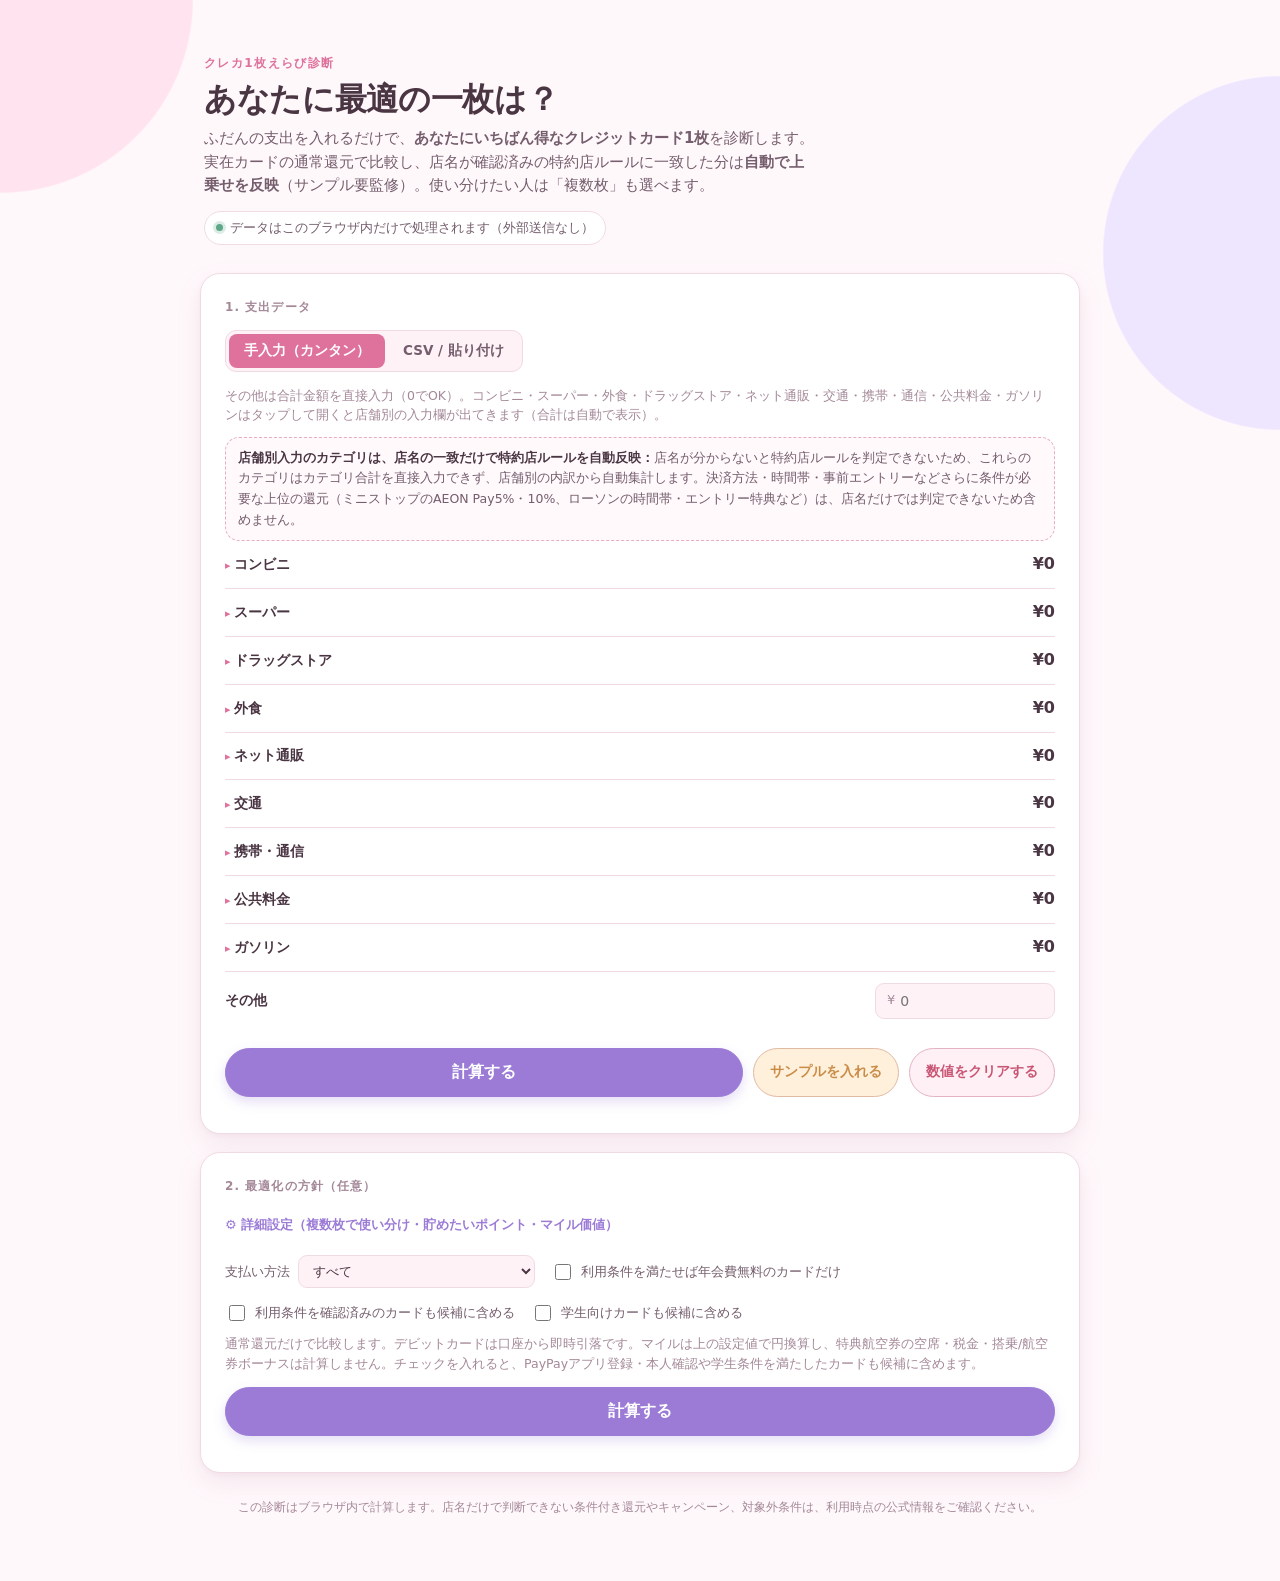
==== index.html @ 7da27962 "hold result ads pending URL registration" ====
<!DOCTYPE html>
<html lang="ja">
<head>
<meta charset="utf-8">
<meta name="viewport" content="width=device-width, initial-scale=1">
<meta name="color-scheme" content="light">
<title>あなたに最適の一枚は？ ｜ クレカ還元診断</title>
</head>
<body>
<style>
  :root {
    --ground:#fff8fb; --surface:#fff; --surface-2:#fff2f7; --ink:#4a3542; --muted:#745d6c; --faint:#a48898;
    --on-brand:#fff; --line:#f0dbe5; --brand:#df729c; --brand-strong:#c85b88; --brand-soft:#ffe3ee; --action:#9b7bd6; --action-strong:#805fbd; --action-soft:#f0e9ff; --danger:#c95575; --danger-soft:#fff0f5; --pos:#5ca889;
    --gold:#c98d48; --gold-soft:#fff0dc; --bar-track:#f8e8ee;
    --shadow:0 2px 4px rgba(157,85,117,.05),0 10px 26px rgba(157,85,117,.10);
    --radius:20px;
    --font:system-ui,-apple-system,"Segoe UI","Hiragino Sans","Yu Gothic UI","Noto Sans JP","Meiryo",sans-serif;
  }
  *{box-sizing:border-box;} body{margin:0;}
  .wrap{font-family:var(--font);background:radial-gradient(circle at 0 0,#ffe3ef 0 12rem,transparent 12.1rem),radial-gradient(circle at 100% 16%,#eee5ff 0 11rem,transparent 11.1rem),var(--ground);color:var(--ink);min-height:100vh;line-height:1.55;-webkit-font-smoothing:antialiased;padding:clamp(16px,4vw,48px) clamp(14px,4vw,32px) 64px;}
  .shell{max-width:880px;margin:0 auto;}
  .tnum{font-variant-numeric:tabular-nums;}

  header.top{margin:6px 4px 28px;}
  .eyebrow{font-size:12px;letter-spacing:.12em;text-transform:uppercase;color:var(--brand);font-weight:700;margin:0 0 8px;}
  h1{font-size:clamp(23px,4.4vw,32px);line-height:1.15;margin:0 0 10px;text-wrap:balance;letter-spacing:-.01em;}
  .lede{color:var(--muted);font-size:15px;max-width:64ch;margin:0;}
  .privacy{display:inline-flex;align-items:center;gap:7px;margin-top:14px;font-size:12.5px;color:var(--muted);background:var(--surface);border:1px solid var(--line);padding:6px 11px;border-radius:999px;}
  .privacy .dot{width:7px;height:7px;border-radius:50%;background:var(--pos);box-shadow:0 0 0 3px color-mix(in srgb,var(--pos) 22%,transparent);}

  .card{background:var(--surface);border:1px solid var(--line);border-radius:var(--radius);box-shadow:var(--shadow);padding:clamp(16px,3vw,24px);margin-bottom:18px;}
  .card h2{font-size:12px;letter-spacing:.09em;text-transform:uppercase;color:var(--faint);margin:0 0 14px;font-weight:700;}

  .controls{display:flex;flex-wrap:wrap;gap:10px;align-items:center;margin-bottom:12px;}
  button,.filebtn{font-family:inherit;font-size:14px;font-weight:600;cursor:pointer;border-radius:999px;padding:10px 16px;border:1px solid var(--line);background:var(--surface-2);color:var(--ink);transition:transform .08s ease,background .15s,border-color .15s;}
  button:hover,.filebtn:hover{border-color:color-mix(in srgb,var(--brand) 45%,var(--line));}
  button:active{transform:scale(.98);}
  button.primary{background:var(--brand);border-color:var(--brand);color:var(--on-brand);}
  button.primary:hover{background:var(--brand-strong);}
  .manual-actions{margin-top:18px;gap:10px;align-items:stretch;}
  .manual-actions button{min-height:48px;}
  .manual-actions .calculate-action{flex:1 1 190px;background:var(--action);border-color:var(--action);color:var(--on-brand);font-size:16px;font-weight:750;padding:13px 22px;box-shadow:0 5px 12px color-mix(in srgb,var(--action) 25%,transparent);}
  .manual-actions .calculate-action:hover{background:var(--action-strong);border-color:var(--action-strong);}
  .manual-actions .sample-action{background:var(--gold-soft);border-color:color-mix(in srgb,var(--gold) 42%,var(--line));color:var(--gold);}
  .manual-actions .clear-action{background:var(--danger-soft);border-color:color-mix(in srgb,var(--danger) 30%,var(--line));color:var(--danger);}
  .manual-actions .clear-action:hover{border-color:var(--danger);}
  button:focus-visible,textarea:focus-visible,.filebtn:focus-visible,.tab:focus-visible,select:focus-visible{outline:2px solid var(--brand);outline-offset:2px;}
  .filebtn input{display:none;}
  .hint{font-size:12.5px;color:var(--faint);margin:2px 0 0;}
  textarea{width:100%;min-height:104px;resize:vertical;font-family:ui-monospace,"SFMono-Regular",Menlo,Consolas,monospace;font-size:12.5px;line-height:1.6;color:var(--ink);background:var(--surface-2);border:1px solid var(--line);border-radius:10px;padding:12px 13px;margin-top:4px;}
  .csvmap{margin-top:10px;border:1px solid var(--line);border-radius:10px;padding:8px 11px;background:color-mix(in srgb,var(--surface-2) 58%,transparent);}
  .csvmap summary{cursor:pointer;font-size:12.5px;font-weight:650;color:var(--muted);}
  .csvmapgrid{display:grid;grid-template-columns:repeat(3,minmax(0,1fr));gap:9px;margin-top:10px;}
  .csvmap label{display:grid;gap:4px;font-size:11.5px;color:var(--faint);}
  .csvmap select{width:100%;min-width:0;}
  @media (max-width:560px){.csvmapgrid{grid-template-columns:1fr;}}

  .modewrap{display:flex;flex-wrap:wrap;gap:14px 16px;align-items:center;}
  .tabs{display:inline-flex;background:var(--surface-2);border:1px solid var(--line);border-radius:11px;padding:3px;gap:3px;}
  .tab{font-size:13.5px;font-weight:600;border:0;background:transparent;color:var(--muted);padding:8px 15px;border-radius:8px;cursor:pointer;}
  .tab[aria-selected="true"]{background:var(--brand);color:var(--on-brand);}
  .opt{display:flex;align-items:center;gap:8px;font-size:13px;color:var(--muted);}
  select{font-family:inherit;font-size:13px;padding:7px 10px;border-radius:9px;border:1px solid var(--line);background:var(--surface-2);color:var(--ink);}
  .chk{display:inline-flex;align-items:center;gap:7px;font-size:13px;color:var(--muted);cursor:pointer;}
  .chk input{width:16px;height:16px;accent-color:var(--brand);}
  #maxKwrap.hide{display:none;}
  .advanced{flex-basis:100%;margin:2px 0;}
  .advanced summary{cursor:pointer;font-size:13px;font-weight:650;color:var(--action);padding:4px 0;list-style:none;}
  .advanced summary::-webkit-details-marker{display:none;}
  .advanced summary::before{content:"⚙ ";}
  .advbody{display:flex;flex-wrap:wrap;gap:14px 16px;align-items:center;margin-top:10px;padding-left:6px;}

  .results{display:none;} .results.show{display:block;animation:rise .35s ease both;}
  @keyframes rise{from{opacity:0;transform:translateY(8px);}to{opacity:1;transform:none;}}
  @media (prefers-reduced-motion:reduce){.results.show,.wrap *{animation:none!important;}}

  .hero{background:linear-gradient(135deg,var(--brand-soft),color-mix(in srgb,var(--surface) 72%,var(--brand-soft)));border:1px solid color-mix(in srgb,var(--brand) 28%,var(--line));}
  .hero .lbl{font-size:12.5px;color:var(--muted);margin:0 0 4px;}
  .hero .headline{font-size:clamp(19px,3.2vw,23px);font-weight:750;margin:0 0 4px;letter-spacing:-.01em;}
  .cardlist{list-style:none;margin:6px 0 6px;padding:0;display:flex;flex-wrap:wrap;gap:7px;}
  .cardlist li{font-size:12.5px;font-weight:600;background:var(--surface);border:1px solid color-mix(in srgb,var(--brand) 25%,var(--line));color:var(--ink);padding:4px 10px;border-radius:999px;display:inline-flex;align-items:center;gap:6px;}
  .cardlist li .rw{font-weight:600;font-size:11px;color:var(--brand);background:var(--brand-soft);padding:1px 7px;border-radius:999px;}
  .cardlist li .fee{color:var(--faint);font-weight:500;}
  .rewardnote{font-size:12px;color:var(--muted);margin:0 0 14px;}
  .heroGrid{display:grid;grid-template-columns:repeat(auto-fit,minmax(140px,1fr));gap:14px;margin-top:6px;}
  .stat .k{font-size:12px;color:var(--muted);margin:0 0 4px;} .stat .v{font-size:clamp(22px,3.6vw,29px);font-weight:750;letter-spacing:-.02em;margin:0;line-height:1.05;} .stat .v.pos{color:var(--pos);} .stat .sub{font-size:12px;color:var(--faint);margin:3px 0 0;}

  .donutRow{display:grid;grid-template-columns:170px 1fr;gap:22px;align-items:center;}
  @media (max-width:560px){.donutRow{grid-template-columns:1fr;justify-items:center;}}
  .donut{position:relative;width:170px;height:170px;}
  .donut svg{transform:rotate(-90deg);}
  .donut .ctr{position:absolute;inset:0;display:flex;flex-direction:column;align-items:center;justify-content:center;text-align:center;}
  .donut .ctr .ct-k{font-size:10.5px;color:var(--faint);letter-spacing:.04em;}
  .donut .ctr .ct-v{font-size:19px;font-weight:750;letter-spacing:-.01em;}
  .legend{display:flex;flex-direction:column;gap:7px;width:100%;font-size:13px;}
  .legend .lg{display:grid;grid-template-columns:12px 1fr auto auto;gap:9px;align-items:center;}
  .legend .sw{width:12px;height:12px;border-radius:3px;}
  .legend .lg .pc{color:var(--muted);min-width:38px;text-align:right;}
  .legend .lg .amt{font-weight:600;min-width:66px;text-align:right;}

  table.brk{width:100%;border-collapse:collapse;font-size:13px;}
  table.brk th,table.brk td{text-align:left;padding:8px 8px;border-top:1px solid var(--line);}
  table.brk th{font-size:11px;text-transform:uppercase;letter-spacing:.05em;color:var(--faint);font-weight:700;}
  table.brk td.num,table.brk th.num{text-align:right;}
  table.brk tr td:first-child{font-weight:600;}
  .gain{color:var(--pos);font-weight:700;} .gain.neg{color:var(--gold);}
  .assign{font-size:12px;color:var(--brand);font-weight:600;} .assign small{display:block;color:var(--faint);font-weight:500;font-size:10.5px;}
  .assign.mix{color:var(--gold);}
  .assign a,.assign small a{color:inherit;text-decoration:underline;text-decoration-color:color-mix(in srgb,currentColor 45%,transparent);}
  .assign a:hover,.assign small a:hover{text-decoration-color:currentColor;}

  .storetag{font-size:11px;font-weight:700;color:var(--brand);background:var(--brand-soft);padding:2px 8px;border-radius:999px;}
  .cardnote{font-size:12px;color:var(--faint);margin:12px 0 0;}

  .barrow{display:grid;grid-template-columns:minmax(150px,1.3fr) 1fr auto;gap:12px;align-items:center;padding:9px 0;border-top:1px solid var(--line);}
  .barrow:first-of-type{border-top:0;}
  .barrow .nm{font-size:13.5px;font-weight:600;} .barrow .nm small{display:block;font-weight:500;color:var(--faint);font-size:11.5px;}
  .barrow .nm>a{color:inherit;text-decoration:underline;text-decoration-color:color-mix(in srgb,currentColor 40%,transparent);}
  .barrow .nm>a:hover{text-decoration-color:currentColor;}
  .barrow .nm .rw{font-size:10.5px;color:var(--brand);font-weight:600;}
  .track{height:12px;background:var(--bar-track);border-radius:6px;overflow:hidden;} .fill{height:100%;border-radius:6px;background:var(--brand);}
  .barrow.best .fill{background:var(--gold);}
  .barrow .amt{font-size:13.5px;font-weight:700;text-align:right;min-width:84px;}
  .pill{display:inline-block;font-size:10.5px;font-weight:700;letter-spacing:.04em;padding:2px 7px;border-radius:999px;background:var(--gold-soft);color:var(--gold);margin-left:6px;vertical-align:middle;}

  details.ruleset{margin-top:4px;} details.ruleset summary{cursor:pointer;font-size:13px;font-weight:600;color:var(--muted);padding:4px 0;} details.ruleset summary:hover{color:var(--ink);}
  .rs-note{font-size:12px;color:var(--faint);margin:8px 0 12px;} .rsgrid{overflow-x:auto;}
  .rstable{border-collapse:collapse;font-size:12px;min-width:760px;width:100%;} .rstable th,.rstable td{border:1px solid var(--line);padding:5px 7px;text-align:center;}
  .rstable th:first-child,.rstable td:first-child,.rstable td.rwcol,.rstable td.mch{text-align:left;white-space:nowrap;} .rstable thead th{background:var(--surface-2);color:var(--muted);font-weight:600;}
  .rstable td.hl{font-weight:700;color:var(--brand);} .rstable td.rwcol{color:var(--brand);font-weight:600;} .rstable td.mch{color:var(--muted);font-size:11px;}

  .hide{display:none!important;}
  .mgrid{display:grid;grid-template-columns:repeat(auto-fit,minmax(150px,1fr));gap:10px 14px;}
  .mfield{display:flex;flex-direction:column;gap:4px;}
  .mfield label{font-size:12px;color:var(--muted);font-weight:600;}
  .mfield .inp{display:flex;align-items:center;gap:5px;border:1px solid var(--line);border-radius:9px;background:var(--surface-2);padding:0 11px;}
  .mfield .inp:focus-within{border-color:var(--brand);}
  .mfield .yen{color:var(--faint);font-size:13px;}
  .mfield input{border:0;background:transparent;color:var(--ink);font-family:inherit;font-size:14px;padding:9px 0;width:100%;outline:none;-moz-appearance:textfield;font-variant-numeric:tabular-nums;}
  .mfield input::-webkit-outer-spin-button,.mfield input::-webkit-inner-spin-button{-webkit-appearance:none;margin:0;}
  #manualGrid{display:flex;flex-direction:column;gap:0;}
  .mcat{padding:11px 0;border-top:1px solid var(--line);}
  .mcat:first-child{border-top:0;}
  .mcathead{display:grid;grid-template-columns:1fr minmax(120px,180px);gap:12px;align-items:center;}
  .mcathead .clbl{font-size:13.5px;font-weight:600;}
  .mcathead .inp{display:flex;align-items:center;gap:5px;border:1px solid var(--line);border-radius:9px;background:var(--surface-2);padding:0 11px;}
  .mcathead .inp:focus-within{border-color:var(--brand);}
  .mcathead .inp .yen{color:var(--faint);font-size:13px;}
  .mcathead .inp input{border:0;background:transparent;color:var(--ink);font-family:inherit;font-size:14px;padding:9px 0;width:100%;outline:none;-moz-appearance:textfield;font-variant-numeric:tabular-nums;}
  .mcathead .inp input::-webkit-outer-spin-button,.mcathead .inp input::-webkit-inner-spin-button{-webkit-appearance:none;margin:0;}
  .mcat-toggle summary{cursor:pointer;list-style:none;}
  .mcat-toggle summary::-webkit-details-marker{display:none;}
  .mcat-toggle summary .clbl::before{content:"▸ ";color:var(--brand);font-size:11px;}
  .mcat-toggle[open] summary .clbl::before{content:"▾ ";}
  .mcat-total{font-weight:700;color:var(--ink);text-align:right;}
  .msubgrid{display:grid;grid-template-columns:repeat(auto-fit,minmax(130px,1fr));gap:8px 12px;margin-top:9px;padding-left:6px;}
  .disclaimer{font-size:12px;color:var(--muted);line-height:1.7;} .disclaimer strong{color:var(--ink);} .disclaimer ul{margin:8px 0 0;padding-left:18px;} .disclaimer li{margin-bottom:5px;}
  .method-note{display:flex;gap:10px;align-items:flex-start;background:var(--gold-soft);color:var(--gold);border:1px solid color-mix(in srgb,var(--gold) 30%,var(--line));border-radius:14px;padding:12px 14px;font-size:12.5px;margin-bottom:18px;line-height:1.6;}
  .method-note .method-mark{display:grid;place-items:center;flex:0 0 22px;width:22px;height:22px;border-radius:50%;background:#fff;color:var(--gold);font-weight:800;font-size:13px;}
  .method-note strong{color:var(--ink);}
  .source-details{margin-top:15px;border-top:1px solid var(--line);padding-top:12px;}
  .source-details summary{cursor:pointer;color:var(--action);font-weight:650;list-style:none;}
  .source-details summary::-webkit-details-marker{display:none;}
  .source-details summary::before{content:"＋ ";}
  .source-details[open] summary::before{content:"− ";}
  .normal-rule{background:#fff9fc;border:1px dashed color-mix(in srgb,var(--brand) 45%,var(--line));border-radius:14px;color:var(--muted);font-size:12.5px;line-height:1.65;margin:12px 0 0;padding:10px 12px;}
  .normal-rule strong{color:var(--ink);}
  .source-links{font-size:12px;line-height:1.8;padding-left:18px;margin:8px 0 0;}
  .source-links a{color:var(--brand);}
  footer.foot{text-align:center;font-size:11.5px;color:var(--faint);margin-top:26px;}
  .modal{position:fixed;inset:0;background:rgba(74,53,66,.5);display:flex;align-items:center;justify-content:center;z-index:100;padding:20px;}
  .modal.hide{display:none;}
  .modalbox{background:var(--surface);border-radius:20px;padding:26px 22px 22px;max-width:360px;width:100%;text-align:center;box-shadow:0 24px 60px rgba(0,0,0,.32);position:relative;animation:rise .3s ease both;}
  .modalclose{position:absolute;top:8px;right:12px;background:transparent;border:0;font-size:24px;line-height:1;color:var(--faint);cursor:pointer;padding:4px 8px;}
  .modaltag{font-size:12px;color:var(--brand);font-weight:700;letter-spacing:.05em;margin:0 0 12px;}
  .cardface{height:132px;border-radius:14px;background:linear-gradient(135deg,var(--brand),var(--action));color:#fff;display:flex;flex-direction:column;justify-content:space-between;align-items:flex-start;padding:14px 16px;margin:0 auto 14px;box-shadow:0 8px 20px rgba(0,0,0,.2);text-align:left;}
  .cardface .cf-chip{width:34px;height:24px;border-radius:5px;background:rgba(255,255,255,.75);}
  .cardface .cf-name{font-size:14.5px;font-weight:750;line-height:1.3;}
  .modalname{font-size:19px;font-weight:750;margin:0 0 4px;}
  .modalsub{font-size:13.5px;color:var(--muted);margin:0 0 16px;}
  .modalapply{display:block;background:var(--action);color:#fff;text-decoration:none;font-weight:750;padding:14px;border-radius:12px;font-size:15px;box-shadow:0 6px 14px color-mix(in srgb,var(--action) 28%,transparent);}
  .affiliate-offer{margin:18px 0 0;padding:14px;background:var(--surface-2);border:1px solid var(--line);border-radius:14px;text-align:center;}
  .affiliate-offer.hide{display:none;}
  .affiliate-offer .affiliate-label{margin:0 0 9px;color:var(--faint);font-size:11px;font-weight:750;letter-spacing:.06em;}
  .affiliate-offer img{max-width:100%;height:auto;}
  .modalapply:hover{background:var(--action-strong);}
  .modalcsv{display:block;width:100%;margin-top:10px;background:var(--surface-2);border:1px solid var(--line);color:var(--muted);font-weight:650;padding:11px;border-radius:12px;cursor:pointer;font-size:13.5px;}
  .modalcsv:hover{border-color:color-mix(in srgb,var(--action) 40%,var(--line));}
  .modalnote{font-size:10.5px;color:var(--faint);margin:12px 0 0;line-height:1.55;}
</style>

<div class="wrap"><div class="shell">

  <header class="top">
    <p class="eyebrow">クレカ1枚えらび診断</p>
    <h1>あなたに最適の一枚は？</h1>
    <p class="lede">ふだんの支出を入れるだけで、<strong>あなたにいちばん得なクレジットカード1枚</strong>を診断します。実在カードの通常還元で比較し、店名が確認済みの特約店ルールに一致した分は<strong>自動で上乗せを反映</strong>（サンプル要監修）。使い分けたい人は「複数枚」も選べます。</p>
    <span class="privacy"><span class="dot"></span>データはこのブラウザ内だけで処理されます（外部送信なし）</span>
  </header>

  <section class="card">
    <h2>1. 支出データ</h2>
    <div class="tabs" role="tablist" aria-label="入力方法" style="margin-bottom:14px">
      <button class="tab" id="inTabManual" role="tab" aria-selected="true">手入力（カンタン）</button>
      <button class="tab" id="inTabCsv" role="tab" aria-selected="false">CSV / 貼り付け</button>
    </div>
    <div id="csvPanel" class="hide">
      <div class="controls">
        <button class="primary" id="sampleBtn">サンプルで試す</button>
        <label class="filebtn">CSVを選ぶ<input type="file" id="fileInput" accept=".csv,text/csv"></label>
        <button id="calcBtn">計算する</button>
        <button id="clearBtn">クリア</button>
      </div>
      <textarea id="csvInput" placeholder="内容,金額&#10;セブンイレブン,620&#10;Amazon.co.jp,8900&#10;JR東日本,8200"></textarea>
      <p class="hint">「内容/利用先/店名」と「金額/利用金額」を含むCSVに対応（UTF-8・Shift-JIS）。店名から確認済みの特約店ルールに一致した分は自動で上乗せを反映します。決済方法・時間帯・事前エントリーなどさらに条件が必要な上位の還元は、店名だけでは判定できないため含めません。</p>
      <details class="csvmap">
        <summary>列を指定する（自動認識できないCSV向け）</summary>
        <div class="csvmapgrid">
          <label>店名・内容の列<select id="csvNameColumn"><option value="">自動認識</option></select></label>
          <label>金額の列<select id="csvAmountColumn"><option value="">自動認識</option></select></label>
          <label>カテゴリの列（任意）<select id="csvCategoryColumn"><option value="">自動認識</option></select></label>
        </div>
      </details>
    </div>
    <div id="manualPanel">
      <p class="hint" style="margin:0 0 12px">その他は合計金額を直接入力（0でOK）。コンビニ・スーパー・外食・ドラッグストア・ネット通販・交通・携帯・通信・公共料金・ガソリンはタップして開くと店舗別の入力欄が出てきます（合計は自動で表示）。</p>
      <p class="normal-rule"><strong>店舗別入力のカテゴリは、店名の一致だけで特約店ルールを自動反映：</strong>店名が分からないと特約店ルールを判定できないため、これらのカテゴリはカテゴリ合計を直接入力できず、店舗別の内訳から自動集計します。決済方法・時間帯・事前エントリーなどさらに条件が必要な上位の還元（ミニストップのAEON Pay5%・10%、ローソンの時間帯・エントリー特典など）は、店名だけでは判定できないため含めません。</p>
      <div class="mgrid" id="manualGrid"></div>
      <div class="controls manual-actions">
        <button class="calculate-action" id="manualCalc">計算する</button>
        <button class="sample-action" id="manualSample">サンプルを入れる</button>
        <button class="clear-action" id="manualClear">数値をクリアする</button>
      </div>
    </div>
  </section>

  <section class="card">
    <h2>2. 最適化の方針（任意）</h2>
    <div class="modewrap">
      <details class="advanced"><summary>詳細設定（複数枚で使い分け・貯めたいポイント・マイル価値）</summary><div class="advbody">
      <div class="tabs" role="tablist" aria-label="最適化モード">
        <button class="tab" id="tabSingle" role="tab" aria-selected="true">1枚に絞る</button>
        <button class="tab" id="tabMulti" role="tab" aria-selected="false">複数枚で使い分け</button>
      </div>
      <span class="opt" id="maxKwrap">保有上限
        <select id="maxK"><option value="2">2枚</option><option value="3" selected>3枚</option><option value="99">制限なし</option></select>
      </span>
      <span class="opt">貯めたいポイント・マイル
        <select id="prefReward"><option value="">こだわらない（金額最大）</option></select>
      </span>
      <span class="opt">1マイルの価値
        <select id="mileValue" aria-label="マイルの円換算価値"><option value="1">¥1.0</option><option value="1.5" selected>¥1.5</option><option value="2">¥2.0</option><option value="3">¥3.0</option></select>
      </span>
      <span class="opt">参考：レギュラー1Lの価格
        <select id="fuelPrice" aria-label="ガソリン円/L引きの概算に使う参考価格"><option value="150">¥150</option><option value="160">¥160</option><option value="169" selected>¥169（全国平均）</option><option value="180">¥180</option><option value="190">¥190</option></select>
      </span>
      </div></details>
      <span class="opt">支払い方法
        <select id="paymentType"><option value="all">すべて</option><option value="credit">クレジットカードのみ</option><option value="debit">デビットカードのみ（即時引落）</option></select>
      </span>
      <label class="chk"><input type="checkbox" id="freeChk">利用条件を満たせば年会費無料のカードだけ</label>
      <label class="chk"><input type="checkbox" id="condChk">利用条件を確認済みのカードも候補に含める</label>
      <label class="chk"><input type="checkbox" id="studentChk">学生向けカードも候補に含める</label>
    </div>
    <p class="hint" style="margin-top:10px">通常還元だけで比較します。デビットカードは口座から即時引落です。マイルは上の設定値で円換算し、特典航空券の空席・税金・搭乗/航空券ボーナスは計算しません。チェックを入れると、PayPayアプリ登録・本人確認や学生条件を満たしたカードも候補に含めます。</p>
    <div class="controls manual-actions" style="margin-top:14px"><button class="calculate-action" id="calcBtn2">計算する</button></div>
  </section>

  <div class="results" id="results">

    <div class="method-note" role="note"><span class="method-mark" aria-hidden="true">i</span><div><strong>比較は、確認できる通常還元と年会費をもとにした目安です。</strong><br>店名だけで判定できないキャンペーン・決済方法・時間帯などの条件付き還元は、計算に含めていません。申込み前には必ず公式情報をご確認ください。</div></div>

    <section class="card hero">
      <p class="lbl" id="heroLbl">最適な選択</p>
      <p class="headline" id="heroHeadline">—</p>
      <ul class="cardlist" id="heroCards"></ul>
      <p class="rewardnote" id="rewardNote"></p>
      <div class="heroGrid">
        <div class="stat"><p class="k">1%カード比の年間上乗せ</p><p class="v pos tnum" id="statGain">+¥0</p><p class="sub">これがこのツールの価値</p></div>
        <div class="stat"><p class="k">年間の実質還元（円換算・年会費差引後）</p><p class="v tnum" id="statAnnual">¥0</p><p class="sub" id="statMonthly">月 ¥0</p></div>
        <div class="stat"><p class="k">年間獲得マイル（マイル候補を選んだ場合）</p><p class="v tnum" id="statMiles">—</p><p class="sub" id="statMilesSub">ポイント候補は円換算で比較</p></div>
        <div class="stat"><p class="k">対象支出（月）</p><p class="v tnum" id="statSpend">¥0</p><p class="sub" id="statTxn">0件</p></div>
      </div>
    </section>

    <section class="card" id="storeCard">
      <h2>3. 店舗別の最適カード（確認済みの個別ルール）</h2>
      <table class="brk">
        <thead><tr><th>お店</th><th class="num">月の支出</th><th>最適カード</th><th class="num">還元</th></tr></thead>
        <tbody id="storeBody"></tbody>
      </table>
      <p class="cardnote" id="storeNote"></p>
    </section>

    <section class="card">
      <h2>4. 支出の内訳と、分野ごとの上乗せ額</h2>
      <div class="donutRow">
        <div class="donut"><svg viewBox="0 0 120 120" width="170" height="170" id="donutSvg" role="img" aria-label="カテゴリ別支出の割合"></svg><div class="ctr"><span class="ct-k">月の支出</span><span class="ct-v tnum" id="donutCtr">¥0</span></div></div>
        <div class="legend" id="legend"></div>
      </div>
      <table class="brk" style="margin-top:18px">
        <thead><tr><th>カテゴリ</th><th class="num">月の支出</th><th>担当カード（この方針）</th><th class="num">年間の上乗せ<br>（1%比）</th></tr></thead>
        <tbody id="catBody"></tbody>
      </table>
    </section>

    <section class="card">
      <h2>5. カード別 年間実質還元（円換算・年会費差引後）</h2>
      <div id="cardBars"></div>
    </section>

    <section class="card">
      <h2>6. 比較に使った実カードの通常還元</h2>
      <details class="ruleset"><summary>還元率・条件・公式根拠を表示</summary>
        <p class="rs-note">通常還元と、店名の一致だけで確実に届く特約店の還元（最低ライン）を比較に使います。時間帯・事前エントリー・決済方法などさらに条件が必要な上位の還元、支払方法、期間限定施策、利用上限は、各カードの公式条件を確認してから別途判断してください。</p>
        <div class="rsgrid" id="rsGrid"></div>
      </details>
    </section>

    <section class="card">
      <h2>この試作について</h2>
      <div class="disclaimer">
        <ul>
          <li><strong>実カードのみを候補化。</strong> 年会費・通常還元を公式情報で確認した一般カードを比較します。架空の高還元・マイル換算カードは候補に含めません。</li>
          <li><strong>円換算の前提をカードごとに明記。</strong> ポイントは各カード欄の円換算前提で比較し、交換先で価値が変わるマイル換算は行いません。</li>
          <li><strong>年会費無料フィルタあり。</strong> 初心者は年会費無料に絞れる。</li>
          <li><strong>期間限定キャンペーンは対象外。</strong> 楽天市場の5と0の日・お買い物マラソン、各カードの入会/継続キャンペーンなどは、エントリー・対象外・上限・開催期間をこの診断だけで判定できないため計算に含めません。下記の公式情報と利用時点の規約を確認してください。</li>
          <li><strong>ガソリンの円/L引きは参考価格による概算。</strong> 出光/シェルSSの2円/L引き（apollostation card）は、詳細設定の「参考：レギュラー1Lの価格」（初期値¥169・全国平均）で割った概算%として表示します。実際の給油時単価によって実際の割引率は変わります。コスモ石油の「会員価格」は具体的な円/L額が公表されていないため計算していません。</li>
        </ul>
        <details class="source-details"><summary>参照した公式情報・確認日を表示</summary>
        <p>通常還元・年会費などは<strong>2026年7月23日〜24日</strong>に確認しました。条件は変更されるため、申込み前に各社の公式ページをご確認ください。</p>
        <ul class="source-links">
          <li><a href="https://www.jcb.co.jp/promotion/ordercard/free_ws/index.html" target="_blank" rel="noopener noreferrer">JCB カード W</a>・<a href="https://recruit-card.jp/basic-card/" target="_blank" rel="noopener noreferrer">リクルートカード</a>・<a href="https://www.rakuten-card.co.jp/point/" target="_blank" rel="noopener noreferrer">楽天カード</a>・<a href="https://dcard.docomo.ne.jp/st/dpoint_points/shopping/index.html" target="_blank" rel="noopener noreferrer">dカード</a></li>
          <li><a href="https://www.orico.co.jp/creditcard/list/thepoint/" target="_blank" rel="noopener noreferrer">Orico Card THE POINT</a>・<a href="https://qa.kddi-fs.com/faq/show/357?category_id=56&amp;site_domain=1" target="_blank" rel="noopener noreferrer">au PAY カード</a>・<a href="https://www.smbc-card.com/nyukai/card/numberless.jsp" target="_blank" rel="noopener noreferrer">三井住友カード（NL）</a>・<a href="https://www.eposcard.co.jp/smp/aflt/index2.html" target="_blank" rel="noopener noreferrer">エポスカード</a></li>
          <li><a href="https://www.saisoncard.co.jp/creditcard/lineup/082/?cd=14V1&amp;mi=9090001&amp;sd=001" target="_blank" rel="noopener noreferrer">セゾンカードデジタル</a>・<a href="https://www.smbc-card.com/nyukai/affiliate/amazon/index.jsp" target="_blank" rel="noopener noreferrer">Amazon Mastercard</a></li>
          <li><a href="https://www.saisoncard.co.jp/creditcard/lineup/048/" target="_blank" rel="noopener noreferrer">MUJI Card（Visa）</a>・<a href="https://www.muji.com/jp/mujicard/index.html" target="_blank" rel="noopener noreferrer">MUJI Card会員特典</a></li>
          <li><a href="https://www.rakuten-bank.co.jp/card/debit/campaign/jcbdebit-ichiba-ad.html" target="_blank" rel="noopener noreferrer">楽天銀行デビットカード（JCB）</a>・<a href="https://www.netbk.co.jp/contents/lineup/debitcard/mastercard/" target="_blank" rel="noopener noreferrer">住信SBIネット銀行デビットカード（Mastercard）</a>・<a href="https://sonybank.jp/products/sbw/" target="_blank" rel="noopener noreferrer">Sony Bank WALLET</a>・<a href="https://gmo-aozora.com/priv/service/cashback.html" target="_blank" rel="noopener noreferrer">GMOあおぞらネット銀行 Visaデビット</a></li>
          <li><a href="https://jalcard.jal.co.jp/cgi-bin/cardlist/spaf.cgi?f=sp_jmb" target="_blank" rel="noopener noreferrer">JALカード 普通カード</a>・<a href="https://jalcard.jal.co.jp/cgi-bin/cardlist/af.cgi?f=jalcardnavi" target="_blank" rel="noopener noreferrer">JALカード navi</a>・<a href="https://www.ana.co.jp/ja/jp/amc/anacard/ichiran/" target="_blank" rel="noopener noreferrer">ANA JCB一般カード</a>・<a href="https://www.solaseedair.jp/solaseedaircard/" target="_blank" rel="noopener noreferrer">Solaseed Airカード</a></li>
          <li><a href="https://www.jal.co.jp/jp/ja/jalcard/function/shoppingmile.html" target="_blank" rel="noopener noreferrer">JALカード特約店（航空券購入でマイル2倍）</a>・<a href="https://www.ana.co.jp/ja/jp/shoppingandlife/flight/tameru_ana/" target="_blank" rel="noopener noreferrer">ANAカードマイルプラス（航空券購入で追加マイル）</a></li>
          <li><a href="https://www.smbc-card.com/olive_flexible_pay/card/index.jsp" target="_blank" rel="noopener noreferrer">Oliveフレキシブルペイ</a>・<a href="https://www.cr.mufg.jp/apply/card/mucard/index.html" target="_blank" rel="noopener noreferrer">三菱UFJカード</a>・<a href="https://www.aeon.co.jp/card/lineup/aeoncardwaon/" target="_blank" rel="noopener noreferrer">イオンカード（WAON一体型）</a></li>
          <li><a href="https://www.aeon.co.jp/point/save/anytime/" target="_blank" rel="noopener noreferrer">イオングループ基本2倍</a>・<a href="https://www.ministop.co.jp/campaign/2504aeonpay-cp.html" target="_blank" rel="noopener noreferrer">ミニストップ AEON Pay（金・土・日）</a></li>
          <li><a href="https://www.paypay-card.co.jp/service/benefit/point/" target="_blank" rel="noopener noreferrer">PayPayカード</a>・<a href="https://www.rakuten-card.co.jp/card/rakuten-card-academy/" target="_blank" rel="noopener noreferrer">楽天カード アカデミー</a></li>
        </ul>
        </details>
      </div>
    </section>

  </div>
  <div id="resultModal" class="modal hide" role="dialog" aria-modal="true">
    <div class="modalbox">
      <button class="modalclose" id="modalClose" aria-label="閉じる">×</button>
      <p class="modaltag">💳 あなたに最適の一枚</p>
      <div class="cardface" id="modalCardFace"></div>
      <p class="modalname" id="modalCardName">—</p>
      <p class="modalsub" id="modalCardSub"></p>
      <a class="modalapply" id="modalApply" href="#" target="_blank" rel="noopener noreferrer">公式サイトで申し込む</a>
      <section class="affiliate-offer hide" id="affiliateOffer" aria-label="広告・PR"></section>
      <button class="modalcsv" id="modalCsv" type="button">📄 診断結果をCSVで保存</button>
      <p class="modalnote">※還元はサンプル/要監修の概算です。券面は公式画像ではない仮デザインです。広告・PRは提携済みの案件だけを表示します。お申し込み前に各カード公式ページで最新の年会費・還元・条件をご確認ください。</p>
    </div>
  </div>
  <footer class="foot">この診断はブラウザ内で計算します。店名だけで判断できない条件付き還元やキャンペーン、対象外条件は、利用時点の公式情報をご確認ください。</footer>

</div></div>

<script>
(function(){
  "use strict";
  var CATS=["コンビニ","スーパー","ドラッグストア","外食","ネット通販","交通","携帯・通信","公共料金","ガソリン","その他"];
  var KW=[
    ["コンビニ",["セブン","ローソン","ファミマ","ファミリーマート","ミニストップ","デイリー","セイコーマート","セイコー","コンビニ"]],
    ["スーパー",["イオン","まいばす","西友","ライフ","マルエツ","業務スーパー","サミット","ヨーカドー","スーパー","マックスバリュ","肉のハナマサ","ハナマサ","オーケー","ダイエー"]],
    ["ドラッグストア",["マツキヨ","マツモトキヨシ","ウエルシア","サンドラッグ","ツルハ","ココカラ","ドラッグ","スギ薬局"]],
    ["外食",["スタバ","スターバックス","マクドナルド","マック","ドトール","居酒屋","レストラン","食堂","カフェ","すき家","吉野家","ラーメン","サイゼ","ガスト","松屋","モス","ケンタッキー","kfc","タリーズ","スシロー","くら寿司","はま寿司","バーミヤン","ジョナサン","丸亀","幸楽苑","ミスド","ミスタードーナツ","マック","飲食店","交際費"]],
    ["ネット通販",["amazon","アマゾン","楽天市場","楽天","ヨドバシ.com","ヨドバシ","ビックカメラ","biccamera","メルカリ","zozo","ネット通販","qoo10","yahoo!ショッピング","yahoo","ヤフー","ヤフオク","ラクマ","aliexpress","アリエク","shein","シーイン","ユニクロ","uniqlo","ジーユー"]],
    ["交通",["jr","メトロ","私鉄","suica","pasmo","icoca","タクシー","バス","航空","ana","jal","新幹線","交通","電車","タッチ決済乗車","東急","小田急","京王","京急","西武","東武","相鉄","南海","名鉄","近鉄","阪急","阪神","つくば"]],
    ["携帯・通信",["ドコモ","docomo","au","ソフトバンク","softbank","楽天モバイル","povo","ahamo","uq","携帯","通信","光回線","nuro"]],
    ["公共料金",["電力","電気","ガス","水道","公共","でんき"]],
    ["ガソリン",["eneos","エネオス","出光","コスモ","昭和シェル","ガソリン","apollostation"]]
  ];
  function categorize(name){
    var n=(name||"").toString().toLowerCase();
    for(var i=0;i<KW.length;i++){var keys=KW[i][1];for(var j=0;j<keys.length;j++){var k=keys[j];if(k&&n.indexOf(k.toLowerCase())!==-1)return KW[i][0];}}
    return "その他";
  }

  // 提携承認済みかつ、広告枠での掲載が許可された案件だけを追加する。
  // 券面画像の台帳とは分離し、診断UIの券面には使わない。
  // Epos offer data is intentionally not enabled until this result page URL is
  // registered in A8's advertising-URL manager. Add approved offers here only
  // after both the partnership and its specific placement URL are confirmed.
  var AFFILIATE_OFFERS={};

  function renderAffiliateOffer(card){
    var slot=document.getElementById("affiliateOffer"),offer=card&&AFFILIATE_OFFERS[card.id];
    if(!offer){slot.classList.add("hide");slot.innerHTML="";delete slot.dataset.offerId;return;}
    slot.classList.remove("hide");
    if(slot.dataset.offerId===offer.id)return;
    slot.dataset.offerId=offer.id;
    slot.innerHTML='<p class="affiliate-label">広告・PR</p><div id="div_admane_async_1734_658_2971"></div><img border="0" width="1" height="1" src="https://www13.a8.net/0.gif?a8mat='+esc(offer.a8mat)+'" alt="">';
    var mount=function(){
      if(typeof window.brandsafe_js_async!=="function")return;
      window.brandsafe_js_async("//ad-verification.a8.net/ad","_site="+offer.site+"&_article="+offer.article+"&_link="+offer.link+"&_image="+offer.image+"&_ns=1&sad="+offer.programId,"260726143693",offer.a8mat);
    };
    if(typeof window.brandsafe_js_async==="function"){mount();return;}
    var script=document.createElement("script");
    script.src="https://ad-verification.a8.net/ad/js/brandsafe.js";
    script.async=true;
    script.onload=mount;
    document.head.appendChild(script);
  }

  var REWARDS={
    "J-POINT":{yen:1.0,note:"1pt=1円相当として比較"},
    "リクルートポイント":{yen:1.0,note:"1pt=1円相当として比較"},
    "オリコポイント":{yen:1.0,note:"1pt=1円相当として比較"},
    "Pontaポイント":{yen:1.0,note:"1pt=1円相当として比較"},
    "エポスポイント":{yen:1.0,note:"1pt=1円相当として比較"},
    "永久不滅ポイント":{yen:5.0,note:"1pt=最大5円相当として比較"},
    "Amazonポイント":{yen:1.0,note:"1pt=1円相当として比較"},
    "nanacoポイント":{yen:1.0,note:"1pt=1円相当として比較"},
    "現金キャッシュバック":{yen:1.0,note:"年1回まとめて口座へ現金還元"},
    "現金値引き":{yen:1.0,note:"請求時に自動で約1%値引き"},
    "LIFEサンクスポイント":{yen:1.0,note:"1pt=1円相当として比較（交換先で変動）"},
    "JALマイル":{mile:true,note:"設定した1マイル価値で円換算"},
    "ANAマイル":{mile:true,note:"設定した1マイル価値で円換算"},
    "ソラシドマイル":{mile:true,note:"設定した1マイル価値で円換算"},
    "Vポイント":{yen:1.0,note:"1pt=1円相当として比較"},
    "楽天ポイント":{yen:1.0,note:"1pt=1円相当として比較"},
    "dポイント":{yen:1.0,note:"1pt=1円相当として比較"},
    "グローバルポイント":{yen:5.0,note:"1pt=5円相当の利用方法で比較"},
    "WAON POINT":{yen:1.0,note:"1pt=1円相当として比較"},
    "JRE POINT":{yen:1.0,note:"1pt=1円相当（Suicaに等価チャージ）"},
    "TOKYU POINT":{yen:1.0,note:"1pt=1円相当（東急）"},
    "小田急ポイント":{yen:1.0,note:"1pt=1円相当（小田急）"},
    "ビックポイント":{yen:1.0,note:"1pt=1円相当（ビックカメラ）"},
    "プラスポイント":{yen:1.0,note:"1pt=1円相当（出光apollostation）"},
    "ダイナースリワード":{yen:1.0,note:"1pt=1円相当（交換先で変動）"},
    "UCポイント":{yen:1.0,note:"1pt=1円相当（ギフト交換で最大1.2円）"},
    "メンバーシップリワード":{yen:1.0,note:"1pt=1円相当（交換先で変動）"},
    "Marriottポイント":{yen:1.0,note:"1pt=1円相当（ホテル特典で価値変動）"},
    "ユナイテッドマイル":{mile:true,note:"設定した1マイル価値で円換算"},
    "デルタマイル":{mile:true,note:"設定した1マイル価値で円換算"},
    "ゴールドポイント":{yen:1.0,note:"1pt=1円相当（ヨドバシ等）"},
    "メルカリポイント":{yen:1.0,note:"1pt=1円相当（メルカリ）"},
    "PayPayポイント":{yen:1.0,note:"1pt=1円相当として比較"},
    "スマプロポイント":{yen:1.0,note:"1pt=1円相当として比較"},
    "現金キャッシュバック":{yen:1.0,note:"1円=1円として比較"}
  };
  function mileYen(){var el=document.getElementById("mileValue"),v=el?parseFloat(el.value):1.5;return isFinite(v)&&v>0?v:1.5;}  function rewardYen(card){var r=REWARDS[card.reward];return r?(r.mile?mileYen():r.yen):1.0;}
  // 円/L引きを概算の%に変換するための参考燃料価格（利用者が調整可・全国平均169円が初期値）。
  function fuelPriceYen(){var el=document.getElementById("fuelPrice"),v=el?parseFloat(el.value):169;return isFinite(v)&&v>0?v:169;}
  function rewardNote(reward){var r=REWARDS[reward];return r&&r.mile?"1マイル="+yen(mileYen())+"で円換算":(r?r.note:"");}

  // rates: CSVカテゴリだけで判定できる確認済みの例外。merchants は店名だけで適用できる通常特典に限る。決済手段・曜日が必要なミニストップAEON Pay特典は明示選択時のみ上書きする。
  var CARDS=[
    {id:"jcb_card_w",name:"JCB カード W",reward:"J-POINT",note:"通常1.0%・年会費無料",base:0.010,fee:0,rates:{},merchants:{},eligibility:"39歳までに入会（40歳以降も無料）",source:"https://www.jcb.co.jp/promotion/ordercard/free_ws/index.html"},
    {id:"recruit_card",name:"リクルートカード",reward:"リクルートポイント",note:"通常1.2%・年会費無料",base:0.012,fee:0,rates:{},merchants:{},eligibility:"ポイント加算対象外の利用分を除く",source:"https://recruit-card.jp/basic-card/"},
    {id:"orico_card_the_point",name:"Orico Card THE POINT",reward:"オリコポイント",note:"通常1.0%・年会費無料",base:0.010,fee:0,rates:{},merchants:{},eligibility:"満18歳以上。ポイント加算対象外の利用分を除く",source:"https://www.orico.co.jp/creditcard/list/thepoint/"},
    {id:"au_pay_card",name:"au PAY カード",reward:"Pontaポイント",note:"通常1.0%・年会費無料",base:0.010,fee:0,rates:{},merchants:{},eligibility:"ポイント加算対象外の利用分を除く",source:"https://qa.kddi-fs.com/faq/show/357?category_id=56&site_domain=1"},
    {id:"rakuten_card",name:"楽天カード",reward:"楽天ポイント",note:"通常1.0%・年会費無料",base:0.010,fee:0,rates:{},merchants:{},eligibility:"申込条件は公式で確認",source:"https://www.rakuten-card.co.jp/point/"},
    {id:"d_card",name:"dカード",reward:"dポイント",note:"通常1.0%・公共料金は0.5%",base:0.010,fee:0,rates:{"公共料金":0.005},merchants:{},eligibility:"年会費永年無料の一般カード",source:"https://dcard.docomo.ne.jp/st/dpoint_points/shopping/index.html"},
    {id:"olive_flexible_pay_credit",name:"Oliveフレキシブルペイ（クレジットモード）",reward:"Vポイント",note:"通常0.5%・対象店でスマホタッチ8%（確認時）・年会費無料",base:0.005,fee:0,rates:{},merchants:{},eligibility:"クレジットモードで利用",source:"https://www.smbc-card.com/olive_flexible_pay/card/index.jsp"},
    {id:"smbc_card_nl",name:"三井住友カード（NL）",reward:"Vポイント",note:"通常0.5%・年会費無料",base:0.005,fee:0,rates:{},merchants:{},eligibility:"満18歳以上（高校生を除く）。条件付き対象店還元は含めない",source:"https://www.smbc-card.com/nyukai/card/numberless.jsp"},
    {id:"mufg_card",name:"三菱UFJカード",reward:"グローバルポイント",note:"通常0.5%相当・年会費無料",base:0.001,fee:0,rates:{},merchants:{},eligibility:"18歳以上（高校生を除く）",source:"https://www.cr.mufg.jp/apply/card/mucard/index.html"},
    {id:"aeon_card_waon",name:"イオンカード（WAON一体型）",reward:"WAON POINT",note:"通常0.5%・ミニストップは確認時1%・年会費無料",base:0.005,fee:0,rates:{},merchants:{},eligibility:"一般カード。ミニストップの1%はイオンマークのカード払いまたは電子マネーWAONを確認した場合のみ。AEON Payの店頭/モバイルオーダー金土日特典も条件選択時のみ",source:"https://www.aeon.co.jp/card/lineup/aeoncardwaon/"},
    {id:"epos_card",name:"エポスカード",reward:"エポスポイント",note:"通常0.5%・年会費無料",base:0.005,fee:0,rates:{},merchants:{},eligibility:"満18歳以上（高校生を除く）。ポイント対象外の利用分を除く",source:"https://www.eposcard.co.jp/smp/aflt/index2.html"},
    {id:"saison_card_digital",name:"セゾンカードデジタル",reward:"永久不滅ポイント",note:"通常0.5%相当・利用条件で無料",base:0.001,fee:0,inactivityFee:1650,inactivityFeeLabel:"入会月〜翌年同月に1回以上利用で無料",rates:{},merchants:{},eligibility:"入会月から翌年同月までに利用がない場合、カードサービス手数料¥1,650。1ポイント最大5円相当の交換方法で比較。対象外の利用分を除く",source:"https://www.saisoncard.co.jp/creditcard/lineup/082/?cd=14V1&mi=9090001&sd=001"},
    {id:"amazon_mastercard",name:"Amazon Mastercard",reward:"Amazonポイント",note:"通常1.0%・年会費無料",base:0.010,fee:0,rates:{},merchants:{},eligibility:"Amazon.co.jp・コンビニの上乗せ、対象外の利用分を除く",source:"https://www.smbc-card.com/nyukai/affiliate/amazon/index.jsp"},
    {id:"solaseed_air_card",name:"Solaseed Airカード",reward:"ソラシドマイル",note:"200円=1マイル相当・年会費¥1,375",base:0.005,fee:1375,rates:{},merchants:{},eligibility:"ソラシド スマイルクラブ会員番号が必要。航空券・搭乗等の追加分は含めない",source:"https://www.solaseedair.jp/solaseedaircard/"},
    {id:"jal_card_regular_smp",name:"JALカード 普通カード＋ショッピングマイル・プレミアム",reward:"JALマイル",note:"100円=1マイル・年会費合計¥7,150",base:0.010,fee:7150,rates:{},merchants:{},eligibility:"普通カード年会費とプレミアム会費の合計。JALカード特約店（JALグループ航空券購入等）でマイル2倍を反映。搭乗ボーナスは含めない",source:"https://jalcard.jal.co.jp/cgi-bin/cardlist/spaf.cgi?f=sp_jmb"},
    {id:"ana_jcb_general_10mile",name:"ANA JCB一般カード（10マイルコース）",reward:"ANAマイル",note:"1,000円=10マイル・年会費合計¥7,700",base:0.010,fee:7700,rates:{},merchants:{},eligibility:"一般カード年会費と10マイルコース移行手数料の合計。ANAカードマイルプラス（ANA/ANAグループ航空券購入で100円=1マイル追加）を反映。継続ボーナスは含めない",source:"https://www.ana.co.jp/ja/jp/amc/anacard/ichiran/"},
    {id:"jal_card_navi",name:"JALカード navi",reward:"JALマイル",note:"学生限定・100円=1マイル・年会費無料",base:0.010,fee:0,rates:{},merchants:{},studentOnly:true,eligibility:"満18歳以上30歳未満の学生（高校生を除く）。JALカード特約店（JALグループ航空券購入等）でマイル2倍を反映。搭乗ボーナスは含めない",source:"https://jalcard.jal.co.jp/cgi-bin/cardlist/af.cgi?f=jalcardnavi"},
    {id:"rakuten_card_academy",name:"楽天カード アカデミー",reward:"楽天ポイント",note:"学生限定・通常1.0%・年会費無料",base:0.010,fee:0,rates:{},merchants:{},studentOnly:true,eligibility:"満18〜28歳の学生",source:"https://www.rakuten-card.co.jp/card/rakuten-card-academy/"},
    {id:"paypay_card",name:"PayPayカード",reward:"PayPayポイント",note:"通常1.0%・利用条件の確認が必要",base:0.010,fee:0,rates:{},merchants:{},requiresConfirmation:true,eligibility:"PayPayアプリ登録・本人確認・PayPayクレジット設定",source:"https://www.paypay-card.co.jp/service/benefit/point/"},
    {id:"seven_card_plus",name:"セブンカード・プラス",reward:"nanacoポイント",note:"通常0.5%・年会費無料",base:0.005,fee:0,rates:{},merchants:{},eligibility:"年会費永年無料。セブン&アイでの高還元は登録・対象条件つき",source:"https://www.7card.co.jp/card/index.html"},
    {id:"viaso_card",name:"VIASOカード",reward:"現金キャッシュバック",note:"通常0.5%・年1回オートキャッシュバック・年会費無料",base:0.005,fee:0,rates:{},merchants:{},eligibility:"年会費永年無料。貯めたポイントは年1回自動で口座へ現金還元（1,000pt以上）",source:"https://www.cr.mufg.jp/apply/card/viaso/index.html"},
    {id:"p_one_standard",name:"P-oneカード＜Standard＞",reward:"現金値引き",note:"請求時に自動で約1%オフ・年会費無料",base:0.010,fee:0,rates:{},merchants:{},eligibility:"年会費永年無料。毎月の請求から自動で約1%値引き（一部対象外あり）",source:"https://www.pocketcard.co.jp/card/card_pone_s.html"},
    {id:"life_card",name:"ライフカード",reward:"LIFEサンクスポイント",note:"通常0.5%・誕生月は3倍・年会費無料",base:0.005,fee:0,rates:{},merchants:{},eligibility:"年会費永年無料。誕生月の還元アップや交換先による価値変動は別途確認",source:"https://www.lifecard.co.jp/card/personal/normal/"},
    {id:"jcb_card_s",name:"JCBカード S",reward:"J-POINT",note:"通常0.5%・年会費無料",base:0.005,fee:0,rates:{},merchants:{},eligibility:"年会費永年無料。優待店（J-POINTパートナー）の上乗せは条件確認",source:"https://www.jcb.co.jp/promotion/ordercard/os_card_s/index.html"},
    {id:"yodobashi_gold_plus",name:"ゴールドポイントカード・プラス（ヨドバシ）",reward:"ゴールドポイント",note:"通常1.0%・ヨドバシで11%・年会費無料",base:0.010,fee:0,rates:{},merchants:{},eligibility:"年会費無料。ヨドバシカメラでのカード払いで11%（現金同等10%＋カード1%）。ヨドバシ以外は1%",source:"https://www.yodobashi.com/ec/support/member/pointservice/gold/about/plus/index.html"},
    {id:"mercard",name:"メルカード",reward:"メルカリポイント",note:"通常1.0%・メルカリで最大4%（条件）・誕生月8%・年会費無料",base:0.010,fee:0,rates:{},merchants:{},eligibility:"年会費無料（JCB発行）。メルカリでの還元は前月の利用実績によるランクで最大4%。誕生月8%は上限あり。これらは条件付きで自動計算しない",source:"https://www.merpay.com/mercard/standard/"},
    {id:"saison_pearl_amex",name:"セゾンパール・アメリカン・エキスプレス・カード",reward:"永久不滅ポイント",note:"通常0.5%相当・QUICPayで2%（年30万まで・条件）・年1回利用で無料",base:0.001,fee:0,inactivityFee:1100,inactivityFeeLabel:"前年に1回以上利用で翌年無料",rates:{},merchants:{},eligibility:"前年1回以上の利用で翌年無料（未利用時は年1,100円）。QUICPay2%は年30万円まで、超過後0.5%。永久不滅は交換先で価値変動",source:"https://www.diamond.co.jp/zai/articles/-/120"},
    {id:"rakuten_gold_card",name:"楽天ゴールドカード",reward:"楽天ポイント",note:"通常1.0%・楽天市場優待・年会費2,200円",base:0.010,fee:2200,rates:{},merchants:{},eligibility:"年会費2,200円（税込）。楽天市場での上乗せ（SPU）は条件・上限あり",source:"https://www.rakuten-card.co.jp/card/rakuten-gold-card/"},
    {id:"smbc_gold_nl",name:"三井住友カード ゴールド（NL）",reward:"Vポイント",note:"通常0.5%・対象店タッチ最大7%（条件）・年100万で翌年以降永年無料",base:0.005,fee:5500,rates:{},merchants:{},eligibility:"年会費5,500円（税込）。年間100万円利用で翌年以降の年会費永年無料＋10,000ポイント。対象店の高還元は決済条件つき",source:"https://www.smbc-card.com/nyukai/card/gold-numberless.jsp"},
    {id:"dcard_gold",name:"dカード GOLD",reward:"dポイント",note:"通常1.0%・ドコモ料金10%（条件）・年会費11,000円",base:0.010,fee:11000,rates:{},merchants:{},eligibility:"年会費11,000円（税込）。ドコモ携帯・ドコモ光の10%還元は対象料金・条件あり",source:"https://dcard.docomo.ne.jp/st/dcard_gold/index.html"},
    {id:"vpoint_card_prime",name:"Vポイントカード Prime",reward:"Vポイント",note:"通常1.0%・日曜1.5%（条件）・年1回利用で無料",base:0.010,fee:0,inactivityFee:1375,inactivityFeeLabel:"前年に1回以上利用で翌年無料",rates:{},merchants:{},eligibility:"旧Tカード Prime。前年1回以上の利用で翌年無料（未利用時は年1,375円）。日曜1.5%は対象条件つき",source:"https://www.a-tm.co.jp/top/creditcard/creditcard-osusume/service-tcard-prime/"},
    {id:"jal_suica_club_a_gold",name:"JALカードSuica CLUB-Aゴールドカード",reward:"JALマイル",note:"通常100円=1マイル・えきねっと/Suicaで高還元（条件）・年会費20,900円",base:0.010,fee:20900,rates:{},merchants:{},eligibility:"年会費20,900円（税込・ショッピングマイル・プレミアム込み）。通常100円=1マイル。JALカード特約店（JALグループ航空券購入等）でマイル2倍を反映。えきねっと発券・モバイルSuicaチャージ等のJRE POINT高還元（最大10%）は対象取引の条件つきで自動計算しない",source:"https://www.jreast.co.jp/card/first/jalsuicagold/"},
    {id:"muji_card_visa",name:"MUJI Card（Visa）",reward:"永久不滅ポイント",note:"通常0.5%相当・無印良品は確認時2.5%相当・利用条件で無料",base:0.001,fee:0,inactivityFee:1650,inactivityFeeLabel:"入会後13か月に1円以上利用で無料",rates:{},merchants:{},eligibility:"Visaブランドを比較。入会月から翌年入会月末までに1円以上の利用がない場合はカードサービス手数料¥1,650。無印良品のMUJIポイント1%＋永久不滅ポイント3倍は決済方法を確認した場合だけ反映。MUJI passport Pay以外のスマホ決済は3倍の対象外",source:"https://www.muji.com/jp/mujicard/index.html"},
    {id:"rakuten_bank_debit_jcb",name:"楽天銀行デビットカード（JCB）",cardType:"debit",reward:"楽天ポイント",note:"即時引落・通常1.0%・年会費無料",base:0.010,fee:0,rates:{},merchants:{},eligibility:"楽天銀行口座が必要。JCB加盟店での通常利用分",source:"https://www.rakuten-bank.co.jp/card/debit/campaign/jcbdebit-ichiba-ad.html"},
    {id:"neobank_debit_mastercard",name:"住信SBIネット銀行デビットカード（Mastercard）",cardType:"debit",reward:"スマプロポイント",note:"即時引落・通常0.8%・公共料金等0.3%・年会費無料",base:0.008,fee:0,rates:{"公共料金":0.003},merchants:{},eligibility:"住信SBIネット銀行の対象支店口座が必要。税金・公共料金・鉄道等は0.3%",source:"https://www.netbk.co.jp/contents/lineup/debitcard/support-flow/point/"},
    {id:"sony_bank_wallet",name:"Sony Bank WALLET",cardType:"debit",reward:"現金キャッシュバック",note:"即時引落・通常0.5%・年会費無料",base:0.005,fee:0,rates:{},merchants:{},eligibility:"ソニー銀行口座が必要。Club Sのステージなし0.5%で比較（上位ステージは自動加算しない）",source:"https://sonybank.jp/products/sbw/08.html"},
    {id:"gmo_aozora_visa_debit",name:"GMOあおぞらネット銀行 Visaデビット",cardType:"debit",reward:"現金キャッシュバック",note:"即時引落・通常0.6%・公共料金等0.3%・年会費無料",base:0.006,fee:0,rates:{"公共料金":0.003},merchants:{},eligibility:"GMOあおぞらネット銀行口座が必要。カスタマーステージの最低率0.6%で比較。税金・公共料金等は0.3%",source:"https://gmo-aozora.com/priv/service/cashback.html"},
    {id:"lawson_ponta_plus",name:"ローソンPontaプラス",reward:"Pontaポイント",note:"通常1.0%・ローソン最大6%（条件）・OK/松屋等5%・年会費無料",base:0.010,fee:0,rates:{},merchants:{},eligibility:"年会費無料（三菱UFJニコス発行・Pontaポイント）。一般加盟店1%（200円2P）。ローソンは常時1%・16-24時2%・毎月10日20日はローソンアプリでエントリー時3%（16-24時6%）。OK・松屋などの対象店は最大5%（対象決済・条件つき）。高還元は「ローソンPontaプラス条件」で明示選択した時だけ加算",source:"https://www.lawsonbank.jp/lp/lp_credit.html"},
    {id:"jre_card",name:"JRE CARD（Suica付）",reward:"JRE POINT",note:"通常0.5%・駅ビル3.5%・Suicaチャージ1.5%・年会費524円（初年度無料）",base:0.005,fee:524,rates:{},merchants:{},eligibility:"年会費524円（初年度無料）。アトレ・エキュート・シャポー・ビーンズ・ペリエ・nonowa等のJRE CARD優待店で3.5%。モバイルSuica/オートチャージで1.5%。JRE POINTはSuicaに1pt=1円",source:"https://www.jreast.co.jp/card/first/jrecard.html"},
    {id:"biccamera_suica",name:"ビックカメラSuicaカード",reward:"JRE POINT",note:"通常1.0%・ビックカメラ最大11.5%・Suicaチャージ1.5%・実質無料",base:0.010,fee:0,inactivityFee:524,inactivityFeeLabel:"前年に1回以上利用で翌年無料",rates:{},merchants:{},eligibility:"初年度無料・前年1回以上の利用で翌年無料（未利用時524円）。ビックカメラはカード決済で10%、Suica併用で最大11.5%。モバイルSuica/チャージで1.5%。一般加盟店1.0%（ビックポイント＋JRE POINT）",source:"https://kakaku.com/card/item.asp?id=040004"},
    {id:"tokyu_card",name:"TOKYU CARD ClubQ JMB PASMO",reward:"TOKYU POINT",note:"通常0.5%（Web明細登録で1.0%）・東急百貨店3%・PASMOオートチャージ1%・年会費1,100円（初年度無料）",base:0.005,fee:1100,rates:{},merchants:{},eligibility:"年会費1,100円（初年度無料）。東急グループ外の利用はWeb明細サービス登録で1.0%に上がる（未登録は0.5%・ツールは未登録想定で計上）。東急百貨店3%（食品/レストラン1.5%）、東急グループ・提携店最大10%。PASMOオートチャージ1%。TOKYU POINT",source:"https://www.topcard.co.jp/card/jmbpasmo.html"},
    {id:"op_credit",name:"OPクレジット（小田急）",reward:"小田急ポイント",note:"通常0.5%・小田急百貨店最大10%・小田急線PASMO・実質無料",base:0.005,fee:0,rates:{},merchants:{},eligibility:"初年度無料・年1回利用で翌年無料。小田急百貨店4〜12%、小田急ポイントサービス加盟店最大10%。PASMOオートチャージ対応。小田急ポイント",source:"https://manekai.ameba.jp/creditcard/odakyu-card/"},
    {id:"maruetsu_card",name:"マルエツカード",reward:"WAON POINT",note:"通常0.5%・マルエツ/イオン系1%・日曜5%OFF・年会費無料",base:0.005,fee:0,rates:{},merchants:{},eligibility:"年会費無料（イオンカード系）。マルエツ・イオングループ対象店は1%（WAON POINT2倍）。毎週日曜クレジット払いで本体価格5%OFF、毎月1日・第3金曜はポイント5倍（条件つきで自動計算しない）",source:"https://www.maruetsu.co.jp/card/"},
    {id:"welcia_card",name:"ウエルシアカード",reward:"WAON POINT",note:"通常0.5%・ウエルシア最大2.5%・イオン系1%・年会費無料",base:0.005,fee:0,rates:{},merchants:{},eligibility:"年会費無料（イオンカード系）。ウエルシアグループはカード提示＋クレジットで最大2.5%。イオングループ対象店1%。毎月10日クレジット10%は条件つきで自動計算しない",source:"https://adviser-navi.co.jp/card/column/2660/"},
    {id:"view_standard",name:"ビューカード スタンダード",reward:"JRE POINT",note:"通常0.5%・Suicaチャージ1.5%・年会費524円",base:0.005,fee:524,rates:{},merchants:{},eligibility:"年会費524円。モバイルSuica/オートチャージ・定期券購入で1.5%。JRE POINTはSuicaに1pt=1円",source:"https://www.jreast.co.jp/card/"},
    {id:"jcb_card_w_plus_l",name:"JCB カード W plus L",reward:"J-POINT",note:"女性向け・通常1.0%・年会費無料",base:0.010,fee:0,rates:{},merchants:{},eligibility:"39歳までに入会（40歳以降も無料）。JCB CARD Wと同率の通常1.0%＋女性向け保険・優待（LINDAリーグ）。優待店（J-POINTパートナー）の上乗せは条件確認",source:"https://www.jcb.co.jp/promotion/ordercard/w/index.html"},
    {id:"cosmo_opus",name:"コスモ・ザ・カード・オーパス",reward:"WAON POINT",note:"通常0.5%・イオン系1%・コスモ石油で会員価格・年会費無料",base:0.005,fee:0,rates:{},merchants:{},eligibility:"年会費無料（イオン×コスモ提携）。イオングループ対象店1%（WAON POINT2倍）。コスモ石油SSで給油が会員価格（値引きは円/Lでポイント%換算しない）。ETC3倍",source:"https://www.aeon.co.jp/card/lineup/cosmo/"},
    {id:"apollostation_card",name:"apollostation card（出光）",reward:"プラスポイント",note:"通常0.5%・ガソリン2円/L引き・年会費無料",base:0.005,fee:0,rates:{},merchants:{},eligibility:"年会費永年無料。出光・シェルSSでガソリン・軽油2円/L引き（灯油1円/L・月300Lまで、値引きは円/Lでポイント%換算しない）。ねびきプラス（年550円）で最大10円/L引き",source:"https://www.idemitsucard.com/card/apollostation/"},
    {id:"ana_tome_pasmo",name:"ソラチカカード（ANA To Me CARD PASMO JCB）",reward:"ANAマイル",note:"200円=1マイル（0.5%）・東京メトロ乗車でメトポ・年会費2,200円（初年度無料）",base:0.005,fee:2200,rates:{},merchants:{},eligibility:"年会費2,200円（初年度無料）。基本200円=1マイル（1マイルコース）。2マイルコース（+年5,500円）で200円=2マイル（1.0%）。ANAカードマイルプラス（ANA/ANAグループ航空券購入で100円=1マイル追加）を反映。PASMOオートチャージで東京メトロ乗車・加盟店のメトロポイントが貯まりANAマイルへ移行可（自動計算しない）",source:"https://www.jcb.co.jp/ordercard/teikei/ana_tome.html"},
    {id:"epos_gold",name:"エポスゴールドカード",reward:"エポスポイント",note:"通常0.5%・選べる3倍店1%・年50万で永年無料",base:0.005,fee:5000,rates:{},merchants:{},eligibility:"年会費5,000円だが年50万円以上利用または招待で永年無料。選べるポイントアップショップ（最大3店）は1%。マルイ/モディ2倍。年100万で1万ボーナスP（実質最大約2%）は条件つきで自動計算しない",source:"https://www.eposcard.co.jp/beginner/gold.html"},
    {id:"saison_gold_premium",name:"SAISON GOLD Premium",reward:"永久不滅ポイント",note:"通常0.5%相当・コンビニ/カフェ最大5%・年100万で永年無料",base:0.001,fee:11000,rates:{},merchants:{},eligibility:"年会費11,000円だが年100万円以上利用で永年無料。セブン/ローソン/スタバ/珈琲館/カフェドクリエ/ベローチェ/マクドナルドは年間利用額に応じ2.5〜5%（15万未満2.5%・15〜30万4%・30万以上5%）。ツールは下限2.5%で計上。永久不滅ポイントは交換先で価値変動",source:"https://www.saisoncard.co.jp/creditcard/lineup/102/"},
    {id:"dcard_gold_u",name:"dカード GOLD U",reward:"dポイント",note:"18〜29歳向け・通常1.0%・ドコモ料金5%・年会費3,300円（条件で実質無料）",base:0.010,fee:3300,rates:{},merchants:{},eligibility:"満18〜29歳（高校生除く）。年会費3,300円（対象ドコモ料金プラン等の条件で実質無料）。対象のドコモ利用料金1,000円ごとに5%。満30歳更新時にdカード GOLDへ自動変更",source:"https://dcard.docomo.ne.jp/st/dcard_goldu/index.html"},
    {id:"jcb_gold",name:"JCBゴールド",reward:"J-POINT",note:"通常0.5%・優待店最大10%・年会費11,000円",base:0.005,fee:11000,rates:{},merchants:{},eligibility:"年会費11,000円（オンライン入会で初年度無料）。JCB ORIGINAL SERIES。J-POINTパートナー優待店で最大10%（要登録/対象決済）。空港ラウンジ等",source:"https://www.jcb.co.jp/ordercard/kojin_card/gold.html"},
    {id:"jcb_gold_extage",name:"JCB GOLD EXTAGE",reward:"J-POINT",note:"20代限定・通常0.75%・優待店最大10%・年会費3,300円（初年度無料）",base:0.0075,fee:3300,rates:{},merchants:{},eligibility:"20〜29歳限定。年会費3,300円（初年度無料）。JCB ORIGINAL SERIES。通常0.75%（EXTAGE増量）、入会3か月は1.5%。J-POINTパートナー優待店で最大10%。5年後にJCBゴールドへ自動切替",source:"https://www.jcb.co.jp/promotion/ordercard/extagegold/"},
    {id:"jcb_platinum",name:"JCBプラチナ",reward:"J-POINT",note:"通常0.5%・優待店最大10%・年会費27,500円",base:0.005,fee:27500,rates:{},merchants:{},eligibility:"年会費27,500円。JCB ORIGINAL SERIES。J-POINTパートナー優待店で最大10%。コンシェルジュ・プライオリティパス・グルメベネフィット等",source:"https://www.jcb.co.jp/ordercard/kojin_card/platinum.html"},
    {id:"diners_club",name:"ダイナースクラブカード",reward:"ダイナースリワード",note:"通常1.0%・ETC/公共料金0.5%・年会費29,700円",base:0.010,fee:29700,rates:{"公共料金":0.005},merchants:{},eligibility:"年会費29,700円。100円1ポイント（1.0%）。ETC・公共料金は0.5%。リワードポイントは交換先で価値変動",source:"https://www.diners.co.jp/ja/cardlineup/dinersclubcard.html"},
    {id:"uc_platinum",name:"UCプラチナカード",reward:"UCポイント",note:"通常1.0%・年会費16,500円・プライオリティパス",base:0.010,fee:16500,rates:{},merchants:{},eligibility:"年会費16,500円（プラチナ最安水準）。通常1.0%（UCギフト交換で最大1.2%）。プライオリティ・パス年6回無料等",source:"https://www2.uccard.co.jp/card/platinum/"},
    {id:"view_gold",name:"ビューカード ゴールド",reward:"JRE POINT",note:"通常0.5%・Suicaチャージ1.5%・年会費11,000円",base:0.005,fee:11000,rates:{},merchants:{},eligibility:"年会費11,000円。モバイルSuica/オートチャージ1.5%。年間利用ボーナス・駅ビル優待・ラウンジ等。JRE POINTはSuicaに1pt=1円",source:"https://www.jreast.co.jp/card/first/viewcardgold/"},
    {id:"au_pay_gold",name:"au PAY ゴールドカード",reward:"Pontaポイント",note:"通常1.0%・au/UQ料金最大10%・年会費11,000円",base:0.010,fee:11000,rates:{},merchants:{},eligibility:"年会費11,000円。通常1.0%。au携帯/UQ mobile/auひかり利用料金の最大10%をPonta還元。au PAYチャージ+決済で計1.5%",source:"https://www.kddi-fs.com/function/promotion/goldlp/"},
    {id:"dcard_platinum",name:"dカード PLATINUM",reward:"dポイント",note:"通常1.0%・ドコモ料金最大20%（初年度）・年会費29,700円",base:0.010,fee:29700,rates:{},merchants:{},eligibility:"年会費29,700円。通常1.0%。対象ドコモ利用料金は初年度20%、2年目以降は前月までの利用額に応じ10〜20%。ツールは下限10%で計上",source:"https://dcard.docomo.ne.jp/st/dcard_platinum/index.html"},
    {id:"jal_club_a_gold",name:"JALカード CLUB-Aゴールドカード",reward:"JALマイル",note:"100円=1マイル（1%）・JAL特約店2%・年会費17,600円",base:0.010,fee:17600,rates:{},merchants:{},eligibility:"年会費17,600円（ショッピングマイル・プレミアム自動付帯・100円1マイル）。JALカード特約店（イオン/ファミマ/JALグループ航空券購入等）で100円2マイル（2%）。搭乗ボーナス等は含めない",source:"https://www.jal.co.jp/jp/ja/jalcard/card/club_a_gold.html"},
    {id:"jal_suica_regular",name:"JALカードSuica（普通）",reward:"JALマイル",note:"通常200円=1マイル（0.5%）・Suicaチャージ1.5%・えきねっと最大10%・年会費2,200円（初年度無料）",base:0.005,fee:2200,rates:{},merchants:{},eligibility:"年会費2,200円（初年度無料）。基本200円=1マイル。JALカード特約店（JALグループ航空券購入等）でマイル2倍を反映。ショッピングマイル・プレミアム(+年4,950)で100円1マイル。モバイルSuicaチャージ1.5%・えきねっと最大10%はJRE POINT（対象取引の条件つき）",source:"https://www.jal.co.jp/jp/ja/jalcard/card/suica.html"},
    {id:"olive_gold",name:"Oliveフレキシブルペイ ゴールド",reward:"Vポイント",note:"通常0.5%・対象店タッチ7%・年100万で永年無料（年会費5,500円）",base:0.005,fee:5500,rates:{},merchants:{},eligibility:"年会費5,500円（年100万円以上利用で翌年以降永年無料＋1万P）。対象コンビニ・飲食店のスマホタッチ決済で最大7%（対象決済の確認時のみ）",source:"https://www.smbc.co.jp/kojin/olive-account/gold/"},
    {id:"ana_jcb_wide_gold",name:"ANA JCB ワイドゴールドカード",reward:"ANAマイル",note:"通常1.0%・マイル移行無料・年会費15,400円",base:0.010,fee:15400,rates:{},merchants:{},eligibility:"年会費15,400円。1,000円=10マイル（1.0%）でマイル移行手数料無料。毎年継続2,000マイル。ANAカードマイルプラス（ANA/ANAグループ航空券購入で100円=1マイル追加）を反映。搭乗ボーナスは含めない",source:"https://www.ana.co.jp/ja/jp/amc/anacard/ichiran/"},
    {id:"amex_green",name:"アメリカン・エキスプレス・グリーン・カード",reward:"メンバーシップリワード",note:"通常1.0%相当・月会費1,100円（年13,200円）",base:0.010,fee:13200,rates:{},merchants:{},eligibility:"月会費1,100円（年13,200円）。100円=1ポイント。メンバーシップ・リワードは交換先で価値変動（対象パートナーへの移行で約1%相当）",source:"https://www.americanexpress.com/ja-jp/credit-cards/green-card/"},
    {id:"amex_gold_preferred",name:"アメックス・ゴールド・プリファード・カード",reward:"メンバーシップリワード",note:"通常1.0%相当・年会費39,600円",base:0.010,fee:39600,rates:{},merchants:{},eligibility:"年会費39,600円。100円=1ポイント。メンバーシップ・リワード・プラス自動付帯。交換先で価値変動",source:"https://www.americanexpress.com/ja-jp/credit-cards/gold-preferred-card/"},
    {id:"amex_platinum",name:"アメックス・プラチナ・カード",reward:"メンバーシップリワード",note:"通常1.0%相当・年会費165,000円",base:0.010,fee:165000,rates:{},merchants:{},eligibility:"年会費165,000円。100円=1ポイント。コンシェルジュ・ホテル上級会員・プライオリティパス等。交換先で価値変動",source:"https://www.americanexpress.com/ja-jp/credit-cards/platinum-card/"},
    {id:"ana_amex",name:"ANAアメリカン・エキスプレス・カード",reward:"ANAマイル",note:"通常1.0%（マイル）・年会費7,700円",base:0.010,fee:7700,rates:{},merchants:{},eligibility:"年会費7,700円。100円=1ポイント→ANAマイル移行で約1%。ANAカードマイルプラス（ANA/ANAグループ航空券購入で100円=1マイル追加）を反映。ポイント移行コース(年6,600)等の条件・搭乗ボーナスは含めない",source:"https://www.americanexpress.com/ja-jp/credit-cards/ana-classic-card/"},
    {id:"ana_amex_gold",name:"ANAアメリカン・エキスプレス・ゴールド・カード",reward:"ANAマイル",note:"通常1.0%（マイル）・年会費34,100円",base:0.010,fee:34100,rates:{},merchants:{},eligibility:"年会費34,100円。100円=1ポイント→ANAマイル約1%（移行手数料無料）。ANAカードマイルプラス（ANA/ANAグループ航空券購入で100円=1マイル追加）を反映。搭乗ボーナス等は含めない",source:"https://www.americanexpress.com/ja-jp/credit-cards/ana-gold-card/"},
    {id:"marriott_amex",name:"Marriott Bonvoy アメリカン・エキスプレス・カード",reward:"Marriottポイント",note:"通常1.0%相当・年会費34,100円",base:0.010,fee:34100,rates:{},merchants:{},eligibility:"年会費34,100円。日々の利用は100円=2ポイント貯まるがMarriottポイントは交換先で価値変動（ツールは約1%相当で保守計上）。無料宿泊特典等",source:"https://www.americanexpress.com/ja-jp/benefits/marriott-bonvoy/marriott-bonvoy-point/"},
    {id:"marriott_premium",name:"Marriott Bonvoy アメリカン・エキスプレス・プレミアム・カード",reward:"Marriottポイント",note:"通常1.0%相当・年会費82,500円",base:0.010,fee:82500,rates:{},merchants:{},eligibility:"年会費82,500円。100円=3ポイント（Marriottで加算）。ポイント価値は交換先で変動（ツールは約1%相当で保守計上）。無料宿泊・上級会員等",source:"https://www.americanexpress.com/ja-jp/credit-cards/marriott-bonvoy-premium/"},
    {id:"saison_platinum_amex",name:"セゾンプラチナ・アメリカン・エキスプレス・カード",reward:"永久不滅ポイント",note:"通常0.75%相当・年会費22,000円・プライオリティパス",base:0.0015,fee:22000,rates:{},merchants:{},eligibility:"年会費22,000円。国内1,000円=1.5ポイント（0.75%相当）。プライオリティ・パス（プレステージ）。永久不滅ポイントは交換先で価値変動",source:"https://www.saisoncard.co.jp/amex/platinum/"},
    {id:"mileageplus_saison_gold",name:"MileagePlusセゾンゴールドカード",reward:"ユナイテッドマイル",note:"1.5%（ユナイテッド航空マイル）・年会費33,000円",base:0.015,fee:33000,rates:{},merchants:{},eligibility:"年会費33,000円。1,000円=15マイル（1.5%・業界最高水準）。ショッピング利用額500万円（75,000マイル）超は1,000円5マイルに減率。搭乗ボーナス等は含めない",source:"https://www.saisoncard.co.jp/mileage/ua-gold/"},
    {id:"mileageplus_saison_platinum",name:"MileagePlusセゾンプラチナカード",reward:"ユナイテッドマイル",note:"1.5%（ユナイテッド航空マイル）・年会費55,000円",base:0.015,fee:55000,rates:{},merchants:{},eligibility:"年会費55,000円。1,000円=15マイル（1.5%）。毎年5,000サンクスマイル。年45,000マイル超は減率",source:"https://www.saisoncard.co.jp/lineup/creditcard/mileageplus-platinum/"},
    {id:"delta_trust_platinum",name:"デルタ スカイマイル TRUST CLUB プラチナVISAカード",reward:"デルタマイル",note:"1.5%（デルタ航空マイル）・年会費44,000円",base:0.015,fee:44000,rates:{},merchants:{},eligibility:"年会費44,000円。100円=1.5マイル（1.5%）。デルタ スカイクラブ利用等。搭乗・入会ボーナスは含めない",source:"https://kakaku.com/card/item.asp?id=044025"},
    {id:"jal_platinum",name:"JALカード プラチナ",reward:"JALマイル",note:"通常1.0%（マイル）・JAL特約店2%・年会費34,100円",base:0.010,fee:34100,rates:{},merchants:{},eligibility:"年会費34,100円（ショッピングマイル・プレミアム自動付帯・100円1マイル）。JALカード特約店（JALグループ航空券購入等）で2%。プライオリティパス等。搭乗ボーナスは含めない",source:"https://www.jal.co.jp/jp/ja/jalcard/card/platinum.html"},
    {id:"olive_platinum_preferred",name:"Oliveフレキシブルペイ プラチナプリファード",reward:"Vポイント",note:"通常1.0%・年会費33,000円（積立・継続特典）",base:0.010,fee:33000,rates:{},merchants:{},eligibility:"年会費33,000円。基本1.0%。年間100万円ごとに継続ボーナス、SBI証券クレカ積立の高還元等はツール対象外。対象店タッチ7%等は条件確認",source:"https://www.smbc.co.jp/kojin/olive-account/platinum-preferred/"},
    {id:"epos_platinum",name:"エポスプラチナカード",reward:"エポスポイント",note:"通常0.5%・選べる3店・マルイ1%・年会費30,000円（招待20,000円）",base:0.005,fee:30000,rates:{},merchants:{},eligibility:"年会費30,000円（招待は20,000円）。通常0.5%、マルイ/モディ1%。選べるポイントアップショップ・年間ボーナスポイントは条件つきで自動計算しない。プライオリティパス付帯",source:"https://www.eposcard.co.jp/platinum/main.html"},
    {id:"paypay_gold",name:"PayPayカード ゴールド",reward:"PayPayポイント",note:"通常1.0%（2026-06-02以降の新規入会基準）・Yahoo!最大7%・SB/ワイモバ料金最大10%・年会費11,000円",base:0.010,fee:11000,rates:{},merchants:{},requiresConfirmation:true,eligibility:"年会費11,000円。2026-06-02より新規入会者の基本還元は1.0%（旧1.5%の常時上乗せは終了。前月30回以上・10万円以上の利用と本人確認完了で翌月1.5%に上がるが条件付きのため計上しない）。Yahoo!ショッピング/LOHACO最大7%。ソフトバンク/ワイモバイル料金は最大10%（条件つき）。空港ラウンジ無料",source:"https://www.paypay-card.co.jp/service/010625.html"},
    {id:"aeon_select",name:"イオンカードセレクト",reward:"WAON POINT",note:"通常0.5%・イオン系1%・WAONオートチャージ二重取り・年会費無料",base:0.005,fee:0,rates:{},merchants:{},eligibility:"年会費無料（イオン銀行キャッシュカード+クレジット+WAON一体）。イオングループ対象店1%。WAONオートチャージ＋WAON払いで実質1.5%。お客さま感謝デー5%OFF等",source:"https://www.aeon.co.jp/card/lineup/select/"},
    {id:"rakuten_pink_card",name:"楽天PINKカード",reward:"楽天ポイント",note:"女性向け・通常1.0%・楽天市場3%・年会費無料",base:0.010,fee:0,rates:{},merchants:{},eligibility:"年会費無料。楽天カードと同じ通常1.0%・楽天市場3%（SPU基本）。女性向けの選べる優待（楽天グループ/ライフスタイル）と任意の楽天PINKサポート（月額の女性向け保険）が付帯",source:"https://www.rakuten-card.co.jp/card/rakuten-pink-card/"},
    {id:"promise_visa",name:"プロミスVisaカード",reward:"Vポイント",note:"通常0.5%・対象店スマホタッチ最大7%（条件）・年会費無料（2026-07-24公式確認）",base:0.005,fee:0,rates:{},merchants:{},eligibility:"三井住友カード発行・年会費永年無料。対象コンビニ飲食のスマホVisaタッチ7%・家族ポイント最大+5%は決済/対象店条件つき（デフォルトにしない）。カードローン一体",source:"https://www.smbc-card.com/nyukai/merit/proper_p5.jsp"},
    {id:"aeon_suica_card",name:"イオンSuicaカード",reward:"WAON POINT",note:"通常0.5%・イオン系1%・Suica一体・年会費無料（2026-07-24公式確認）",base:0.005,fee:0,rates:{},merchants:{},eligibility:"イオン発行・年会費無料。イオングループ2倍(1%)・感謝デー5%OFF・ありが10デー等は対象店/日付条件つき。WAON POINTをSuicaチャージ可",source:"https://kakaku.com/card/item.asp?id=019003"},
    {id:"kojima_bic_card",name:"コジマ×ビックカメラカード",reward:"WAON POINT",note:"通常0.5%・コジマ/ビックで現金同率・年会費無料（2026-07-24公式確認）",base:0.005,fee:0,rates:{},merchants:{},eligibility:"イオン発行・年会費無料（コジマポイント・WAON一体）。コジマ/ビック/ソフマップの現金同率ポイント・WAON二重取りは店舗/決済条件つき",source:"https://www.aeon.co.jp/card/lp/kojima/"},
    {id:"majica_donpen_card",name:"majica donpen card",reward:"majicaポイント",note:"通常0.5%・ドンキ/majicaで1.5%（ランク最大4%・条件）・年会費無料（2026-07-24公式確認）",base:0.005,fee:0,rates:{},merchants:{},eligibility:"UCS発行・年会費無料。ドン・キホーテ/majica加盟店1.5%(majica連携)・年間利用ランクで最大4%は条件つき",source:"https://www.ucscard.co.jp/lineup/donpen/"},
    {id:"famima_card",name:"ファミマカード",reward:"現金値引き",note:"JCB加盟店で請求時1%割引・ファミマ最大5%（ファミペイ連携・条件）・年会費無料（2026-07-24公式確認）",base:0.010,fee:0,rates:{},merchants:{},eligibility:"ポケットカード発行・年会費無料。ポイントでなく請求時割引。ファミマ3%/ファミペイ連携5%・電子マネーチャージや金券は対象外",source:"https://fcard.pocketcard.co.jp/service/discount.html"}
  ];

  function isMujiMerchant(name){var n=(name||"").toString().toLowerCase();return n.indexOf("無印良品")!==-1||n.indexOf("muji")!==-1;}
  // Olive対象のコンビニ・飲食店（公式・2026-02-01〜。ファミマ等は対象外）。スマホのタッチ決済確認時のみ8%。
  function isOliveMerchant(name){var n=(name||"").toString().toLowerCase();return ["セブン","ローソン","ミニストップ","セイコーマート","ポプラ","マクドナルド","モスバーガー","ケンタッキー","kfc","吉野家","サイゼ","ガスト","バーミヤン","ジョナサン","夢庵","しゃぶ葉","すき家","はま寿司","かっぱ寿司","ココス","ドトール","エクセルシオール","から好し","グラッチェ","とんから亭","ゆめあん","藍屋","魚屋路","ステーキガスト","八郎そば","桃菜"].some(function(k){return n.indexOf(k.toLowerCase())!==-1;});}
  // 三菱UFJカードの対象店（公式・7%＝基本0.5%+スペシャル6.5%、スペシャル上限5万円/月）。コンビニ・飲食・スーパー。
  function isMufgMerchant(name){var n=(name||"").toString().toLowerCase();return ["セブン","ローソン","ミニストップ","松屋","松のや","マイカリー","ピザハット","くら寿司","スシロー","ゼッテリア","ロッテリア","オーケー","オオゼキ","東急ストア","東武ストア","三和","アオキスーパー","肉のハナマサ","ハナマサ","ジャパンミート","ヤマナカ","近商","ドミー","サンリブ","ハーベス","スーパー魚長","フィール","フードストア","フードワン","コクミン"].some(function(k){return n.indexOf(k.toLowerCase())!==-1;});}
  // イオングループ対象店（イオンカード払いで1%＝WAON POINT2倍・自動。ミニストップは別途AEON Pay特典で扱う）。まいばすけっと等。
  function isAeonGroup(name){var n=(name||"").toString().toLowerCase();return ["イオン","まいばす","マックスバリュ","ダイエー","ビブレ","ザ・ビッグ","マルナカ","カスミ","いなげや"].some(function(k){return n.indexOf(k.toLowerCase())!==-1;});}
  // JCB ORIGINAL SERIES（W/S）のJ-POINTパートナー優待店10%（no-genkin・要ポイントアップ登録/対象決済）。
  function isJcbYuutai(name){var n=(name||"").toString().toLowerCase();return ["ガスト","ジョナサン","すき家","バーミヤン","吉野家","ドミノ","サンマルク","スターバックス","スタバ"].some(function(k){return n.indexOf(k.toLowerCase())!==-1;});}
  function merchantKeys(card){var keys=Object.keys(card.merchants||{});if(card.id==="muji_card_visa")keys.push("無印良品","muji");return keys;}
  function merchantRate(card,name){
    if(!card.merchants)return null;
    var n=(name||"").toString().toLowerCase();
    for(var k in card.merchants){if(n.indexOf(k.toLowerCase())!==-1)return card.merchants[k];}
    return null;
  }
  // ===== 特約店データテーブル =====
  // 特約店の還元はここに集約。1件足す＝1行足すだけ（計算ロジックは lookupTokuten が引く）。
  // rate は「還元率（円価値・%）」。engineが ÷rewardYen して別通貨(JRE POINT/マイル等)も正しく注入する。
  // 店名・カテゴリの一致だけで自動適用する。決済方法・時間帯・エントリー状況までは店名から
  // 判定できないため、同じ店で還元率が複数段階に分かれる特約は「店名の一致だけで確実に
  // 届く最低ライン」を採用する（上位の段階は対象決済・時間帯・事前エントリー等の追加条件が
  // 必要で、店名の一致だけでは保証できないため計上しない）。
  // cards:対象カードid配列(null=全カード) / stores:店名キーワード配列・storeFn:判定関数・category:カテゴリ一致・allStores:全対象
  // exclude:除外キーワード / rate:自動適用の還元率 / cap:月間対象額上限(超過は通常還元) / src:出所
  var TOKUTEN=[
    {cards:null, stores:["水道"], rate:0, src:"水道はクレカ不可が多く現金＝還元0"},
    {cards:null, stores:["飲食店現金のみ"], rate:0, src:"現金のみの飲食店＝還元0"},
    {cards:["muji_card_visa"], storeFn:isMujiMerchant, rate:0.025, src:"muji.com/jp/mujicard（MUJI Card払いの通常利用で2.5%）"},
    {cards:["aeon_card_waon"], stores:["ミニストップ","ministop"], rate:0.01, src:"aeon.co.jp（カード払い/電子マネーWAONの確実な1%。AEON Pay週末5%・10%は対象決済・曜日の確認が必要なため計上しない）"},
    {cards:["aeon_card_waon"], storeFn:isAeonGroup, rate:0.01, src:"イオングループ対象店1%（自動）"},
    {cards:["olive_flexible_pay_credit"], storeFn:isOliveMerchant, rate:0.08, src:"smbc-card Olive対象店8%"},
    {cards:["olive_flexible_pay_credit"], category:"交通", exclude:["チャージ","pasmo","suica","icoca"], rate:0.08, src:"smbc-card タッチ決済乗車8%（IC/チャージ除く）"},
    {cards:["olive_gold"], storeFn:isOliveMerchant, rate:0.07, src:"smbc Oliveゴールド対象店7%"},
    {cards:["olive_gold"], category:"交通", exclude:["チャージ","pasmo","suica","icoca"], rate:0.07, src:"smbc Oliveゴールド タッチ決済乗車7%"},
    {cards:["mufg_card"], storeFn:isMufgMerchant, rate:0.07, cap:50000, src:"cr.mufg.jp 対象店7%（月5万上限）"},
    {cards:["jal_suica_club_a_gold"], stores:["えきねっと","ekinet"], rate:0.10, src:"jreast えきねっと発券10%（ゴールドのみ）"},
    {cards:["jal_suica_regular"], stores:["えきねっと","ekinet"], rate:0.05, src:"えきねっと発券5%（普通カードはゴールドの半分・二次情報で10%説もあるため安全側の5%を採用）"},
    {cards:["jal_suica_club_a_gold","jal_suica_regular"], stores:["suica","スイカ","モバイルsuica"], rate:0.015, src:"jreast モバイルSuicaチャージ1.5%"},
    {cards:["jcb_card_w","jcb_card_s","jcb_card_w_plus_l","jcb_gold","jcb_gold_extage","jcb_platinum"], stores:["タッチ決済乗車"], exclude:["チャージ","pasmo","suica","icoca"], rate:0.10, src:"JCBタッチ決済乗車10%（約190事業者・2027-05-15・明細に「タッチ決済乗車」と記載される取引のみ）"},
    {cards:["jcb_card_w","jcb_card_s","jcb_card_w_plus_l","jcb_gold","jcb_gold_extage","jcb_platinum"], storeFn:isJcbYuutai, rate:0.10, src:"no-genkin/JCB J-POINTパートナー優待10%（ガスト・すき家・吉野家・スタバ等・要登録/対象決済）"},
    {cards:["saison_pearl_amex"], allStores:true, excludeCategories:["公共料金","携帯・通信"], rate:0.02, cap:25000, src:"セゾンパールQuicPay2%（年30万=月2.5万上限。公共料金・携帯料金は口座振替/直接請求が通常でQuicPayのタッチ払いにならないため対象外）"},
    {cards:["yodobashi_gold_plus"], stores:["ヨドバシ","yodobashi"], rate:0.11, src:"goldpoint.co.jp ヨドバシ11%"},
    {cards:["amazon_mastercard"], stores:["amazon","アマゾン"], rate:0.015, src:"Amazon Mastercard Amazon1.5%（Prime会員なら2%だが未加入前提の安全側の値）"},
    {cards:["rakuten_card","rakuten_pink_card"], stores:["楽天市場"], rate:0.03, src:"楽天カード/PINK 楽天市場3%（SPU基本）"},
    {cards:["paypay_card"], stores:["yahoo","ヤフー"], rate:0.05, src:"PayPayカード Yahoo!ショッピング5%"},
    {cards:["dcard_gold"], stores:["ドコモ","docomo"], rate:0.10, src:"dカードGOLD ドコモ料金10%"},
    {cards:["dcard_platinum"], stores:["ドコモ","docomo","ahamo"], rate:0.10, src:"dカードPLATINUM ドコモ料金10〜20%（下限10%計上）"},
    {cards:["au_pay_gold"], stores:["au携帯","auひかり","au料金","auでんき","uqモバイル","uq mobile","kddi"], rate:0.10, src:"au PAYゴールド au/UQ料金10%"},
    {cards:["jal_club_a_gold","jal_platinum"], storeFn:isAeonGroup, rate:0.02, src:"JALカード特約店（イオン等）2%"},
    {cards:["jal_club_a_gold","jal_platinum"], stores:["ファミマ","ファミリーマート","eneos","エネオス"], rate:0.02, src:"JALカード特約店（ファミマ/ENEOS等）2%"},
    {cards:["paypay_gold"], stores:["yahoo","ヤフー","lohaco","ロハコ"], rate:0.07, src:"PayPayカードゴールド Yahoo!ショッピング/LOHACO最大7%"},
    // ローソン店頭は店名だけで確実に届く分＝常時1%（card.baseと同額）のため専用行は置かない。
    // 16-24時2%・10日20日エントリー3%・時間帯+エントリー6%は時間帯/エントリー状況が必要で店名だけでは判定できない。
    {cards:["lawson_ponta_plus"], storeFn:isMufgMerchant, exclude:["ローソン","セブン","ミニストップ"], rate:0.05, src:"lawsonbank 対象店5%（OK・松屋等）"},
    {cards:["jre_card","view_standard","biccamera_suica","view_gold"], stores:["モバイルsuica","suicaチャージ","suicaオートチャージ","オートチャージ"], rate:0.015, src:"ビューカード系 モバイルSuica/チャージ1.5%"},
    {cards:["jre_card"], stores:["アトレ","エキュート","ecute","シャポー","ビーンズ","ペリエ","nonowa","駅ビル"], rate:0.035, src:"JRE CARD優待店3.5%（アトレ等）"},
    {cards:["biccamera_suica"], stores:["ビックカメラ","biccamera","コジマ","ソフマップ"], rate:0.10, src:"ビックカメラ カード決済10%（Suica併用最大11.5%）"},
    {cards:["tokyu_card"], stores:["東急百貨店"], rate:0.03, src:"TOKYU CARD 東急百貨店3%"},
    {cards:["tokyu_card"], stores:["東急ストア","東急線","pasmoオートチャージ"], rate:0.01, src:"TOKYU CARD 東急ストア/PASMOオートチャージ1%"},
    {cards:["op_credit"], stores:["小田急"], rate:0.05, src:"OPクレジット 小田急百貨店/加盟店（最大10%）"},
    {cards:["maruetsu_card","welcia_card","cosmo_opus","aeon_select"], storeFn:isAeonGroup, rate:0.01, src:"イオングループ対象店1%（WAON POINT2倍）"},
    {cards:["saison_gold_premium"], stores:["セブン","ローソン","スターバックス","スタバ","珈琲館","カフェ・ド・クリエ","ベローチェ","マクドナルド","マック"], rate:0.025, src:"SAISON GOLD Premium コンビニ/カフェ2.5〜5%（下限2.5%計上）"},
    {cards:["dcard_gold_u"], stores:["ドコモ","docomo","ahamo"], rate:0.05, src:"dカードGOLD U ドコモ料金5%"},
    {cards:["maruetsu_card"], stores:["マルエツ","maruetsu"], rate:0.01, src:"マルエツ1%（WAON POINT2倍）"},
    {cards:["welcia_card"], stores:["ウエルシア","welcia","ハックドラッグ","ダックス"], rate:0.025, src:"ウエルシアグループ最大2.5%"},
    // 給油の円/L引きは、参考燃料価格(fuelPrice設定・初期値169円)で割って概算%に変換する。
    // 円/L引きの金額そのものは公式値だが、%への換算は利用者が設定した参考価格に依存する概算。
    // ねびきプラス加入時の最大10円/Lは追加登録が必要なため計上しない。コスモ石油は「会員価格」
    // が具体的な円/L額で公表されていないため、算出せず通常還元のみとする。
    {cards:["apollostation_card"], stores:["出光","apollostation","シェル","shell"], yenPerLiter:2, src:"出光/シェルSS ガソリン・軽油2円/L引き（参考燃料価格で概算換算）"},
    // JALカード特約店＝JALグループ航空券購入で通常ショッピングマイルの2倍（jal.co.jp公式）。
    {cards:["jal_card_regular_smp","jal_card_navi","jal_suica_regular","jal_suica_club_a_gold","jal_club_a_gold","jal_platinum"], stores:["jal","日本航空","ジャル"], exclude:["ana","全日空"], doubleBase:true, src:"JALカード特約店（JALグループ航空券購入等）ショッピングマイル2倍"},
    // ANAカードマイルプラス＝ANA/ANAグループ航空券をANAカードで支払うと通常還元に加え100円=1マイル追加（ana.co.jp公式）。
    {cards:["ana_jcb_general_10mile","ana_amex","ana_amex_gold","ana_jcb_wide_gold","ana_tome_pasmo"], stores:["ana","全日空"], exclude:["jal","日本航空"], additionalNominalPerYen:0.01, src:"ANAカードマイルプラス（ANA/ANAグループ航空券購入）100円=1マイル追加"}
  ];
  // 特約店テーブルを引いて {rate(名目・÷rewardYen済), cap, base} を返す（該当なしはnull）。最初に一致した行を採用。
  function lookupTokuten(card,row){
    var n=(row.name||"").toString().toLowerCase();
    for(var i=0;i<TOKUTEN.length;i++){
      var t=TOKUTEN[i];
      if(t.cards&&t.cards.indexOf(card.id)===-1)continue;
      if(t.excludeCategories&&t.excludeCategories.indexOf(row.category)!==-1)continue;
      if(t.exclude&&t.exclude.some(function(k){return n.indexOf(k.toLowerCase())!==-1;}))continue;
      var m=false;
      if(t.allStores)m=true;
      else{
        if(t.storeFn&&t.storeFn(n))m=true;
        if(!m&&t.stores&&t.stores.some(function(k){return n.indexOf(k.toLowerCase())!==-1;}))m=true;
        if(!m&&t.category&&row.category===t.category)m=true;
      }
      if(!m)continue;
      var vr=null;
      if(t.rate!=null)vr=t.rate;
      else if(t.yenPerLiter!=null)vr=t.yenPerLiter/fuelPriceYen();
      else if(t.doubleBase)vr=card.base*2*rewardYen(card);
      else if(t.additionalNominalPerYen!=null)vr=(card.base+t.additionalNominalPerYen)*rewardYen(card);
      if(vr==null)continue;
      return {rate:vr/rewardYen(card),cap:(t.cap!=null?t.cap:null),base:card.base};
    }
    return null;
  }
  // 特約店の特別レート＝データテーブル(TOKUTEN)を引くだけ。水道=現金0や別通貨・上限つき特典も一元管理。
  function specialRate(card,row){
    return lookupTokuten(card,row);
  }
  // 1明細あたりの名目率（割当判断用・上限は無視）
  function nominalRate(card,row,condOn){
    var sp=specialRate(card,row);
    if(sp!=null)return sp.rate;
    var mr=merchantRate(card,row.name);
    if(mr!=null)return mr;
    var r=card.rates[row.category];
    if(r==null)return card.base;
    if(typeof r==="number")return r;
    if(r.cond&&!condOn)return card.base;
    return r.rate;
  }
  function valueRate(card,row,condOn){return nominalRate(card,row,condOn)*rewardYen(card);}
  // カードが rows 群から得る月間“ポイント数”（対象店は上限なし・カテゴリ特典は月上限を追跡）
  function cardMonthlyPoints(card,rows,condOn){
    var capUsed={},spUsed={},total=0;
    rows.forEach(function(row){
      var sp=specialRate(card,row);
      if(sp!=null){var scap=(sp.cap!=null?sp.cap:Infinity),sused=spUsed[card.id]||0;var shi=Math.max(0,Math.min(row.amount,scap-sused));total+=shi*sp.rate+(row.amount-shi)*sp.base;spUsed[card.id]=sused+shi;return;}
      var mr=merchantRate(card,row.name);
      if(mr!=null){total+=row.amount*mr;return;}
      var r=card.rates[row.category];
      if(r==null){total+=row.amount*card.base;return;}
      if(typeof r==="number"){total+=row.amount*r;return;}
      if(r.cond&&!condOn){total+=row.amount*card.base;return;}
      var cap=(r.cap!=null?r.cap:Infinity),used=capUsed[row.category]||0;
      var hi=Math.max(0,Math.min(row.amount,cap-used));
      total+=hi*r.rate+(row.amount-hi)*card.base;
      capUsed[row.category]=used+hi;
    });
    return total;
  }
  function cardValue(card,rows,condOn){return cardMonthlyPoints(card,rows,condOn)*rewardYen(card);}
  // 年1回以上の利用があるカードは、未利用時だけ発生する手数料を差し引かない。
  function annualFee(card,hasAnnualUse){return card.fee+((card.inactivityFee&&!hasAnnualUse)?card.inactivityFee:0);}
  function feeLabel(card,hasAnnualUse){
    if(card.fee)return "年会費 "+yen(card.fee);
    if(card.inactivityFee)return hasAnnualUse?(card.inactivityFeeLabel||"年1回以上利用で無料")+"（未利用時 "+yen(card.inactivityFee)+"）":"未利用時の手数料 "+yen(card.inactivityFee);
    return "年会費無料";
  }
  function matchesPaymentType(card,paymentType){return paymentType!=="debit"?(paymentType!=="credit"||card.cardType!=="debit"):card.cardType==="debit";}

  function displayRate(card,cat,condOn){
    var r=card.rates[cat];
    if(r==null)return{rate:card.base,strong:false,tag:""};
    if(typeof r==="number")return{rate:r,strong:true,tag:""};
    var tag=(r.cond?"条件":"")+(r.cap!=null?(r.cond?"/":"")+"上限¥"+r.cap.toLocaleString("ja-JP"):"");
    var active=(!r.cond||condOn);
    return{rate:active?r.rate:card.base,strong:active,tag:tag,dim:!active};
  }

  var yen=function(n){return "¥"+Math.round(n).toLocaleString("ja-JP");};
  var signYen=function(n){return (n>=0?"+":"−")+"¥"+Math.abs(Math.round(n)).toLocaleString("ja-JP");};
  function esc(s){return (s==null?"":String(s)).replace(/[&<>"]/g,function(m){return({"&":"&amp;","<":"&lt;",">":"&gt;",'"':"&quot;"})[m];});}

  function parseCSVRow(line){
    var cells=[],cell="",quoted=false;
    for(var i=0;i<line.length;i++){
      var ch=line[i],next=line[i+1];
      if(ch==='"'&&quoted&&next==='"'){cell+='"';i++;continue;}
      if(ch==='"'){quoted=!quoted;continue;}
      if(ch===","&&!quoted){cells.push(cell.trim());cell="";continue;}
      cell+=ch;
    }
    cells.push(cell.trim());
    return cells;
  }

  function parseCSV(text,mapping){
    var lines=text.split(/\r?\n/).map(function(l){return l.trim();}).filter(Boolean);
    if(!lines.length)return[];
    var header=parseCSVRow(lines[0].replace(/^\uFEFF/,"")).map(function(s){return s.trim().toLowerCase();});
    var iName=-1,iAmt=-1,iCat=-1;
    header.forEach(function(h,idx){
      if(/(内容|名称|店名|摘要|明細|description|item|name|利用先)/.test(h))iName=idx;
      if(/(金額|amount|利用金額|price|支出)/.test(h))iAmt=idx;
      if(/(カテゴリ|分類|category)/.test(h))iCat=idx;
    });
    var hasManualMapping=mapping&&((mapping.name!=null)||(mapping.amount!=null)||(mapping.category!=null));
    var hasHeader=(iName!==-1||iAmt!==-1||iCat!==-1),start=0;
    if(hasManualMapping){start=1;if(mapping.name!=null)iName=mapping.name;if(mapping.amount!=null)iAmt=mapping.amount;if(mapping.category!=null)iCat=mapping.category;if(iName===-1)iName=0;if(iAmt===-1)iAmt=1;}
    else if(hasHeader){start=1;if(iName===-1)iName=0;if(iAmt===-1)iAmt=1;}else{iName=0;iAmt=1;iCat=-1;}
    var rows=[];
    for(var r=start;r<lines.length;r++){
      var parts=parseCSVRow(lines[r]);if(parts.length<2)continue;
      var name=(parts[iName]||"").trim();
      var amt=parseFloat((parts[iAmt]!=null?parts[iAmt]:"").toString().replace(/[¥,\s円]/g,""));
      if(!isFinite(amt)||amt<=0)continue;
      var cat=(iCat!==-1&&parts[iCat])?parts[iCat].trim():categorize(name);
      if(CATS.indexOf(cat)===-1)cat=categorize(name);
      rows.push({name:name,amount:amt,category:cat});
    }
    return rows;
  }

  function csvHeader(text){
    var first=text.split(/\r?\n/).find(function(line){return line.trim();});
    return first?parseCSVRow(first.replace(/^\uFEFF/,"")):[];
  }
  function refreshCsvMapping(){
    var header=csvHeader(document.getElementById("csvInput").value),selects=["csvNameColumn","csvAmountColumn","csvCategoryColumn"];
    selects.forEach(function(id){
      var select=document.getElementById(id),label=id==="csvNameColumn"?"自動認識":id==="csvAmountColumn"?"自動認識":"自動認識";
      select.innerHTML='<option value="">'+label+'</option>'+header.map(function(name,index){return '<option value="'+index+'">'+esc('列 '+(index+1)+'：'+name)+'</option>';}).join("");
    });
  }
  function csvMapping(){
    var get=function(id){var value=document.getElementById(id).value;return value===""?null:parseInt(value,10);};
    return {name:get("csvNameColumn"),amount:get("csvAmountColumn"),category:get("csvCategoryColumn")};
  }

  // 店名キーワード → 表示名
  var STORE_DISP={"amazon":"Amazon","アマゾン":"Amazon","楽天":"楽天市場","ヨドバシ":"ヨドバシ","セブン":"セブンイレブン","ローソン":"ローソン","ファミマ":"ファミマ","ファミリーマート":"ファミマ","ミニストップ":"ミニストップ","マクドナルド":"マクドナルド","ドトール":"ドトール","ガスト":"ガスト","サイゼ":"サイゼリヤ","すき家":"すき家","無印良品":"無印良品","muji":"無印良品","jr":"JR","ジェイアール":"JR","suica":"JR/Suica","ビューカード":"JR","私鉄":"私鉄（概算）","東急":"東急","小田急":"私鉄","京王":"私鉄","西武":"私鉄","東武":"私鉄","名鉄":"私鉄","近鉄":"私鉄","阪急":"私鉄","阪神":"私鉄","pasmo":"PASMOチャージ","タッチ決済":"タッチ決済乗車","paypay":"PayPay","ペイペイ":"PayPay"};
  function storeKeysInData(rows){
    var found={};
    rows.forEach(function(row){
      CARDS.forEach(function(card){
        merchantKeys(card).forEach(function(k){if(row.name.toLowerCase().indexOf(k.toLowerCase())!==-1){var disp=STORE_DISP[k]||k;found[disp]=found[disp]||{keys:{},amt:0};found[disp].keys[k]=1;}});
      });
    });
    // sum amounts per display store
    rows.forEach(function(row){
      var nl=row.name.toLowerCase();
      for(var disp in found){for(var k in found[disp].keys){if(nl.indexOf(k.toLowerCase())!==-1){found[disp].amt+=row.amount;break;}}}
    });
    return found;
  }

  var lastRows=null, lastFromCsv=true, mode="single", lastAnalysis=null;

  function subsets(arr,maxK){
    var res=[],n=arr.length;
    for(var m=1;m<(1<<n);m++){var s=[],cnt=0;for(var i=0;i<n;i++)if(m&(1<<i)){s.push(arr[i]);cnt++;}if(cnt<=maxK&&cnt<=n)res.push(s);}
    return res;
  }

  function analyze(rows,opts){
    var condOn=opts.condOn,maxK=opts.maxK,pref=opts.pref,freeOnly=opts.freeOnly,studentEligible=opts.studentEligible,paymentType=opts.paymentType||"all";
    var byCat={};CATS.forEach(function(c){byCat[c]=0;});
    var total=0;rows.forEach(function(r){byCat[r.category]+=r.amount;total+=r.amount;});
    var activeCats=CATS.filter(function(c){return byCat[c]>0;});
    var baseCard=CARDS[0];
    var baseAnnual=total*baseCard.base*12;

    var cands=CARDS.filter(function(c){return matchesPaymentType(c,paymentType)&&(!pref||c.reward===pref)&&(!freeOnly||annualFee(c,true)===0)&&(!c.studentOnly||studentEligible)&&(!c.requiresConfirmation||condOn);});
    if(!cands.length)cands=[baseCard];

    var cardResults=cands.map(function(card){return {card:card,annualNet:cardValue(card,rows,condOn)*12-annualFee(card,true)};});

    // multi: 明細ごとに名目還元率が最も高いカードへ割り当て、年額は上限込みで計算する。
    function setValue(set){
      var buckets={};set.forEach(function(c){buckets[c.name]=[];});
      rows.forEach(function(row){
        var bc=set[0],br=-Infinity;
        set.forEach(function(card){var rr=valueRate(card,row,condOn);if(rr>br){br=rr;bc=card;}});
        buckets[bc.name].push(row);
      });
      var val=0,used=[];
      set.forEach(function(card){if(buckets[card.name].length){val+=cardValue(card,buckets[card.name],condOn)*12-annualFee(card,true);used.push(card);}});
      return {val:val,used:used,buckets:buckets};
    }

    var best;
    if(mode==="multi"){
      var bestV=-Infinity,bestR=null;
      if(maxK>=cands.length){bestR=setValue(cands);bestV=bestR.val;}
      else{subsets(cands,maxK).forEach(function(set){var r=setValue(set);if(r.val>bestV){bestV=r.val;bestR=r;}});}
      best={cards:bestR.used,annualNet:bestV,buckets:bestR.buckets};
    }else{
      var s=cands.slice().sort(function(a,b){return (cardValue(b,rows,condOn)*12-annualFee(b,true))-(cardValue(a,rows,condOn)*12-annualFee(a,true));})[0];
      var bk={};bk[s.name]=rows;
      best={cards:[s],annualNet:cardValue(s,rows,condOn)*12-annualFee(s,true),buckets:bk};
    }

    // 明細→担当カード
    var rowCard=new Map();
    best.cards.forEach(function(card){(best.buckets[card.name]||[]).forEach(function(row){rowCard.set(row,card);});});

    // カテゴリ別: 担当カード（最多支出）・混在フラグ・上乗せ
    var catCards={},catCardObj={},catGain={},catMixed={};
    activeCats.forEach(function(c){
      var byCard={},nameToCard={},gain=0;
      rows.forEach(function(row){
        if(row.category!==c)return;
        var card=rowCard.get(row)||best.cards[0];
        byCard[card.name]=(byCard[card.name]||0)+row.amount;
        nameToCard[card.name]=card;
        gain+=(valueRate(card,row,condOn)-baseCard.base*rewardYen(baseCard))*row.amount*12;
      });
      var names=Object.keys(byCard);
      names.sort(function(x,y){return byCard[y]-byCard[x];});
      catCards[c]=names[0];catCardObj[c]=nameToCard[names[0]];catMixed[c]=names.length>1;catGain[c]=gain;
    });

    // 店舗別（対象店）
    var stores=storeKeysInData(rows), storeBest=[];
    for(var disp in stores){
      var keys=Object.keys(stores[disp].keys);
      var bc=null,br=-Infinity;
      cands.forEach(function(card){keys.forEach(function(k){var rr=valueRate(card,{name:k,category:categorize(k)},condOn);if(rr>br){br=rr;bc=card;}});});
      storeBest.push({store:disp,amt:stores[disp].amt,card:bc,rate:br});
    }
    storeBest.sort(function(a,b){return b.amt-a.amt;});

    return {byCat:byCat,total:total,count:rows.length,activeCats:activeCats,cardResults:cardResults,
      baseAnnual:baseAnnual,best:best,catCards:catCards,catCardObj:catCardObj,catGain:catGain,catMixed:catMixed,storeBest:storeBest};
  }

  function isDark(){return document.documentElement.getAttribute("data-theme")==="dark";}
  function sliceColor(i,n,other){if(other)return isDark()?"#4a5563":"#aeb6c2";var t=n>1?i/(n-1):0,L=isDark()?(74-t*32):(30+t*30);return "hsl(176 44% "+L.toFixed(0)+"%)";}

  function render(){
    if(!lastRows||!lastRows.length)return;
    var maxK=parseInt(document.getElementById("maxK").value,10);
    var condOn=document.getElementById("condChk").checked;
    var freeOnly=document.getElementById("freeChk").checked;
    var studentEligible=document.getElementById("studentChk").checked;
    var pref=document.getElementById("prefReward").value;
    var paymentType=document.getElementById("paymentType").value;
    var a=analyze(lastRows,{condOn:condOn,maxK:maxK,pref:pref,freeOnly:freeOnly,studentEligible:studentEligible,paymentType:paymentType});lastAnalysis=a;

    var tail=(paymentType==="debit"?"・デビットのみ":paymentType==="credit"?"・クレジットのみ":"")+(freeOnly?"・利用条件込みで年会費無料":"")+(studentEligible?"・学生向け可":"")+(pref?"・"+pref:"");
    if(mode==="single"){document.getElementById("heroLbl").textContent="この支出での最適な1枚"+tail;document.getElementById("heroHeadline").textContent=a.best.cards[0].name;}
    else if(a.best.cards.length===1){document.getElementById("heroLbl").textContent="複数枚OKでも、1枚に集約が最適（複数化の上乗せなし）"+tail;document.getElementById("heroHeadline").textContent=a.best.cards[0].name;}
    else{document.getElementById("heroLbl").textContent="最適な組み合わせ（"+a.best.cards.length+"枚で使い分け）"+tail;document.getElementById("heroHeadline").textContent="店舗・カテゴリごとに最適カードへ振り分け";}
    document.getElementById("heroCards").innerHTML=a.best.cards.map(function(c){return "<li>"+esc(c.name)+'<span class="rw">'+esc(c.reward)+"</span>"+(c.fee||c.inactivityFee?' <span class="fee">'+esc(feeLabel(c,true))+"</span>":"")+"</li>";}).join("");
    var rset={};a.best.cards.forEach(function(c){rset[c.reward]=1;});
    document.getElementById("rewardNote").textContent="貯まる: "+Object.keys(rset).map(function(rw){return rw+"（"+rewardNote(rw)+"）";}).join(" ・ ");

    document.getElementById("statGain").textContent=signYen(a.best.annualNet-a.baseAnnual);
    document.getElementById("statAnnual").textContent=yen(a.best.annualNet);
    document.getElementById("statMonthly").textContent="月 "+yen(a.best.annualNet/12);
    var onlyCard=a.best.cards.length===1?a.best.cards[0]:null;
    if(onlyCard&&REWARDS[onlyCard.reward]&&REWARDS[onlyCard.reward].mile){
      document.getElementById("statMiles").textContent=Math.floor(cardMonthlyPoints(onlyCard,lastRows,condOn)*12).toLocaleString("ja-JP")+" マイル";
      document.getElementById("statMilesSub").textContent="1マイル="+yen(mileYen())+"で円換算・年会費差引は左に表示";
    }else{
      document.getElementById("statMiles").textContent="—";
      document.getElementById("statMilesSub").textContent="マイル候補を選ぶと年間マイル数を表示";
    }
    document.getElementById("statSpend").textContent=yen(a.total);
    document.getElementById("statTxn").textContent=a.count+"件";

    // 店舗別
    var storeCard=document.getElementById("storeCard");
    if(a.storeBest.length){
      storeCard.classList.remove("hide");
      document.getElementById("storeBody").innerHTML=a.storeBest.map(function(s){
        return "<tr><td><span class='storetag'>"+esc(s.store)+"</span></td><td class='num tnum'>"+yen(s.amt)+"</td><td class='assign'>"+esc(s.card.name)+"<small>"+esc(s.card.reward)+"</small></td><td class='num tnum'>"+(s.rate*100).toFixed(1)+"%</td></tr>";
      }).join("");
      document.getElementById("storeNote").textContent="店名の一致だけで自動的に上乗せを反映しています。無印良品（MUJI Card）は2.5%、ミニストップ（イオンカード）はカード払い/WAONの確実な1%を採用し、対象決済・時間帯・エントリーの確認が必要なさらに上の段階（ミニストップのAEON Pay 5%・10%、ローソンの16-24時・10日20日エントリーなど）はこの診断だけでは判定できないため含めていません。";
    }else{
      storeCard.classList.add("hide");
    }

    // ドーナツ
    var slices=a.activeCats.map(function(c){return{cat:c,amt:a.byCat[c]};}).sort(function(x,y){return y.amt-x.amt;});
    var top=slices.slice(0,6),rest=slices.slice(6);
    if(rest.length){var s2=0;rest.forEach(function(r){s2+=r.amt;});top.push({cat:"その他（"+rest.length+"分野）",amt:s2,other:true});}
    var C=2*Math.PI*42,off=0,svg="",leg="";
    top.forEach(function(sl,i){var frac=a.total>0?sl.amt/a.total:0,seg=frac*C,col=sliceColor(i,top.length,sl.other);
      svg+='<circle cx="60" cy="60" r="42" fill="none" stroke="'+col+'" stroke-width="20" stroke-dasharray="'+seg.toFixed(2)+' '+(C-seg).toFixed(2)+'" stroke-dashoffset="'+(-off).toFixed(2)+'"><title>'+esc(sl.cat)+' '+yen(sl.amt)+'</title></circle>';off+=seg;
      leg+='<div class="lg"><span class="sw" style="background:'+col+'"></span><span>'+esc(sl.cat)+'</span><span class="pc tnum">'+(frac*100).toFixed(0)+'%</span><span class="amt tnum">'+yen(sl.amt)+'</span></div>';});
    document.getElementById("donutSvg").innerHTML=svg;
    document.getElementById("donutCtr").textContent=yen(a.total);
    document.getElementById("legend").innerHTML=leg;

    // カテゴリ表
    document.getElementById("catBody").innerHTML=a.activeCats.slice().sort(function(x,y){return a.byCat[y]-a.byCat[x];}).map(function(c){
      var g=a.catGain[c],mixed=a.catMixed[c];
      var topCard=a.catCardObj[c];
      var cardLink=topCard?'<a href="'+esc(topCard.source||"#")+'" target="_blank" rel="noopener noreferrer">'+esc(a.catCards[c])+"</a>":esc(a.catCards[c]);
      var assignTxt=mixed?"店舗で異なる<small>主に "+cardLink+"</small>":cardLink;
      return "<tr><td>"+esc(c)+"</td><td class='num tnum'>"+yen(a.byCat[c])+"</td><td class='assign"+(mixed?" mix":"")+"'>"+assignTxt+"</td><td class='num tnum'><span class='gain"+(g<0?" neg":"")+"'>"+signYen(g)+"</span></td></tr>";
    }).join("");

    // カードバー
    var chosen={};a.best.cards.forEach(function(c){chosen[c.name]=true;});
    var maxNet=Math.max.apply(null,a.cardResults.map(function(c){return c.annualNet;}));
    document.getElementById("cardBars").innerHTML=a.cardResults.slice().sort(function(x,y){return y.annualNet-x.annualNet;}).map(function(c){
      var isBest=chosen[c.card.name],w=maxNet>0?Math.max(2,(c.annualNet/maxNet)*100):2;
      var feeTxt=c.card.inactivityFee?feeLabel(c.card,true):(c.card.fee>0?("年会費 "+yen(c.card.fee)):c.card.note);
      var nameLink='<a href="'+esc(c.card.source||"#")+'" target="_blank" rel="noopener noreferrer">'+esc(c.card.name)+"</a>";
      return '<div class="barrow'+(isBest?" best":"")+'"><div class="nm">'+nameLink+(isBest?'<span class="pill">'+(mode==="multi"?"採用":"最適")+'</span>':"")+' <span class="rw">'+esc(c.card.reward)+'</span><small>'+esc(feeTxt)+'</small></div><div class="track"><div class="fill" style="width:'+w.toFixed(1)+'%"></div></div><div class="amt tnum">'+yen(c.annualNet)+'</div></div>';
    }).join("");

    renderRuleset(condOn);
    var bc0=a.best.cards[0];
    if(bc0){
      document.getElementById("modalCardName").textContent=bc0.name;
      document.getElementById("modalCardSub").textContent="実質年間還元 "+yen(a.best.annualNet)+"（"+bc0.reward+"）";
      document.getElementById("modalCardFace").innerHTML='<span class="cf-chip"></span><span class="cf-name">'+esc(bc0.name)+'</span>';
      document.getElementById("modalApply").href=bc0.source||"#";
    }
    renderAffiliateOffer(bc0);
    var res=document.getElementById("results");
    if(!res.classList.contains("show")){res.classList.add("show");res.scrollIntoView({behavior:"smooth",block:"start"});}
  }

  function renderRuleset(condOn){
    var head="<tr><th>カード</th><th>還元（円換算）</th><th>条件・根拠</th>"+CATS.map(function(c){return "<th>"+esc(c)+"</th>";}).join("")+"<th>年会費</th></tr>";
    var body=CARDS.map(function(card){
      var rv=REWARDS[card.reward];
      var mtxt=esc(card.eligibility||"公式条件を確認")+'<br><a href="'+esc(card.source)+'" target="_blank" rel="noopener noreferrer">公式情報</a>'+(card.requiresConfirmation?'<br><span style="font-size:9.5px;color:var(--faint)">利用条件を確認して候補に追加</span>':"");
      var tds=CATS.map(function(c){var d=displayRate(card,c,condOn);var txt=(d.rate*rewardYen(card)*100).toFixed(1)+"%"+(d.tag?'<br><span style="font-size:9.5px;color:var(--faint)">'+esc(d.tag)+"</span>":"");return "<td"+(d.strong?' class="hl"':(d.dim?' style="opacity:.55"':""))+">"+txt+"</td>";}).join("");
      return "<tr><td>"+esc(card.name)+'</td><td class="rwcol">'+esc(card.reward)+'<br><span style="font-size:9.5px;color:var(--faint)">'+(rv?"×"+rv.yen+"円":"")+'</span></td><td class="mch">'+mtxt+"</td>"+tds+"<td>"+esc(feeLabel(card,true))+"</td></tr>";
    }).join("");
    document.getElementById("rsGrid").innerHTML='<table class="rstable"><thead>'+head+"</thead><tbody>"+body+"</tbody></table>";
  }

  var SAMPLE=[["セブンイレブン",620],["ローソン",15000],["ファミリーマート",4350],["イオン",6800],["西友",3200],["ライフ",4100],["業務スーパー",2800],["マツモトキヨシ",2300],["ウエルシア",1800],["スターバックス",560],["マクドナルド",2780],["居酒屋 とり福",4500],["ドトール",420],["Amazon.co.jp",8900],["楽天市場",6400],["ヨドバシ.com",2500],["メルカリ",3200],["JR東日本",8200],["東京メトロ",3400],["タクシー",2600],["ドコモ",7800],["楽天モバイル",2980],["東京電力 でんき",9200],["東京ガス",4300],["水道料金",3100],["ENEOS",5600],["美容院 hair",6000],["書店 丸善",2400],["映画館",1800]];
  function sampleText(){return "内容,金額\n"+SAMPLE.map(function(r){return r[0]+","+r[1];}).join("\n");}

  function recompute(){
    var ta=document.getElementById("csvInput");
    lastRows=parseCSV(ta.value,csvMapping());lastFromCsv=true;
    if(!lastRows.length){alert("有効な明細が読み取れませんでした。「内容,金額」でお試しください。");return;}
    render();showResultModal();
  }
  function showResultModal(){if(lastRows&&lastRows.length)document.getElementById("resultModal").classList.remove("hide");}
  function exportCsv(){
    if(!lastAnalysis)return;
    var a=lastAnalysis,rows=[["カード","ポイント","年間実質還元(円)","年会費(円)"]];
    a.cardResults.slice().sort(function(x,y){return y.annualNet-x.annualNet;}).forEach(function(c){rows.push([c.card.name,c.card.reward,Math.round(c.annualNet),c.card.fee||0]);});
    rows.push([]);rows.push(["対象支出(月)",Math.round(a.total)]);rows.push(["明細数",a.count]);
    var csv=rows.map(function(r){return r.map(function(x){return '"'+String(x).replace(/"/g,'""')+'"';}).join(",");}).join("\r\n");
    var blob=new Blob(["﻿"+csv],{type:"text/csv;charset=utf-8;"}),url=URL.createObjectURL(blob),link=document.createElement("a");
    link.href=url;link.download="creca-shindan.csv";document.body.appendChild(link);link.click();document.body.removeChild(link);URL.revokeObjectURL(url);
  }
  function setMode(m){mode=m;document.getElementById("tabSingle").setAttribute("aria-selected",m==="single");document.getElementById("tabMulti").setAttribute("aria-selected",m==="multi");document.getElementById("maxKwrap").classList.toggle("hide",m!=="multi");if(lastRows)render();}
  function setInputMode(m){document.getElementById("inTabCsv").setAttribute("aria-selected",m==="csv");document.getElementById("inTabManual").setAttribute("aria-selected",m==="manual");document.getElementById("csvPanel").classList.toggle("hide",m!=="csv");document.getElementById("manualPanel").classList.toggle("hide",m!=="manual");}
  function manualRows(){
    var rows=[];
    CATS.forEach(function(c,i){
      var subs=MANUAL_SUB[c],subRows=[];
      if(subs){subs.forEach(function(s,j){var el=document.getElementById("man_sub_"+i+"_"+j);var v=el?parseFloat(el.value):NaN;if(isFinite(v)&&v>0)subRows.push({name:s[1],amount:v,category:c});});}
      if(subRows.length){rows=rows.concat(subRows);return;}
      var el=document.getElementById("man_"+i);var v=el?parseFloat(el.value):NaN;if(isFinite(v)&&v>0)rows.push({name:c,amount:v,category:c});
    });
    return rows;
  }
  // 手入力の店舗展開（大カテゴリ→店舗）。名前は対象店キーワードを含むようにする。各リストの
  // 最後の要素は「その他○○」の受け皿（未入力分・特定できない分をここに集約）。
  var MANUAL_SUB={
    "コンビニ":[["セブンイレブン","セブン"],["ローソン","ローソン"],["ファミマ","ファミマ"],["ミニストップ","ミニストップ"],["デイリーヤマザキ","デイリー"],["セイコーマート","セイコーマート"],["その他コンビニ","コンビニ"]],
    "外食":[["マクドナルド","マクドナルド"],["モスバーガー","モス"],["ケンタッキー","ケンタッキー"],["吉野家","吉野家"],["松屋","松屋"],["松のや","松のや"],["すき家","すき家"],["ガスト","ガスト"],["ジョナサン","ジョナサン"],["バーミヤン","バーミヤン"],["夢庵","夢庵"],["しゃぶ葉","しゃぶ葉"],["サイゼリヤ","サイゼ"],["ドミノ・ピザ","ドミノ"],["サンマルクカフェ","サンマルク"],["ピザハット","ピザハット"],["スシロー","スシロー"],["くら寿司","くら寿司"],["はま寿司","はま寿司"],["かっぱ寿司","かっぱ寿司"],["ゼッテリア","ゼッテリア"],["ロッテリア","ロッテリア"],["ココス","ココス"],["から好し","から好し"],["ドトール","ドトール"],["スターバックス","スタバ"],["珈琲館","珈琲館"],["カフェ・ド・クリエ","カフェ・ド・クリエ"],["ベローチェ","ベローチェ"],["飲食店（その他・カード払い可）","飲食店その他"],["飲食店（現金のみ）","飲食店現金のみ"],["交際費（カード払い可）","交際費"],["その他外食","外食"]],
    "ドラッグストア":[["マツキヨ","マツキヨ"],["ウエルシア","ウエルシア"],["サンドラッグ","サンドラッグ"],["ツルハ","ツルハ"],["スギ薬局","スギ薬局"],["ココカラファイン","ココカラ"],["その他ドラッグ","ドラッグ"]],
    "スーパー":[["イオン","イオン"],["まいばすけっと","まいばす"],["マックスバリュ","マックスバリュ"],["ダイエー","ダイエー"],["マルナカ","マルナカ"],["カスミ","カスミ"],["いなげや","いなげや"],["ザ・ビッグ","ザ・ビッグ"],["ビブレ","ビブレ"],["マルエツ","マルエツ"],["肉のハナマサ","肉のハナマサ"],["オーケー","オーケー"],["オオゼキ","オオゼキ"],["東急ストア","東急ストア"],["東武ストア","東武ストア"],["アオキスーパー","アオキスーパー"],["三和","三和"],["ジャパンミート","ジャパンミート"],["ヤマナカ","ヤマナカ"],["近商","近商"],["ドミー","ドミー"],["サンリブ","サンリブ"],["ハーベス","ハーベス"],["スーパー魚長","スーパー魚長"],["フィール","フィール"],["フードストア","フードストア"],["フードワン","フードワン"],["業務スーパー","業務スーパー"],["その他スーパー","スーパー"]],
    "ネット通販":[["Amazon","Amazon"],["楽天市場","楽天市場"],["Yahoo!ショッピング","yahoo"],["ヨドバシ","ヨドバシ"],["メルカリ","メルカリ"],["ヤフオク","ヤフオク"],["ラクマ","ラクマ"],["Qoo10","Qoo10"],["その他ネット","ネット通販"]],
    "交通":[["JR","JR"],["東急","東急"],["京王","京王"],["京急","京急"],["東武","東武"],["西武","西武"],["南海","南海"],["ANA","ana"],["JAL","jal"],["ソラシド","ソラシド"],["Peach","peach"],["ジェットスター","ジェットスター"],["スカイマーク","スカイマーク"],["スターフライヤー","スターフライヤー"],["AIRDO","airdo"],["その他私鉄・交通","交通"]],
    "携帯・通信":[["ドコモ","ドコモ"],["au","au"],["ソフトバンク","ソフトバンク"],["楽天モバイル","楽天モバイル"],["その他通信","通信"]],
    "公共料金":[["電気","電気"],["ガス","ガス"],["水道","水道"],["その他公共料金","公共料金"]],
    "ガソリン":[["ENEOS","eneos"],["出光","出光"],["apollostation","apollostation"],["コスモ石油","コスモ"],["昭和シェル","昭和シェル"],["その他ガソリン","ガソリン"]]
  };
  // 店舗別の内訳があるカテゴリ（MANUAL_SUBにある分）は、店名が分からないと特約店ルールを
  // 判定できないため、カテゴリ合計は入力欄ではなく自動集計の表示にする（店舗別入力は
  // クリックで開くタブの中）。内訳が無いカテゴリ（ガソリン・その他）は合計を直接入力する。
  function updateCatTotal(i){
    var subs=MANUAL_SUB[CATS[i]];if(!subs)return;
    var total=0;
    subs.forEach(function(s,j){var el=document.getElementById("man_sub_"+i+"_"+j);var v=el?parseFloat(el.value):NaN;if(isFinite(v))total+=v;});
    var t=document.getElementById("man_total_"+i);if(t)t.textContent=yen(total);
  }
  function manualFillSample(){
    var subAgg={};CATS.forEach(function(c){var subs=MANUAL_SUB[c];if(subs)subAgg[c]=subs.map(function(){return 0;});});
    var flatAgg={};CATS.forEach(function(c){flatAgg[c]=0;});
    SAMPLE.forEach(function(r){
      var name=r[0],amt=r[1],cat=categorize(name),subs=MANUAL_SUB[cat];
      if(!subs){flatAgg[cat]+=amt;return;}
      var idx=-1;
      for(var j=0;j<subs.length-1;j++){var kw=subs[j][1];if(name.indexOf(kw)!==-1||kw.indexOf(name)!==-1){idx=j;break;}}
      if(idx===-1)idx=subs.length-1;
      subAgg[cat][idx]+=amt;
    });
    CATS.forEach(function(c,i){
      var subs=MANUAL_SUB[c];
      if(subs){subs.forEach(function(s,j){var se=document.getElementById("man_sub_"+i+"_"+j);if(se)se.value=subAgg[c][j]||"";});updateCatTotal(i);}
      else{var el=document.getElementById("man_"+i);if(el)el.value=flatAgg[c]||"";}
    });
  }
  function subInp(id,label){return '<div class="mfield"><label for="'+id+'">'+esc(label)+'</label><div class="inp"><span class="yen">¥</span><input id="'+id+'" type="number" inputmode="numeric" min="0" step="100" placeholder="0"></div></div>';}
  (function(){
    var sel=document.getElementById("prefReward"),seen={},opts="";
    CARDS.forEach(function(c){if(c.reward==="ポイント"||seen[c.reward])return;seen[c.reward]=1;opts+='<option value="'+esc(c.reward)+'">'+esc(c.reward)+'</option>';});
    sel.innerHTML+=opts;
    document.getElementById("manualGrid").innerHTML=CATS.map(function(c,i){
      var subs=MANUAL_SUB[c];
      if(subs){
        var si=subs.map(function(s,j){return subInp("man_sub_"+i+"_"+j,s[0]);}).join("");
        return '<div class="mcat"><details class="mcat-toggle"><summary><div class="mcathead"><span class="clbl">'+esc(c)+'</span><span class="mcat-total tnum" id="man_total_'+i+'">¥0</span></div></summary><div class="msubgrid" style="margin-top:9px">'+si+'</div></details></div>';
      }
      var head='<div class="mcathead"><span class="clbl">'+esc(c)+'</span><div class="inp"><span class="yen">¥</span><input id="man_'+i+'" type="number" inputmode="numeric" min="0" step="100" placeholder="0"></div></div>';
      return '<div class="mcat">'+head+'</div>';
    }).join("");
    CATS.forEach(function(c,i){
      var subs=MANUAL_SUB[c];if(!subs)return;
      subs.forEach(function(s,j){var el=document.getElementById("man_sub_"+i+"_"+j);if(el)el.addEventListener("input",function(){updateCatTotal(i);});});
    });
  })();

  document.getElementById("sampleBtn").addEventListener("click",function(){document.getElementById("csvInput").value=sampleText();refreshCsvMapping();recompute();});
  document.getElementById("calcBtn").addEventListener("click",recompute);
  document.getElementById("clearBtn").addEventListener("click",function(){document.getElementById("csvInput").value="";lastRows=null;document.getElementById("results").classList.remove("show");});
  document.getElementById("fileInput").addEventListener("change",function(e){
    var f=e.target.files[0];if(!f)return;
    var rd=new FileReader();
    rd.onload=function(ev){
      var bytes=new Uint8Array(ev.target.result),text=new TextDecoder("utf-8").decode(bytes);
      if(text.indexOf("\uFFFD")!==-1){try{text=new TextDecoder("shift-jis").decode(bytes);}catch(ignore){}}
      document.getElementById("csvInput").value=text;refreshCsvMapping();recompute();
    };
    rd.readAsArrayBuffer(f);
  });
  document.getElementById("csvInput").addEventListener("input",refreshCsvMapping);
  ["csvNameColumn","csvAmountColumn","csvCategoryColumn"].forEach(function(id){document.getElementById(id).addEventListener("change",function(){if(document.getElementById("csvInput").value.trim())recompute();});});
  document.getElementById("tabSingle").addEventListener("click",function(){setMode("single");});
  document.getElementById("tabMulti").addEventListener("click",function(){setMode("multi");});
  document.getElementById("maxK").addEventListener("change",function(){if(lastRows)render();});
  document.getElementById("condChk").addEventListener("change",function(){if(lastRows)render();});
  document.getElementById("freeChk").addEventListener("change",function(){if(lastRows)render();});
  document.getElementById("paymentType").addEventListener("change",function(){if(lastRows)render();});
  document.getElementById("studentChk").addEventListener("change",function(){if(lastRows)render();});
  document.getElementById("prefReward").addEventListener("change",function(){if(lastRows)render();});
  document.getElementById("mileValue").addEventListener("change",function(){if(lastRows)render();});
  document.getElementById("fuelPrice").addEventListener("change",function(){if(lastRows)render();});
  document.getElementById("inTabCsv").addEventListener("click",function(){setInputMode("csv");});
  document.getElementById("inTabManual").addEventListener("click",function(){setInputMode("manual");});
  function calculateNow(){
    if(document.getElementById("inTabCsv").getAttribute("aria-selected")==="true"){recompute();return;}
    lastRows=manualRows();lastFromCsv=false;
    if(!lastRows.length){alert("金額をどれか1つでも入れてください。");return;}
    render();showResultModal();
  }
  document.getElementById("manualCalc").addEventListener("click",calculateNow);
  document.getElementById("calcBtn2").addEventListener("click",calculateNow);
  document.getElementById("modalClose").addEventListener("click",function(){document.getElementById("resultModal").classList.add("hide");});
  document.getElementById("modalCsv").addEventListener("click",exportCsv);
  document.getElementById("resultModal").addEventListener("click",function(e){if(e.target.id==="resultModal")document.getElementById("resultModal").classList.add("hide");});
  document.getElementById("manualSample").addEventListener("click",manualFillSample);
  document.getElementById("manualClear").addEventListener("click",function(){
    CATS.forEach(function(c,i){var el=document.getElementById("man_"+i);if(el)el.value="";var subs=MANUAL_SUB[c];if(subs){subs.forEach(function(s,j){var se=document.getElementById("man_sub_"+i+"_"+j);if(se)se.value="";});updateCatTotal(i);}});
  });
  setInputMode("manual");
  setMode("single");
})();
</script>
</body>
</html>
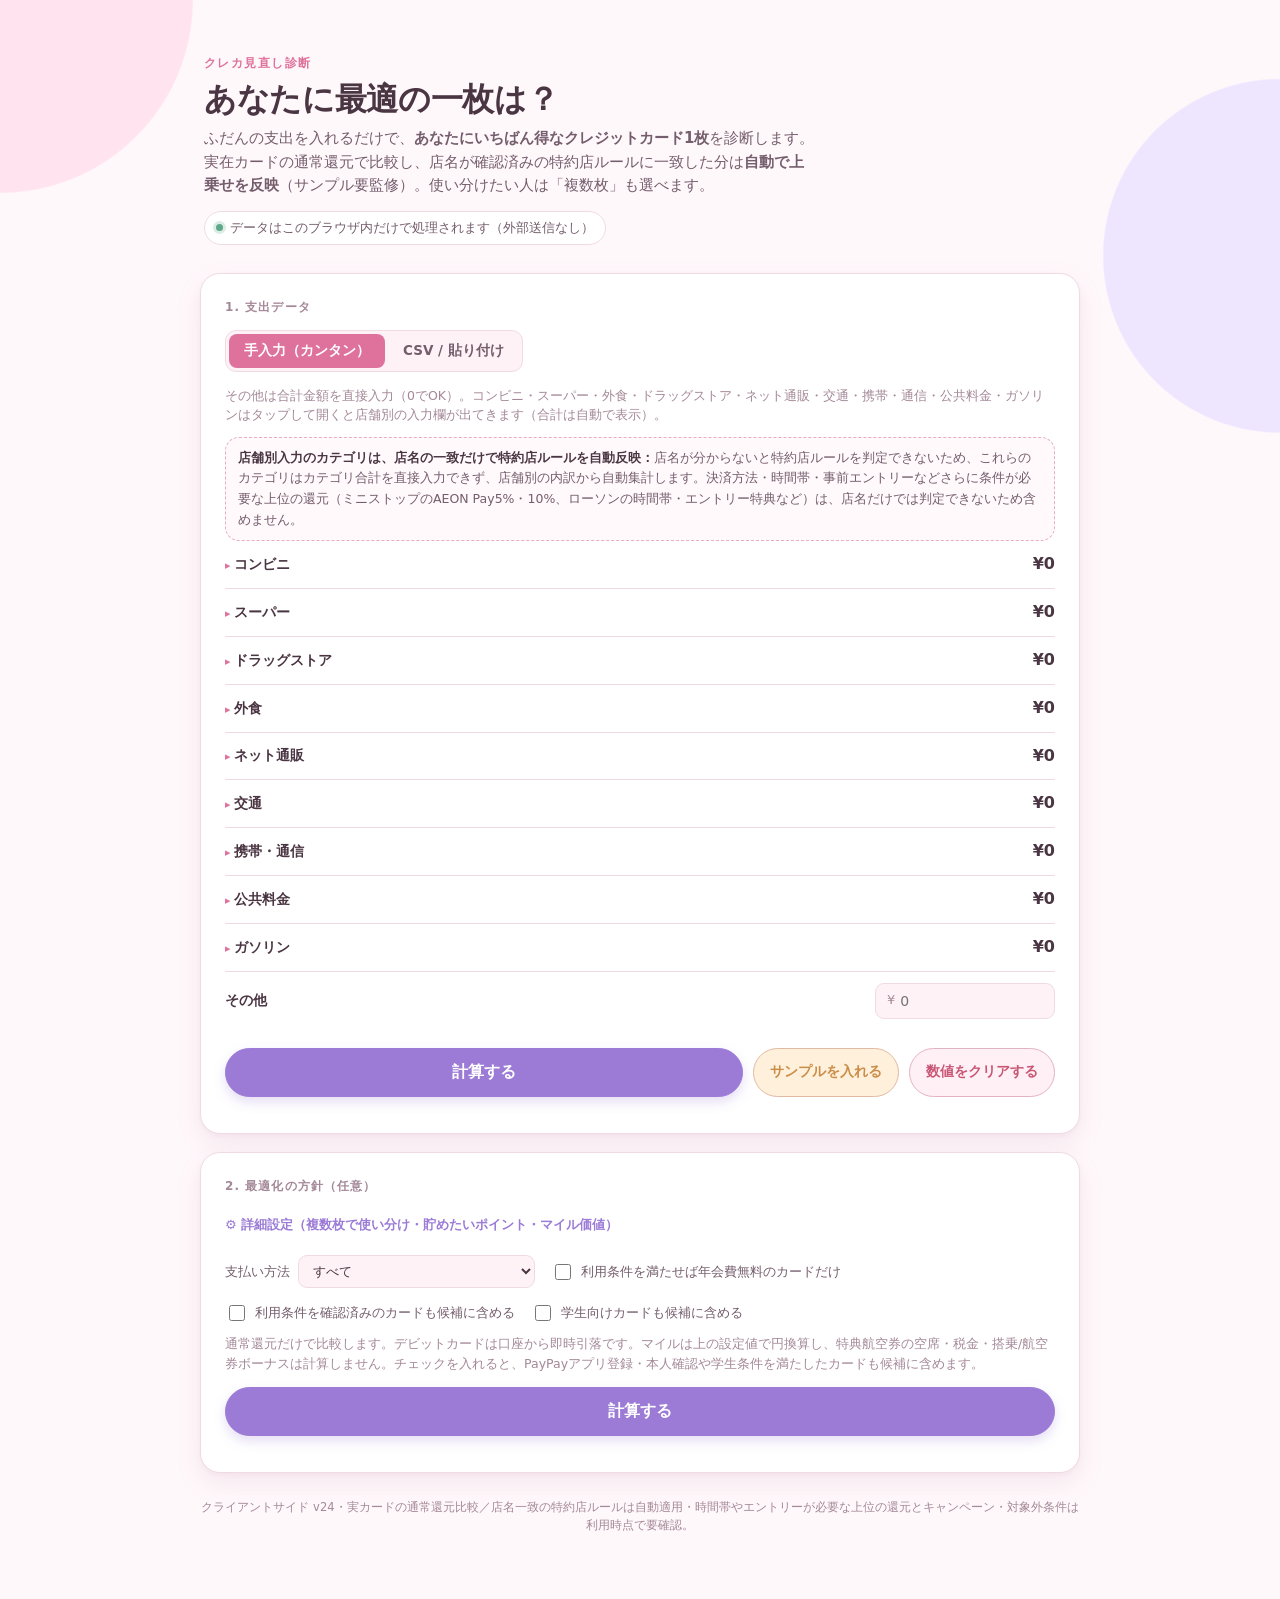
==== commit 3acdc9f7: "fix: publish current card diagnosis web build" ====
--- a/index.html
+++ b/index.html
@@ -4,7 +4,7 @@
 <meta charset="utf-8">
 <meta name="viewport" content="width=device-width, initial-scale=1">
 <meta name="color-scheme" content="light">
-<title>あなたに最適の一枚は？ ｜ クレカ還元診断</title>
+<title>クレカ見直し診断 ｜ 支出からカード比較</title>
 </head>
 <body>
 <style>
@@ -121,6 +121,7 @@
   .track{height:12px;background:var(--bar-track);border-radius:6px;overflow:hidden;} .fill{height:100%;border-radius:6px;background:var(--brand);}
   .barrow.best .fill{background:var(--gold);}
   .barrow .amt{font-size:13.5px;font-weight:700;text-align:right;min-width:84px;}
+  @media (max-width:320px){.barrow{grid-template-columns:minmax(0,1fr) auto;grid-template-areas:"name amount" "track track";gap:6px 8px;}.barrow .nm{grid-area:name;min-width:0;}.barrow .track{grid-area:track;min-width:0;}.barrow .amt{grid-area:amount;min-width:0;}}
   .pill{display:inline-block;font-size:10.5px;font-weight:700;letter-spacing:.04em;padding:2px 7px;border-radius:999px;background:var(--gold-soft);color:var(--gold);margin-left:6px;vertical-align:middle;}
 
   details.ruleset{margin-top:4px;} details.ruleset summary{cursor:pointer;font-size:13px;font-weight:600;color:var(--muted);padding:4px 0;} details.ruleset summary:hover{color:var(--ink);}
@@ -155,23 +156,19 @@
   .mcat-total{font-weight:700;color:var(--ink);text-align:right;}
   .msubgrid{display:grid;grid-template-columns:repeat(auto-fit,minmax(130px,1fr));gap:8px 12px;margin-top:9px;padding-left:6px;}
   .disclaimer{font-size:12px;color:var(--muted);line-height:1.7;} .disclaimer strong{color:var(--ink);} .disclaimer ul{margin:8px 0 0;padding-left:18px;} .disclaimer li{margin-bottom:5px;}
-  .method-note{display:flex;gap:10px;align-items:flex-start;background:var(--gold-soft);color:var(--gold);border:1px solid color-mix(in srgb,var(--gold) 30%,var(--line));border-radius:14px;padding:12px 14px;font-size:12.5px;margin-bottom:18px;line-height:1.6;}
-  .method-note .method-mark{display:grid;place-items:center;flex:0 0 22px;width:22px;height:22px;border-radius:50%;background:#fff;color:var(--gold);font-weight:800;font-size:13px;}
-  .method-note strong{color:var(--ink);}
-  .source-details{margin-top:15px;border-top:1px solid var(--line);padding-top:12px;}
-  .source-details summary{cursor:pointer;color:var(--action);font-weight:650;list-style:none;}
-  .source-details summary::-webkit-details-marker{display:none;}
-  .source-details summary::before{content:"＋ ";}
-  .source-details[open] summary::before{content:"− ";}
+  .samplebanner{background:var(--gold-soft);color:var(--gold);border:1px solid color-mix(in srgb,var(--gold) 30%,var(--line));border-radius:14px;padding:11px 14px;font-size:12.5px;font-weight:600;margin-bottom:18px;line-height:1.5;}
   .normal-rule{background:#fff9fc;border:1px dashed color-mix(in srgb,var(--brand) 45%,var(--line));border-radius:14px;color:var(--muted);font-size:12.5px;line-height:1.65;margin:12px 0 0;padding:10px 12px;}
   .normal-rule strong{color:var(--ink);}
   .source-links{font-size:12px;line-height:1.8;padding-left:18px;margin:8px 0 0;}
   .source-links a{color:var(--brand);}
   footer.foot{text-align:center;font-size:11.5px;color:var(--faint);margin-top:26px;}
-  .modal{position:fixed;inset:0;background:rgba(74,53,66,.5);display:flex;align-items:center;justify-content:center;z-index:100;padding:20px;}
+  .modal{position:fixed;inset:0;background:rgba(74,53,66,.5);display:flex;align-items:center;justify-content:center;z-index:100;padding:20px;overflow:auto;}
   .modal.hide{display:none;}
-  .modalbox{background:var(--surface);border-radius:20px;padding:26px 22px 22px;max-width:360px;width:100%;text-align:center;box-shadow:0 24px 60px rgba(0,0,0,.32);position:relative;animation:rise .3s ease both;}
-  .modalclose{position:absolute;top:8px;right:12px;background:transparent;border:0;font-size:24px;line-height:1;color:var(--faint);cursor:pointer;padding:4px 8px;}
+  /* 縦の短い画面（スマホ横向き・折りたたみのカバー画面）でモーダルが画面に収まらないと、
+     閉じるボタンが画面外へ出て操作不能になる。中身をモーダル内でスクロールさせ、
+     閉じるボタンはstickyで常に見える位置に置く。 */
+  .modalbox{background:var(--surface);border-radius:20px;padding:26px 22px 22px;max-width:360px;width:100%;max-height:calc(100vh - 40px);overflow-y:auto;text-align:center;box-shadow:0 24px 60px rgba(0,0,0,.32);position:relative;animation:rise .3s ease both;}
+  .modalclose{position:sticky;top:0;z-index:2;display:block;margin:-18px -8px -24px auto;background:var(--surface);border:0;border-radius:999px;font-size:24px;line-height:1;color:var(--faint);cursor:pointer;padding:4px 8px;}
   .modaltag{font-size:12px;color:var(--brand);font-weight:700;letter-spacing:.05em;margin:0 0 12px;}
   .cardface{height:132px;border-radius:14px;background:linear-gradient(135deg,var(--brand),var(--action));color:#fff;display:flex;flex-direction:column;justify-content:space-between;align-items:flex-start;padding:14px 16px;margin:0 auto 14px;box-shadow:0 8px 20px rgba(0,0,0,.2);text-align:left;}
   .cardface .cf-chip{width:34px;height:24px;border-radius:5px;background:rgba(255,255,255,.75);}
@@ -180,19 +177,23 @@
   .modalsub{font-size:13.5px;color:var(--muted);margin:0 0 16px;}
   .modalapply{display:block;background:var(--action);color:#fff;text-decoration:none;font-weight:750;padding:14px;border-radius:12px;font-size:15px;box-shadow:0 6px 14px color-mix(in srgb,var(--action) 28%,transparent);}
   .affiliate-offer{margin:18px 0 0;padding:14px;background:var(--surface-2);border:1px solid var(--line);border-radius:14px;text-align:center;}
-  .affiliate-offer.hide{display:none;}
+  .affiliate-offer.hide,.affiliate-unit.hide{display:none;}
   .affiliate-offer .affiliate-label{margin:0 0 9px;color:var(--faint);font-size:11px;font-weight:750;letter-spacing:.06em;}
   .affiliate-offer img{max-width:100%;height:auto;}
   .modalapply:hover{background:var(--action-strong);}
   .modalcsv{display:block;width:100%;margin-top:10px;background:var(--surface-2);border:1px solid var(--line);color:var(--muted);font-weight:650;padding:11px;border-radius:12px;cursor:pointer;font-size:13.5px;}
   .modalcsv:hover{border-color:color-mix(in srgb,var(--action) 40%,var(--line));}
+  .ratestatus{display:inline-block;margin:8px 0 0;padding:3px 9px;border-radius:999px;font-size:10.5px;font-weight:750;background:var(--brand-soft);color:var(--brand-strong);}
+  .ratestatus.hide{display:none;}
+  .ratereason{font-size:11px;color:var(--muted);margin:6px 0 0;line-height:1.5;}
+  .ratereason.hide{display:none;}
   .modalnote{font-size:10.5px;color:var(--faint);margin:12px 0 0;line-height:1.55;}
 </style>
 
 <div class="wrap"><div class="shell">
 
   <header class="top">
-    <p class="eyebrow">クレカ1枚えらび診断</p>
+    <p class="eyebrow">クレカ見直し診断</p>
     <h1>あなたに最適の一枚は？</h1>
     <p class="lede">ふだんの支出を入れるだけで、<strong>あなたにいちばん得なクレジットカード1枚</strong>を診断します。実在カードの通常還元で比較し、店名が確認済みの特約店ルールに一致した分は<strong>自動で上乗せを反映</strong>（サンプル要監修）。使い分けたい人は「複数枚」も選べます。</p>
     <span class="privacy"><span class="dot"></span>データはこのブラウザ内だけで処理されます（外部送信なし）</span>
@@ -268,7 +269,7 @@
 
   <div class="results" id="results">
 
-    <div class="method-note" role="note"><span class="method-mark" aria-hidden="true">i</span><div><strong>比較は、確認できる通常還元と年会費をもとにした目安です。</strong><br>店名だけで判定できないキャンペーン・決済方法・時間帯などの条件付き還元は、計算に含めていません。申込み前には必ず公式情報をご確認ください。</div></div>
+    <div class="samplebanner">公式情報を2026-07-23に確認した<strong>通常還元・年会費の比較</strong>です。クレジットカードと即時引落のデビットカードを切替できます。店名が確認済みの特約店ルールに一致した分は自動で上乗せを反映しますが、決済方法・時間帯・事前エントリーなどさらに条件が必要な上位の還元（無印良品の他スマホ決済、ミニストップのAEON Pay 5%・10%、ローソンの時間帯・エントリー特典など）は店名だけでは判定できないため含めません。マイルは選択した円換算価値で比較し、未利用年のカードサービス手数料など確認済みの費用条件も表示します。キャンペーン、搭乗・航空券ボーナス、対象外取引はCSVだけで確定できないため、自動加算していません。</div>
 
     <section class="card hero">
       <p class="lbl" id="heroLbl">最適な選択</p>
@@ -327,8 +328,7 @@
           <li><strong>期間限定キャンペーンは対象外。</strong> 楽天市場の5と0の日・お買い物マラソン、各カードの入会/継続キャンペーンなどは、エントリー・対象外・上限・開催期間をこの診断だけで判定できないため計算に含めません。下記の公式情報と利用時点の規約を確認してください。</li>
           <li><strong>ガソリンの円/L引きは参考価格による概算。</strong> 出光/シェルSSの2円/L引き（apollostation card）は、詳細設定の「参考：レギュラー1Lの価格」（初期値¥169・全国平均）で割った概算%として表示します。実際の給油時単価によって実際の割引率は変わります。コスモ石油の「会員価格」は具体的な円/L額が公表されていないため計算していません。</li>
         </ul>
-        <details class="source-details"><summary>参照した公式情報・確認日を表示</summary>
-        <p>通常還元・年会費などは<strong>2026年7月23日〜24日</strong>に確認しました。条件は変更されるため、申込み前に各社の公式ページをご確認ください。</p>
+        <p><strong>v22で参照した公式情報（2026-07-23確認・v22追加5枚とv24のJAL/ANA航空券購入マイルは2026-07-24確認）</strong></p>
         <ul class="source-links">
           <li><a href="https://www.jcb.co.jp/promotion/ordercard/free_ws/index.html" target="_blank" rel="noopener noreferrer">JCB カード W</a>・<a href="https://recruit-card.jp/basic-card/" target="_blank" rel="noopener noreferrer">リクルートカード</a>・<a href="https://www.rakuten-card.co.jp/point/" target="_blank" rel="noopener noreferrer">楽天カード</a>・<a href="https://dcard.docomo.ne.jp/st/dpoint_points/shopping/index.html" target="_blank" rel="noopener noreferrer">dカード</a></li>
           <li><a href="https://www.orico.co.jp/creditcard/list/thepoint/" target="_blank" rel="noopener noreferrer">Orico Card THE POINT</a>・<a href="https://qa.kddi-fs.com/faq/show/357?category_id=56&amp;site_domain=1" target="_blank" rel="noopener noreferrer">au PAY カード</a>・<a href="https://www.smbc-card.com/nyukai/card/numberless.jsp" target="_blank" rel="noopener noreferrer">三井住友カード（NL）</a>・<a href="https://www.eposcard.co.jp/smp/aflt/index2.html" target="_blank" rel="noopener noreferrer">エポスカード</a></li>
@@ -341,7 +341,6 @@
           <li><a href="https://www.aeon.co.jp/point/save/anytime/" target="_blank" rel="noopener noreferrer">イオングループ基本2倍</a>・<a href="https://www.ministop.co.jp/campaign/2504aeonpay-cp.html" target="_blank" rel="noopener noreferrer">ミニストップ AEON Pay（金・土・日）</a></li>
           <li><a href="https://www.paypay-card.co.jp/service/benefit/point/" target="_blank" rel="noopener noreferrer">PayPayカード</a>・<a href="https://www.rakuten-card.co.jp/card/rakuten-card-academy/" target="_blank" rel="noopener noreferrer">楽天カード アカデミー</a></li>
         </ul>
-        </details>
       </div>
     </section>
 
@@ -354,12 +353,29 @@
       <p class="modalname" id="modalCardName">—</p>
       <p class="modalsub" id="modalCardSub"></p>
       <a class="modalapply" id="modalApply" href="#" target="_blank" rel="noopener noreferrer">公式サイトで申し込む</a>
-      <section class="affiliate-offer hide" id="affiliateOffer" aria-label="広告・PR"></section>
+      <section class="affiliate-offer hide" id="affiliateOffer" aria-label="広告・PR">
+        <!-- A8.netから提供された広告タグを改変せずそのまま掲載する。JSは表示/非表示の
+             切り替えだけを行い、タグの組み立て・書き換えはしない。案件を追加するときは
+             その案件の配布タグを data-offer-id 付きのブロックとしてここへ丸ごと貼る。 -->
+        <div class="affiliate-unit" data-offer-id="epos_card">
+          <p class="affiliate-label">広告・PR</p>
+<script type='text/javascript' src='https://ad-verification.a8.net/ad/js/brandsafe.js'></script>
+<div id='div_admane_async_1734_658_2971'>
+<script type='text/javascript'>
+<!--
+brandsafe_js_async('//ad-verification.a8.net/ad', '_site=1734&_article=658&_link=2971&_image=3218&_ns=1&sad=s00000015110002', '260726143693', '4B89KV+BGLFRU+38L8+BXQOH');
+//-->
+</script>
+</div><img border="0" width="1" height="1" src="https://www13.a8.net/0.gif?a8mat=4B89KV+BGLFRU+38L8+BXQOH" alt="">
+        </div>
+      </section>
       <button class="modalcsv" id="modalCsv" type="button">📄 診断結果をCSVで保存</button>
-      <p class="modalnote">※還元はサンプル/要監修の概算です。券面は公式画像ではない仮デザインです。広告・PRは提携済みの案件だけを表示します。お申し込み前に各カード公式ページで最新の年会費・還元・条件をご確認ください。</p>
+      <p class="ratestatus hide" id="rateStatus"></p>
+      <p class="ratereason hide" id="rateReason"></p>
+      <p class="modalnote">※還元はサンプル/要監修の概算です。券面は仮デザインです。広告・PRは提携済みの案件だけを表示します。お申し込み前に各カード公式ページで最新の年会費・還元・条件をご確認ください。</p>
     </div>
   </div>
-  <footer class="foot">この診断はブラウザ内で計算します。店名だけで判断できない条件付き還元やキャンペーン、対象外条件は、利用時点の公式情報をご確認ください。</footer>
+  <footer class="foot">クライアントサイド v24・実カードの通常還元比較／店名一致の特約店ルールは自動適用・時間帯やエントリーが必要な上位の還元とキャンペーン・対象外条件は利用時点で要確認。</footer>
 
 </div></div>
 
@@ -374,40 +390,28 @@
     ["外食",["スタバ","スターバックス","マクドナルド","マック","ドトール","居酒屋","レストラン","食堂","カフェ","すき家","吉野家","ラーメン","サイゼ","ガスト","松屋","モス","ケンタッキー","kfc","タリーズ","スシロー","くら寿司","はま寿司","バーミヤン","ジョナサン","丸亀","幸楽苑","ミスド","ミスタードーナツ","マック","飲食店","交際費"]],
     ["ネット通販",["amazon","アマゾン","楽天市場","楽天","ヨドバシ.com","ヨドバシ","ビックカメラ","biccamera","メルカリ","zozo","ネット通販","qoo10","yahoo!ショッピング","yahoo","ヤフー","ヤフオク","ラクマ","aliexpress","アリエク","shein","シーイン","ユニクロ","uniqlo","ジーユー"]],
     ["交通",["jr","メトロ","私鉄","suica","pasmo","icoca","タクシー","バス","航空","ana","jal","新幹線","交通","電車","タッチ決済乗車","東急","小田急","京王","京急","西武","東武","相鉄","南海","名鉄","近鉄","阪急","阪神","つくば"]],
-    ["携帯・通信",["ドコモ","docomo","au","ソフトバンク","softbank","楽天モバイル","povo","ahamo","uq","携帯","通信","光回線","nuro"]],
+    ["携帯・通信",["ドコモ","docomo","au","ソフトバンク","softbank","povo","ahamo","irumo","uq","ワイモバイル","y!mobile","ymobile","linemo","mineo","iijmio","携帯","通信","光回線","nuro"]],
     ["公共料金",["電力","電気","ガス","水道","公共","でんき"]],
     ["ガソリン",["eneos","エネオス","出光","コスモ","昭和シェル","ガソリン","apollostation"]]
   ];
+  // ブランド名（楽天・イオン・au・ソフトバンク・ドコモ）は通販/スーパー/通信/公共料金に
+  // またがるため、KWの「先に並んだカテゴリが勝つ」方式では業態を取り違える。
+  // 業態まで判別できるサービス名だけ、KWより先に固定する。
+  // 例: 「楽天モバイル」を通販扱いにすると、通信料金を除外する特典（QuicPay等）を誤適用する。
+  var CAT_FIXED=[
+    ["楽天モバイル","携帯・通信"],["楽天ひかり","携帯・通信"],["楽天ブロードバンド","携帯・通信"],
+    ["楽天でんき","公共料金"],["楽天エナジー","公共料金"],["楽天ガス","公共料金"],
+    ["イオンモバイル","携帯・通信"],["イオンでんき","公共料金"],["イオン電気","公共料金"],
+    ["auでんき","公共料金"],["au でんき","公共料金"],
+    ["ソフトバンクでんき","公共料金"],["ソフトバンク でんき","公共料金"],
+    ["ドコモでんき","公共料金"],["ドコモ でんき","公共料金"],
+    ["au pay マーケット","ネット通販"],["au payマーケット","ネット通販"],["aupayマーケット","ネット通販"]
+  ];
   function categorize(name){
     var n=(name||"").toString().toLowerCase();
+    for(var f=0;f<CAT_FIXED.length;f++)if(n.indexOf(CAT_FIXED[f][0])!==-1)return CAT_FIXED[f][1];
     for(var i=0;i<KW.length;i++){var keys=KW[i][1];for(var j=0;j<keys.length;j++){var k=keys[j];if(k&&n.indexOf(k.toLowerCase())!==-1)return KW[i][0];}}
     return "その他";
-  }
-
-  // 提携承認済みかつ、広告枠での掲載が許可された案件だけを追加する。
-  // 券面画像の台帳とは分離し、診断UIの券面には使わない。
-  // Epos offer data is intentionally not enabled until this result page URL is
-  // registered in A8's advertising-URL manager. Add approved offers here only
-  // after both the partnership and its specific placement URL are confirmed.
-  var AFFILIATE_OFFERS={};
-
-  function renderAffiliateOffer(card){
-    var slot=document.getElementById("affiliateOffer"),offer=card&&AFFILIATE_OFFERS[card.id];
-    if(!offer){slot.classList.add("hide");slot.innerHTML="";delete slot.dataset.offerId;return;}
-    slot.classList.remove("hide");
-    if(slot.dataset.offerId===offer.id)return;
-    slot.dataset.offerId=offer.id;
-    slot.innerHTML='<p class="affiliate-label">広告・PR</p><div id="div_admane_async_1734_658_2971"></div><img border="0" width="1" height="1" src="https://www13.a8.net/0.gif?a8mat='+esc(offer.a8mat)+'" alt="">';
-    var mount=function(){
-      if(typeof window.brandsafe_js_async!=="function")return;
-      window.brandsafe_js_async("//ad-verification.a8.net/ad","_site="+offer.site+"&_article="+offer.article+"&_link="+offer.link+"&_image="+offer.image+"&_ns=1&sad="+offer.programId,"260726143693",offer.a8mat);
-    };
-    if(typeof window.brandsafe_js_async==="function"){mount();return;}
-    var script=document.createElement("script");
-    script.src="https://ad-verification.a8.net/ad/js/brandsafe.js";
-    script.async=true;
-    script.onload=mount;
-    document.head.appendChild(script);
   }
 
   var REWARDS={
@@ -452,7 +456,37 @@
   function fuelPriceYen(){var el=document.getElementById("fuelPrice"),v=el?parseFloat(el.value):169;return isFinite(v)&&v>0?v:169;}
   function rewardNote(reward){var r=REWARDS[reward];return r&&r.mile?"1マイル="+yen(mileYen())+"で円換算":(r?r.note:"");}
 
-  // rates: CSVカテゴリだけで判定できる確認済みの例外。merchants は店名だけで適用できる通常特典に限る。決済手段・曜日が必要なミニストップAEON Pay特典は明示選択時のみ上書きする。
+  // 広告枠は、提携承認済みかつこの掲載URLを広告主へ登録済みの案件だけを出す。
+  // 配布された広告タグはHTML側に逐語で置いてあり、ここでは表示する案件の判定と
+  // 表示/非表示の切り替えだけを行う（タグを組み立て直すと提供素材の改変になるため）。
+  // 券面画像の台帳とは別経路で、診断UIの券面には使わない。
+  function renderAffiliateOffer(card){
+    var slot=document.getElementById("affiliateOffer"),
+        units=slot.querySelectorAll(".affiliate-unit"),
+        shown=false;
+    for(var i=0;i<units.length;i++){
+      var match=!!card&&units[i].dataset.offerId===card.id;
+      units[i].classList.toggle("hide",!match);
+      shown=shown||match;
+    }
+    slot.classList.toggle("hide",!shown);
+  }
+
+  // rates: CSVカテゴリだけで判定できる確認済みの例外。特約店の最低ラインはTOKUTENで店名一致により自動適用する。決済手段・曜日が必要な上位特典は計算しない。
+  var RATE_STATUS={"muji_card_visa":{"level":"conditional","reason":"CSVの店名だけではMUJI Card払い、MUJI passport Pay、他のスマートフォン決済を判定できないため、決済方法とMUJI GOOD PROGRAMポイント対象を確認した場合だけUIで選択する。"},"jcb_card_w":{"level":"conditional","reason":"掲載倍率・対象店舗・対象決済手段は変更される。最終還元率はカード固有の倍率と優待店ルールの合成が必要で、店名CSVだけでは確定できない。"},"amazon_mastercard":{"level":"conditional","reason":"Prime会員/非会員でAmazon.co.jp還元率が2%/1.5%に分かれ、CSV/手入力からは会員種別を判定できないため安全側の1.5%を採用。"},"jal_card_regular_smp":{"level":"conditional","reason":"特約店の対象範囲・決済手段条件をCSV/手入力の店名だけでは完全に確定できないため。"},"ana_jcb_general_10mile":{"level":"conditional","reason":"購入チャネルと決済手段をCSV/手入力の店名だけでは確定できないため。"},"jal_card_navi":{"level":"conditional","reason":"特約店の対象範囲・決済手段条件をCSV/手入力の店名だけでは完全に確定できないため。"},"rakuten_card":{"level":"conditional","reason":"カード特典以外のSPU・期間限定キャンペーンを合算しないため、CSVからの自動確定はしない。"},"olive_flexible_pay_credit":{"level":"conditional","reason":"CSVの店名・支払手段だけでは要件充足を判定できない。ユーザーが支払手段を明示した明細だけに適用可能。"},"mufg_card":{"level":"conditional","reason":"7%は基本0.5%とスペシャル6.5%を含む。カードブランドと加盟店判定が必要。"},"view_card_suica":{"level":"conditional","reason":"CSV上でチャージ、交通乗車、JR駅利用を区別できない場合があるため。"},"d_card":{"level":"unsupported","reason":"特約店の個別率・条件を一次情報で店舗単位に収集するまで自動計算しない。"},"paypay_card":{"level":"conditional","reason":"2026-06-02以降、アプリ登録・本人確認等の条件と例外取引がある。"},"aeon_card_waon":{"level":"conditional","reason":"CSVだけではイオンマークのカード払い・電子マネーWAON・対象外商品の判定ができないため、全該当明細が一致すると確認した場合だけUIで選択する。"},"sony_bank_wallet":{"level":"unsupported","reason":"口座残高・外貨預金残高等から決まるClub SステージはCSVだけで確定できない。"},"gmo_aozora_visa_debit":{"level":"unsupported","reason":"カスタマーステージは口座の利用状況で決まり、CSVだけでは確定できない。"},"jal_suica_club_a_gold":{"level":"conditional","reason":"内訳（2%+8%）は二次情報に基づく。公式ページ直接確認は取得できなかったが、複数の二次情報がゴールド10%で一致。"},"cosmo_opus":{"level":"unsupported","reason":"円/Lの値引きはポイント%に換算できないため計上しない"},"apollostation_card":{"level":"unsupported","reason":"円/Lの値引きはポイント%に換算できないため計上しない"},"ana_tome_pasmo":{"level":"conditional","reason":"購入チャネルと決済手段をCSV/手入力の店名だけでは確定できないため。"},"epos_gold":{"level":"unsupported","reason":"ユーザーが指定する3店舗に依存し自動判定できない"},"jal_suica_regular":{"level":"conditional","reason":"二次情報間で普通カードのえきねっと還元率が5%と10%で分かれており（ゴールドは10%で複数ソース一致、普通は5%とする情報が優勢）、公式ページ直接確認ができなかったため安全側の5%を採用。"},"ana_jcb_wide_gold":{"level":"conditional","reason":"購入チャネルと決済手段をCSV/手入力の店名だけでは確定できないため。"},"ana_amex":{"level":"conditional","reason":"購入チャネルと決済手段をCSV/手入力の店名だけでは確定できないため。"},"ana_amex_gold":{"level":"conditional","reason":"購入チャネルと決済手段をCSV/手入力の店名だけでは確定できないため。"},"marriott_amex":{"level":"conditional","reason":"Marriottポイントの価値は交換先で変動するため、raw点数(2P)を単純に円換算せず約1%相当で保守計上"},"marriott_premium":{"level":"conditional","reason":"Marriottポイントの価値は交換先で変動するため約1%相当で保守計上"},"epos_platinum":{"level":"unsupported","reason":"指定店舗・年間利用額に依存し自動計算できない"},"paypay_gold":{"level":"unsupported","reason":"前月の決済回数・金額・本人確認状況をCSV/手入力だけでは判定できないため計上しない。"},"promise_visa":{"level":"conditional","reason":"スマホタッチ決済と対象店の判定がCSVだけでは確定できないため自動加算しない。家族ポイントで最大+5%も条件つき。"},"aeon_suica_card":{"level":"conditional","reason":"対象店判定がCSVだけでは確定できないため自動加算しない。感謝デー5%OFF・ありが10デー等も日付/条件つき。"},"kojima_bic_card":{"level":"conditional","reason":"コジマ/ビックの現金同率ポイント・WAON二重取りは店舗/決済条件つきのため自動加算しない。"},"majica_donpen_card":{"level":"conditional","reason":"ドンキ・majica加盟店の1.5%（年間利用ランクで最大4%）はmajica連携条件つきのため自動加算しない。"},"famima_card":{"level":"conditional","reason":"ファミマ3%/ファミペイ連携5%は条件つきのため自動加算しない。割引対象外品目も多い。"}};
+
+  // 還元率の根拠の強さを表示する。registry(creca-card-registry.json)の
+  // calculation_status が verified 以外のカードは、確定値と同じ顔で出さない。
+  function renderRateStatus(card){
+    var badge=document.getElementById("rateStatus"),reason=document.getElementById("rateReason"),
+        st=card&&RATE_STATUS[card.id];
+    if(!st){badge.classList.add("hide");reason.classList.add("hide");return;}
+    badge.textContent=st.level==="conditional"?"条件付きの還元率":"自動計算していない特典あり";
+    badge.classList.remove("hide");
+    reason.textContent=st.reason?"根拠: "+st.reason:"";
+    reason.classList.toggle("hide",!st.reason);
+  }
+
   var CARDS=[
     {id:"jcb_card_w",name:"JCB カード W",reward:"J-POINT",note:"通常1.0%・年会費無料",base:0.010,fee:0,rates:{},merchants:{},eligibility:"39歳までに入会（40歳以降も無料）",source:"https://www.jcb.co.jp/promotion/ordercard/free_ws/index.html"},
     {id:"recruit_card",name:"リクルートカード",reward:"リクルートポイント",note:"通常1.2%・年会費無料",base:0.012,fee:0,rates:{},merchants:{},eligibility:"ポイント加算対象外の利用分を除く",source:"https://recruit-card.jp/basic-card/"},
@@ -460,10 +494,10 @@
     {id:"au_pay_card",name:"au PAY カード",reward:"Pontaポイント",note:"通常1.0%・年会費無料",base:0.010,fee:0,rates:{},merchants:{},eligibility:"ポイント加算対象外の利用分を除く",source:"https://qa.kddi-fs.com/faq/show/357?category_id=56&site_domain=1"},
     {id:"rakuten_card",name:"楽天カード",reward:"楽天ポイント",note:"通常1.0%・年会費無料",base:0.010,fee:0,rates:{},merchants:{},eligibility:"申込条件は公式で確認",source:"https://www.rakuten-card.co.jp/point/"},
     {id:"d_card",name:"dカード",reward:"dポイント",note:"通常1.0%・公共料金は0.5%",base:0.010,fee:0,rates:{"公共料金":0.005},merchants:{},eligibility:"年会費永年無料の一般カード",source:"https://dcard.docomo.ne.jp/st/dpoint_points/shopping/index.html"},
-    {id:"olive_flexible_pay_credit",name:"Oliveフレキシブルペイ（クレジットモード）",reward:"Vポイント",note:"通常0.5%・対象店でスマホタッチ8%（確認時）・年会費無料",base:0.005,fee:0,rates:{},merchants:{},eligibility:"クレジットモードで利用",source:"https://www.smbc-card.com/olive_flexible_pay/card/index.jsp"},
+    {id:"olive_flexible_pay_credit",name:"Oliveフレキシブルペイ（クレジットモード）",reward:"Vポイント",note:"通常0.5%・対象店8%（店名一致で自動計上）・年会費無料",base:0.005,fee:0,rates:{},merchants:{},eligibility:"クレジットモードで利用。対象店の8%は店名一致で自動計上（決済方法等の追加条件は利用時に公式で確認）",source:"https://www.smbc-card.com/olive_flexible_pay/card/index.jsp"},
     {id:"smbc_card_nl",name:"三井住友カード（NL）",reward:"Vポイント",note:"通常0.5%・年会費無料",base:0.005,fee:0,rates:{},merchants:{},eligibility:"満18歳以上（高校生を除く）。条件付き対象店還元は含めない",source:"https://www.smbc-card.com/nyukai/card/numberless.jsp"},
     {id:"mufg_card",name:"三菱UFJカード",reward:"グローバルポイント",note:"通常0.5%相当・年会費無料",base:0.001,fee:0,rates:{},merchants:{},eligibility:"18歳以上（高校生を除く）",source:"https://www.cr.mufg.jp/apply/card/mucard/index.html"},
-    {id:"aeon_card_waon",name:"イオンカード（WAON一体型）",reward:"WAON POINT",note:"通常0.5%・ミニストップは確認時1%・年会費無料",base:0.005,fee:0,rates:{},merchants:{},eligibility:"一般カード。ミニストップの1%はイオンマークのカード払いまたは電子マネーWAONを確認した場合のみ。AEON Payの店頭/モバイルオーダー金土日特典も条件選択時のみ",source:"https://www.aeon.co.jp/card/lineup/aeoncardwaon/"},
+    {id:"aeon_card_waon",name:"イオンカード（WAON一体型）",reward:"WAON POINT",note:"通常0.5%・ミニストップ1%（店名一致で自動計上）・年会費無料",base:0.005,fee:0,rates:{},merchants:{},eligibility:"一般カード。ミニストップは店名一致で確実な最低ライン1%を自動計上。AEON Payの店頭/モバイルオーダー金土日5%・10%は決済方法・曜日を判定できないため含めない",source:"https://www.aeon.co.jp/card/lineup/aeoncardwaon/"},
     {id:"epos_card",name:"エポスカード",reward:"エポスポイント",note:"通常0.5%・年会費無料",base:0.005,fee:0,rates:{},merchants:{},eligibility:"満18歳以上（高校生を除く）。ポイント対象外の利用分を除く",source:"https://www.eposcard.co.jp/smp/aflt/index2.html"},
     {id:"saison_card_digital",name:"セゾンカードデジタル",reward:"永久不滅ポイント",note:"通常0.5%相当・利用条件で無料",base:0.001,fee:0,inactivityFee:1650,inactivityFeeLabel:"入会月〜翌年同月に1回以上利用で無料",rates:{},merchants:{},eligibility:"入会月から翌年同月までに利用がない場合、カードサービス手数料¥1,650。1ポイント最大5円相当の交換方法で比較。対象外の利用分を除く",source:"https://www.saisoncard.co.jp/creditcard/lineup/082/?cd=14V1&mi=9090001&sd=001"},
     {id:"amazon_mastercard",name:"Amazon Mastercard",reward:"Amazonポイント",note:"通常1.0%・年会費無料",base:0.010,fee:0,rates:{},merchants:{},eligibility:"Amazon.co.jp・コンビニの上乗せ、対象外の利用分を除く",source:"https://www.smbc-card.com/nyukai/affiliate/amazon/index.jsp"},
@@ -485,13 +519,13 @@
     {id:"smbc_gold_nl",name:"三井住友カード ゴールド（NL）",reward:"Vポイント",note:"通常0.5%・対象店タッチ最大7%（条件）・年100万で翌年以降永年無料",base:0.005,fee:5500,rates:{},merchants:{},eligibility:"年会費5,500円（税込）。年間100万円利用で翌年以降の年会費永年無料＋10,000ポイント。対象店の高還元は決済条件つき",source:"https://www.smbc-card.com/nyukai/card/gold-numberless.jsp"},
     {id:"dcard_gold",name:"dカード GOLD",reward:"dポイント",note:"通常1.0%・ドコモ料金10%（条件）・年会費11,000円",base:0.010,fee:11000,rates:{},merchants:{},eligibility:"年会費11,000円（税込）。ドコモ携帯・ドコモ光の10%還元は対象料金・条件あり",source:"https://dcard.docomo.ne.jp/st/dcard_gold/index.html"},
     {id:"vpoint_card_prime",name:"Vポイントカード Prime",reward:"Vポイント",note:"通常1.0%・日曜1.5%（条件）・年1回利用で無料",base:0.010,fee:0,inactivityFee:1375,inactivityFeeLabel:"前年に1回以上利用で翌年無料",rates:{},merchants:{},eligibility:"旧Tカード Prime。前年1回以上の利用で翌年無料（未利用時は年1,375円）。日曜1.5%は対象条件つき",source:"https://www.a-tm.co.jp/top/creditcard/creditcard-osusume/service-tcard-prime/"},
-    {id:"jal_suica_club_a_gold",name:"JALカードSuica CLUB-Aゴールドカード",reward:"JALマイル",note:"通常100円=1マイル・えきねっと/Suicaで高還元（条件）・年会費20,900円",base:0.010,fee:20900,rates:{},merchants:{},eligibility:"年会費20,900円（税込・ショッピングマイル・プレミアム込み）。通常100円=1マイル。JALカード特約店（JALグループ航空券購入等）でマイル2倍を反映。えきねっと発券・モバイルSuicaチャージ等のJRE POINT高還元（最大10%）は対象取引の条件つきで自動計算しない",source:"https://www.jreast.co.jp/card/first/jalsuicagold/"},
-    {id:"muji_card_visa",name:"MUJI Card（Visa）",reward:"永久不滅ポイント",note:"通常0.5%相当・無印良品は確認時2.5%相当・利用条件で無料",base:0.001,fee:0,inactivityFee:1650,inactivityFeeLabel:"入会後13か月に1円以上利用で無料",rates:{},merchants:{},eligibility:"Visaブランドを比較。入会月から翌年入会月末までに1円以上の利用がない場合はカードサービス手数料¥1,650。無印良品のMUJIポイント1%＋永久不滅ポイント3倍は決済方法を確認した場合だけ反映。MUJI passport Pay以外のスマホ決済は3倍の対象外",source:"https://www.muji.com/jp/mujicard/index.html"},
+    {id:"jal_suica_club_a_gold",name:"JALカードSuica CLUB-Aゴールドカード",reward:"JALマイル",note:"通常100円=1マイル・えきねっと10%/Suica1.5%（店名一致で自動計上）・年会費20,900円",base:0.010,fee:20900,rates:{},merchants:{},eligibility:"年会費20,900円（税込・ショッピングマイル・プレミアム込み）。通常100円=1マイル。JALカード特約店（JALグループ航空券購入等）でマイル2倍を反映。えきねっと10%・モバイルSuicaチャージ1.5%は店名一致で自動計上（対象取引かは利用時に公式で確認）",source:"https://www.jreast.co.jp/card/first/jalsuicagold/"},
+    {id:"muji_card_visa",name:"MUJI Card（Visa）",reward:"永久不滅ポイント",note:"通常0.5%相当・無印良品2.5%相当（店名一致で自動計上）・利用条件で無料",base:0.001,fee:0,inactivityFee:1650,inactivityFeeLabel:"入会後13か月に1円以上利用で無料",rates:{},merchants:{},eligibility:"Visaブランドを比較。入会月から翌年入会月末までに1円以上の利用がない場合はカードサービス手数料¥1,650。無印良品は店名一致で2.5%相当を自動計上。MUJI passport Pay以外のスマホ決済等の個別条件は利用時に公式で確認",source:"https://www.muji.com/jp/mujicard/index.html"},
     {id:"rakuten_bank_debit_jcb",name:"楽天銀行デビットカード（JCB）",cardType:"debit",reward:"楽天ポイント",note:"即時引落・通常1.0%・年会費無料",base:0.010,fee:0,rates:{},merchants:{},eligibility:"楽天銀行口座が必要。JCB加盟店での通常利用分",source:"https://www.rakuten-bank.co.jp/card/debit/campaign/jcbdebit-ichiba-ad.html"},
     {id:"neobank_debit_mastercard",name:"住信SBIネット銀行デビットカード（Mastercard）",cardType:"debit",reward:"スマプロポイント",note:"即時引落・通常0.8%・公共料金等0.3%・年会費無料",base:0.008,fee:0,rates:{"公共料金":0.003},merchants:{},eligibility:"住信SBIネット銀行の対象支店口座が必要。税金・公共料金・鉄道等は0.3%",source:"https://www.netbk.co.jp/contents/lineup/debitcard/support-flow/point/"},
     {id:"sony_bank_wallet",name:"Sony Bank WALLET",cardType:"debit",reward:"現金キャッシュバック",note:"即時引落・通常0.5%・年会費無料",base:0.005,fee:0,rates:{},merchants:{},eligibility:"ソニー銀行口座が必要。Club Sのステージなし0.5%で比較（上位ステージは自動加算しない）",source:"https://sonybank.jp/products/sbw/08.html"},
     {id:"gmo_aozora_visa_debit",name:"GMOあおぞらネット銀行 Visaデビット",cardType:"debit",reward:"現金キャッシュバック",note:"即時引落・通常0.6%・公共料金等0.3%・年会費無料",base:0.006,fee:0,rates:{"公共料金":0.003},merchants:{},eligibility:"GMOあおぞらネット銀行口座が必要。カスタマーステージの最低率0.6%で比較。税金・公共料金等は0.3%",source:"https://gmo-aozora.com/priv/service/cashback.html"},
-    {id:"lawson_ponta_plus",name:"ローソンPontaプラス",reward:"Pontaポイント",note:"通常1.0%・ローソン最大6%（条件）・OK/松屋等5%・年会費無料",base:0.010,fee:0,rates:{},merchants:{},eligibility:"年会費無料（三菱UFJニコス発行・Pontaポイント）。一般加盟店1%（200円2P）。ローソンは常時1%・16-24時2%・毎月10日20日はローソンアプリでエントリー時3%（16-24時6%）。OK・松屋などの対象店は最大5%（対象決済・条件つき）。高還元は「ローソンPontaプラス条件」で明示選択した時だけ加算",source:"https://www.lawsonbank.jp/lp/lp_credit.html"},
+    {id:"lawson_ponta_plus",name:"ローソンPontaプラス",reward:"Pontaポイント",note:"通常1.0%・ローソン最大6%（条件）・対象店5%（店名一致で自動計上）・年会費無料",base:0.010,fee:0,rates:{},merchants:{},eligibility:"年会費無料（三菱UFJニコス発行・Pontaポイント）。一般加盟店1%（200円2P）。ローソンは常時1%・16-24時2%・毎月10日20日はローソンアプリでエントリー時3%（16-24時6%）。対象店は店名一致で5%を自動計上。時間帯・エントリーが必要な上位還元は含めない",source:"https://www.lawsonbank.jp/lp/lp_credit.html"},
     {id:"jre_card",name:"JRE CARD（Suica付）",reward:"JRE POINT",note:"通常0.5%・駅ビル3.5%・Suicaチャージ1.5%・年会費524円（初年度無料）",base:0.005,fee:524,rates:{},merchants:{},eligibility:"年会費524円（初年度無料）。アトレ・エキュート・シャポー・ビーンズ・ペリエ・nonowa等のJRE CARD優待店で3.5%。モバイルSuica/オートチャージで1.5%。JRE POINTはSuicaに1pt=1円",source:"https://www.jreast.co.jp/card/first/jrecard.html"},
     {id:"biccamera_suica",name:"ビックカメラSuicaカード",reward:"JRE POINT",note:"通常1.0%・ビックカメラ最大11.5%・Suicaチャージ1.5%・実質無料",base:0.010,fee:0,inactivityFee:524,inactivityFeeLabel:"前年に1回以上利用で翌年無料",rates:{},merchants:{},eligibility:"初年度無料・前年1回以上の利用で翌年無料（未利用時524円）。ビックカメラはカード決済で10%、Suica併用で最大11.5%。モバイルSuica/チャージで1.5%。一般加盟店1.0%（ビックポイント＋JRE POINT）",source:"https://kakaku.com/card/item.asp?id=040004"},
     {id:"tokyu_card",name:"TOKYU CARD ClubQ JMB PASMO",reward:"TOKYU POINT",note:"通常0.5%（Web明細登録で1.0%）・東急百貨店3%・PASMOオートチャージ1%・年会費1,100円（初年度無料）",base:0.005,fee:1100,rates:{},merchants:{},eligibility:"年会費1,100円（初年度無料）。東急グループ外の利用はWeb明細サービス登録で1.0%に上がる（未登録は0.5%・ツールは未登録想定で計上）。東急百貨店3%（食品/レストラン1.5%）、東急グループ・提携店最大10%。PASMOオートチャージ1%。TOKYU POINT",source:"https://www.topcard.co.jp/card/jmbpasmo.html"},
@@ -515,8 +549,8 @@
     {id:"au_pay_gold",name:"au PAY ゴールドカード",reward:"Pontaポイント",note:"通常1.0%・au/UQ料金最大10%・年会費11,000円",base:0.010,fee:11000,rates:{},merchants:{},eligibility:"年会費11,000円。通常1.0%。au携帯/UQ mobile/auひかり利用料金の最大10%をPonta還元。au PAYチャージ+決済で計1.5%",source:"https://www.kddi-fs.com/function/promotion/goldlp/"},
     {id:"dcard_platinum",name:"dカード PLATINUM",reward:"dポイント",note:"通常1.0%・ドコモ料金最大20%（初年度）・年会費29,700円",base:0.010,fee:29700,rates:{},merchants:{},eligibility:"年会費29,700円。通常1.0%。対象ドコモ利用料金は初年度20%、2年目以降は前月までの利用額に応じ10〜20%。ツールは下限10%で計上",source:"https://dcard.docomo.ne.jp/st/dcard_platinum/index.html"},
     {id:"jal_club_a_gold",name:"JALカード CLUB-Aゴールドカード",reward:"JALマイル",note:"100円=1マイル（1%）・JAL特約店2%・年会費17,600円",base:0.010,fee:17600,rates:{},merchants:{},eligibility:"年会費17,600円（ショッピングマイル・プレミアム自動付帯・100円1マイル）。JALカード特約店（イオン/ファミマ/JALグループ航空券購入等）で100円2マイル（2%）。搭乗ボーナス等は含めない",source:"https://www.jal.co.jp/jp/ja/jalcard/card/club_a_gold.html"},
-    {id:"jal_suica_regular",name:"JALカードSuica（普通）",reward:"JALマイル",note:"通常200円=1マイル（0.5%）・Suicaチャージ1.5%・えきねっと最大10%・年会費2,200円（初年度無料）",base:0.005,fee:2200,rates:{},merchants:{},eligibility:"年会費2,200円（初年度無料）。基本200円=1マイル。JALカード特約店（JALグループ航空券購入等）でマイル2倍を反映。ショッピングマイル・プレミアム(+年4,950)で100円1マイル。モバイルSuicaチャージ1.5%・えきねっと最大10%はJRE POINT（対象取引の条件つき）",source:"https://www.jal.co.jp/jp/ja/jalcard/card/suica.html"},
-    {id:"olive_gold",name:"Oliveフレキシブルペイ ゴールド",reward:"Vポイント",note:"通常0.5%・対象店タッチ7%・年100万で永年無料（年会費5,500円）",base:0.005,fee:5500,rates:{},merchants:{},eligibility:"年会費5,500円（年100万円以上利用で翌年以降永年無料＋1万P）。対象コンビニ・飲食店のスマホタッチ決済で最大7%（対象決済の確認時のみ）",source:"https://www.smbc.co.jp/kojin/olive-account/gold/"},
+    {id:"jal_suica_regular",name:"JALカードSuica（普通）",reward:"JALマイル",note:"通常200円=1マイル（0.5%）・Suicaチャージ1.5%・えきねっと5%（店名一致で自動計上）・年会費2,200円（初年度無料）",base:0.005,fee:2200,rates:{},merchants:{},eligibility:"年会費2,200円（初年度無料）。基本200円=1マイル。JALカード特約店（JALグループ航空券購入等）でマイル2倍を反映。ショッピングマイル・プレミアム(+年4,950)で100円1マイル。モバイルSuicaチャージ1.5%・えきねっと5%は店名一致で自動計上（普通カードのえきねっと率は安全側の5%を採用）",source:"https://www.jal.co.jp/jp/ja/jalcard/card/suica.html"},
+    {id:"olive_gold",name:"Oliveフレキシブルペイ ゴールド",reward:"Vポイント",note:"通常0.5%・対象店7%（店名一致で自動計上）・年100万で永年無料（年会費5,500円）",base:0.005,fee:5500,rates:{},merchants:{},eligibility:"年会費5,500円（年100万円以上利用で翌年以降永年無料＋1万P）。対象コンビニ・飲食店の7%は店名一致で自動計上（決済方法等の追加条件は利用時に公式で確認）",source:"https://www.smbc.co.jp/kojin/olive-account/gold/"},
     {id:"ana_jcb_wide_gold",name:"ANA JCB ワイドゴールドカード",reward:"ANAマイル",note:"通常1.0%・マイル移行無料・年会費15,400円",base:0.010,fee:15400,rates:{},merchants:{},eligibility:"年会費15,400円。1,000円=10マイル（1.0%）でマイル移行手数料無料。毎年継続2,000マイル。ANAカードマイルプラス（ANA/ANAグループ航空券購入で100円=1マイル追加）を反映。搭乗ボーナスは含めない",source:"https://www.ana.co.jp/ja/jp/amc/anacard/ichiran/"},
     {id:"amex_green",name:"アメリカン・エキスプレス・グリーン・カード",reward:"メンバーシップリワード",note:"通常1.0%相当・月会費1,100円（年13,200円）",base:0.010,fee:13200,rates:{},merchants:{},eligibility:"月会費1,100円（年13,200円）。100円=1ポイント。メンバーシップ・リワードは交換先で価値変動（対象パートナーへの移行で約1%相当）",source:"https://www.americanexpress.com/ja-jp/credit-cards/green-card/"},
     {id:"amex_gold_preferred",name:"アメックス・ゴールド・プリファード・カード",reward:"メンバーシップリワード",note:"通常1.0%相当・年会費39,600円",base:0.010,fee:39600,rates:{},merchants:{},eligibility:"年会費39,600円。100円=1ポイント。メンバーシップ・リワード・プラス自動付帯。交換先で価値変動",source:"https://www.americanexpress.com/ja-jp/credit-cards/gold-preferred-card/"},
@@ -543,7 +577,7 @@
   ];
 
   function isMujiMerchant(name){var n=(name||"").toString().toLowerCase();return n.indexOf("無印良品")!==-1||n.indexOf("muji")!==-1;}
-  // Olive対象のコンビニ・飲食店（公式・2026-02-01〜。ファミマ等は対象外）。スマホのタッチ決済確認時のみ8%。
+  // Olive対象のコンビニ・飲食店（公式・2026-02-01〜。ファミマ等は対象外）。v23方針では店名一致で8%を自動計上する。
   function isOliveMerchant(name){var n=(name||"").toString().toLowerCase();return ["セブン","ローソン","ミニストップ","セイコーマート","ポプラ","マクドナルド","モスバーガー","ケンタッキー","kfc","吉野家","サイゼ","ガスト","バーミヤン","ジョナサン","夢庵","しゃぶ葉","すき家","はま寿司","かっぱ寿司","ココス","ドトール","エクセルシオール","から好し","グラッチェ","とんから亭","ゆめあん","藍屋","魚屋路","ステーキガスト","八郎そば","桃菜"].some(function(k){return n.indexOf(k.toLowerCase())!==-1;});}
   // 三菱UFJカードの対象店（公式・7%＝基本0.5%+スペシャル6.5%、スペシャル上限5万円/月）。コンビニ・飲食・スーパー。
   function isMufgMerchant(name){var n=(name||"").toString().toLowerCase();return ["セブン","ローソン","ミニストップ","松屋","松のや","マイカリー","ピザハット","くら寿司","スシロー","ゼッテリア","ロッテリア","オーケー","オオゼキ","東急ストア","東武ストア","三和","アオキスーパー","肉のハナマサ","ハナマサ","ジャパンミート","ヤマナカ","近商","ドミー","サンリブ","ハーベス","スーパー魚長","フィール","フードストア","フードワン","コクミン"].some(function(k){return n.indexOf(k.toLowerCase())!==-1;});}
@@ -779,8 +813,15 @@
   var lastRows=null, lastFromCsv=true, mode="single", lastAnalysis=null;
 
   function subsets(arr,maxK){
-    var res=[],n=arr.length;
-    for(var m=1;m<(1<<n);m++){var s=[],cnt=0;for(var i=0;i<n;i++)if(m&(1<<i)){s.push(arr[i]);cnt++;}if(cnt<=maxK&&cnt<=n)res.push(s);}
+    // カード数が32枚を超えてもbitwise shiftの桁あふれを起こさず、
+    // 上限枚数までの組合せだけを列挙する（現行86枚・上限3枚で約10万通り）。
+    var res=[],limit=Math.min(maxK,arr.length);
+    function visit(start,chosen){
+      if(chosen.length)res.push(chosen.slice());
+      if(chosen.length===limit)return;
+      for(var i=start;i<arr.length;i++){chosen.push(arr[i]);visit(i+1,chosen);chosen.pop();}
+    }
+    visit(0,[]);
     return res;
   }
 
@@ -941,6 +982,7 @@
       document.getElementById("modalCardSub").textContent="実質年間還元 "+yen(a.best.annualNet)+"（"+bc0.reward+"）";
       document.getElementById("modalCardFace").innerHTML='<span class="cf-chip"></span><span class="cf-name">'+esc(bc0.name)+'</span>';
       document.getElementById("modalApply").href=bc0.source||"#";
+      renderRateStatus(bc0);
     }
     renderAffiliateOffer(bc0);
     var res=document.getElementById("results");
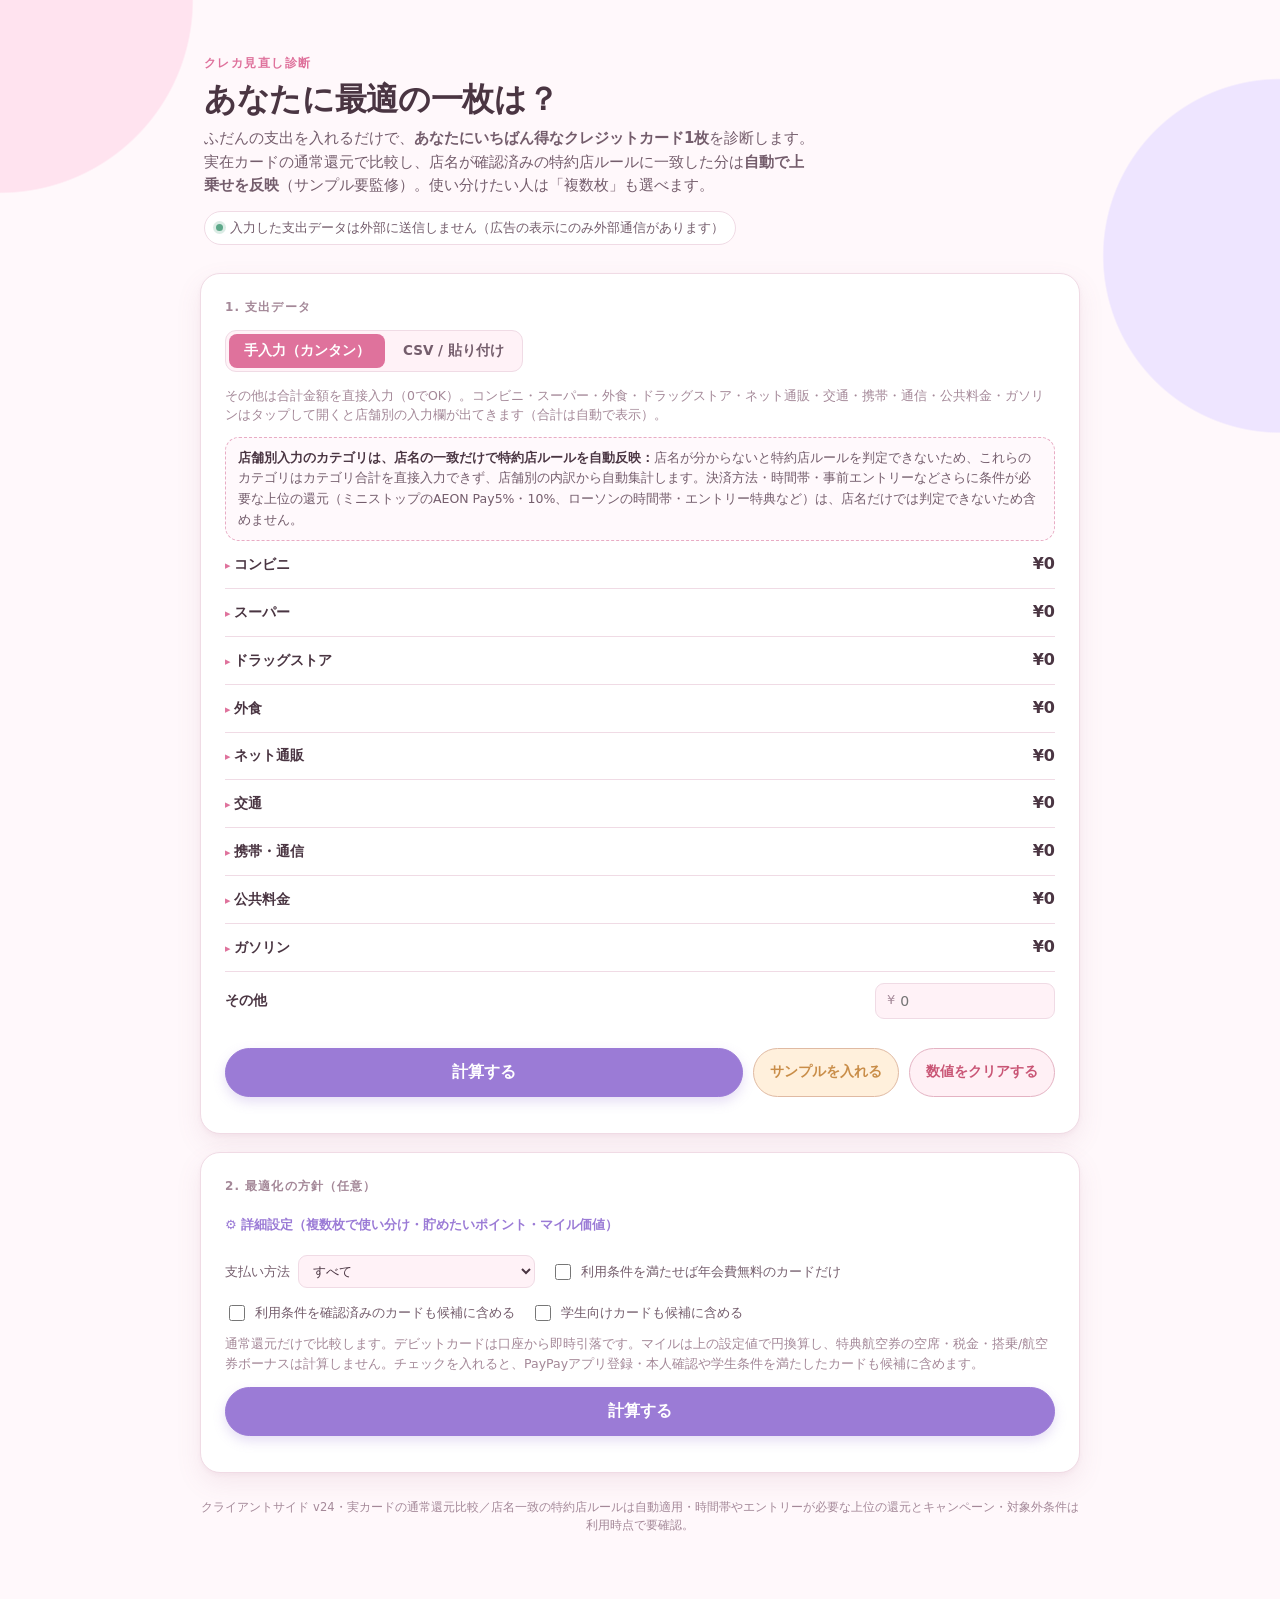
==== commit 68b9101d: "fix: clarify ad network communication" ====
--- a/index.html
+++ b/index.html
@@ -196,7 +196,11 @@
     <p class="eyebrow">クレカ見直し診断</p>
     <h1>あなたに最適の一枚は？</h1>
     <p class="lede">ふだんの支出を入れるだけで、<strong>あなたにいちばん得なクレジットカード1枚</strong>を診断します。実在カードの通常還元で比較し、店名が確認済みの特約店ルールに一致した分は<strong>自動で上乗せを反映</strong>（サンプル要監修）。使い分けたい人は「複数枚」も選べます。</p>
-    <span class="privacy"><span class="dot"></span>データはこのブラウザ内だけで処理されます（外部送信なし）</span>
+    <!-- このページはA8のエポス広告タグ（外部script・計測ピクセル）を読み込むため、
+         「外部送信なし」と言い切れない。送られないのは入力した支出データであって、
+         ページを開いた事実は広告配信側へ送られる。ここを混同しない。
+         広告を載せていないアプリ版（creca-app/www/index.html）とは文言が異なる。 -->
+    <span class="privacy"><span class="dot"></span>入力した支出データは外部に送信しません（広告の表示にのみ外部通信があります）</span>
   </header>
 
   <section class="card">
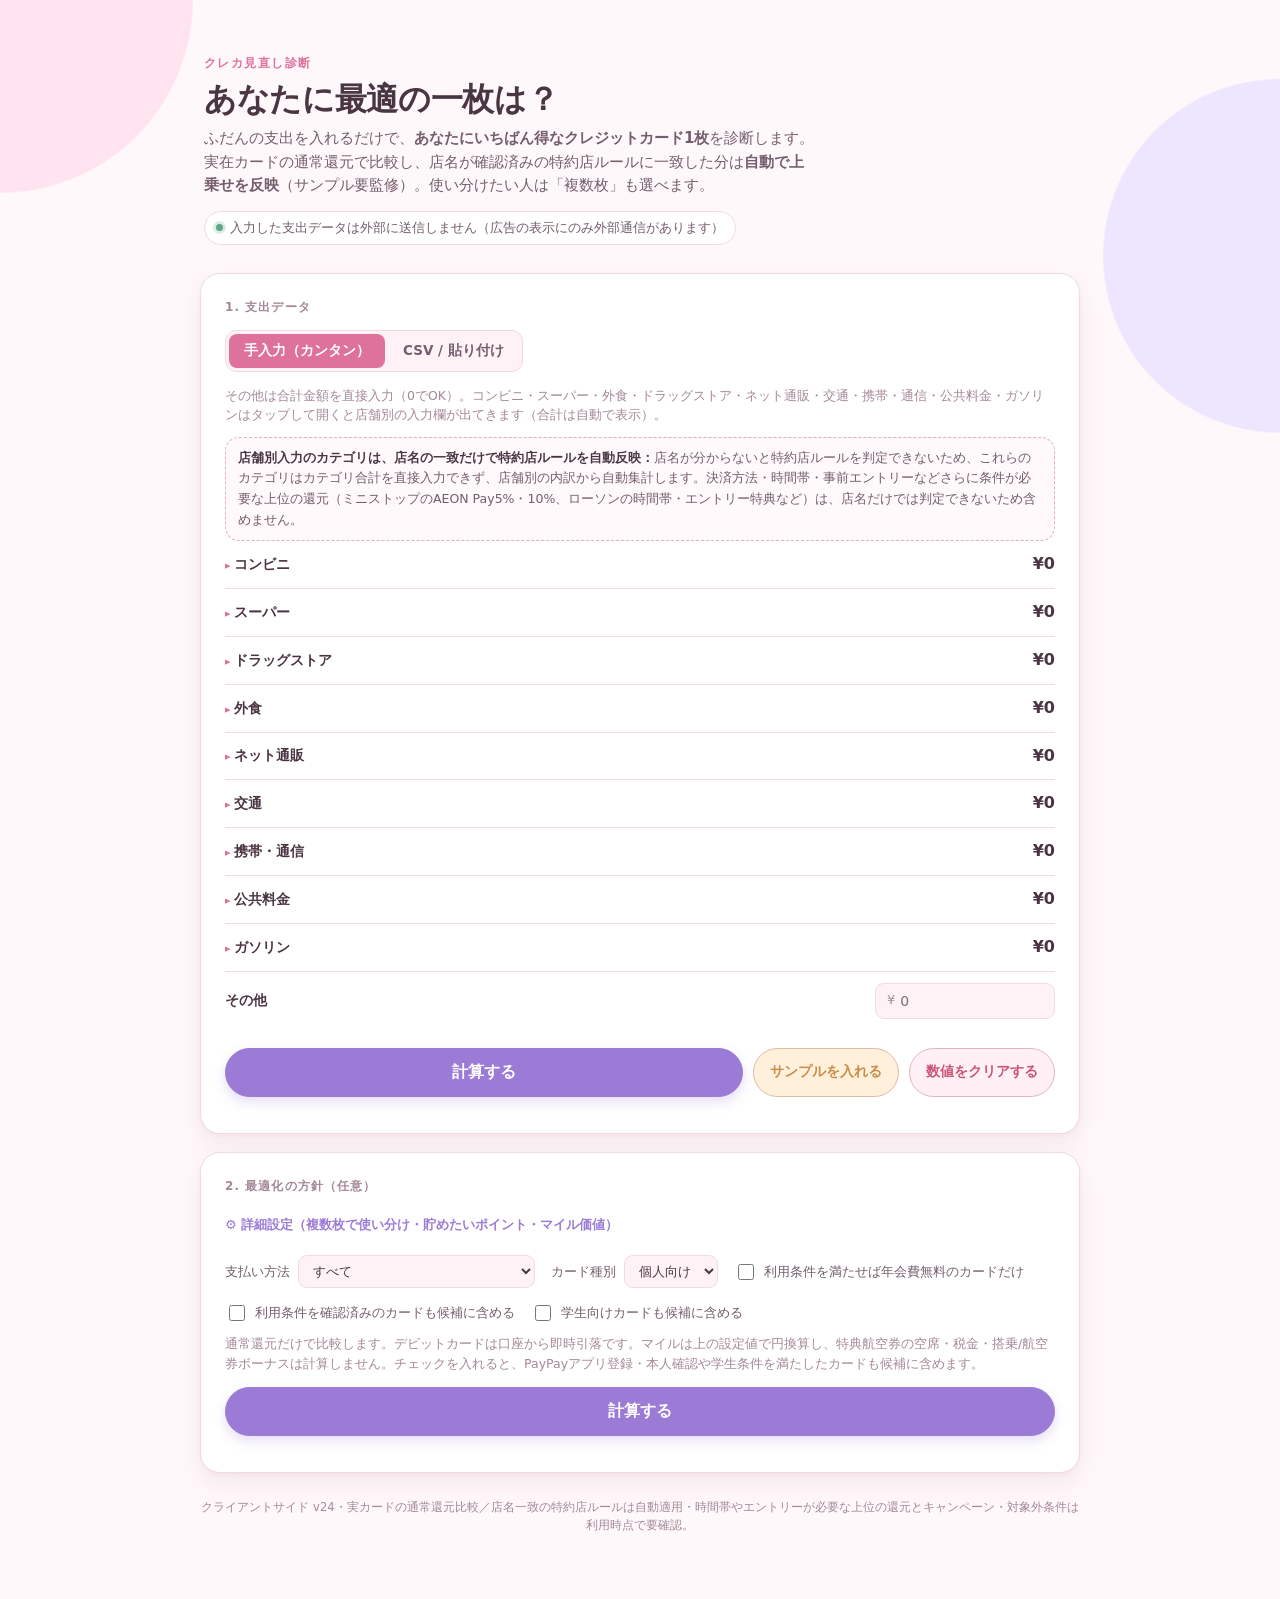
==== commit 344cb572: "feat: publish 90-card Creca optimizer" ====
--- a/index.html
+++ b/index.html
@@ -263,6 +263,9 @@
       <span class="opt">支払い方法
         <select id="paymentType"><option value="all">すべて</option><option value="credit">クレジットカードのみ</option><option value="debit">デビットカードのみ（即時引落）</option></select>
       </span>
+      <span class="opt">カード種別
+        <select id="audienceType"><option value="personal" selected>個人向け</option><option value="business">事業用</option><option value="all">すべて</option></select>
+      </span>
       <label class="chk"><input type="checkbox" id="freeChk">利用条件を満たせば年会費無料のカードだけ</label>
       <label class="chk"><input type="checkbox" id="condChk">利用条件を確認済みのカードも候補に含める</label>
       <label class="chk"><input type="checkbox" id="studentChk">学生向けカードも候補に含める</label>
@@ -273,7 +276,7 @@
 
   <div class="results" id="results">
 
-    <div class="samplebanner">公式情報を2026-07-23に確認した<strong>通常還元・年会費の比較</strong>です。クレジットカードと即時引落のデビットカードを切替できます。店名が確認済みの特約店ルールに一致した分は自動で上乗せを反映しますが、決済方法・時間帯・事前エントリーなどさらに条件が必要な上位の還元（無印良品の他スマホ決済、ミニストップのAEON Pay 5%・10%、ローソンの時間帯・エントリー特典など）は店名だけでは判定できないため含めません。マイルは選択した円換算価値で比較し、未利用年のカードサービス手数料など確認済みの費用条件も表示します。キャンペーン、搭乗・航空券ボーナス、対象外取引はCSVだけで確定できないため、自動加算していません。</div>
+    <div class="samplebanner">公式情報を2026-08-02に確認した<strong>通常還元・年会費の比較</strong>です。クレジットカードと即時引落のデビットカードを切替できます。店名が確認済みの特約店ルールに一致した分は自動で上乗せを反映しますが、決済方法・時間帯・事前エントリーなどさらに条件が必要な上位の還元（無印良品の他スマホ決済、ミニストップのAEON Pay 5%・10%、ローソンの時間帯・エントリー特典など）は店名だけでは判定できないため含めません。マイルは選択した円換算価値で比較し、未利用年のカードサービス手数料など確認済みの費用条件も表示します。キャンペーン、搭乗・航空券ボーナス、対象外取引はCSVだけで確定できないため、自動加算していません。</div>
 
     <section class="card hero">
       <p class="lbl" id="heroLbl">最適な選択</p>
@@ -332,7 +335,7 @@
           <li><strong>期間限定キャンペーンは対象外。</strong> 楽天市場の5と0の日・お買い物マラソン、各カードの入会/継続キャンペーンなどは、エントリー・対象外・上限・開催期間をこの診断だけで判定できないため計算に含めません。下記の公式情報と利用時点の規約を確認してください。</li>
           <li><strong>ガソリンの円/L引きは参考価格による概算。</strong> 出光/シェルSSの2円/L引き（apollostation card）は、詳細設定の「参考：レギュラー1Lの価格」（初期値¥169・全国平均）で割った概算%として表示します。実際の給油時単価によって実際の割引率は変わります。コスモ石油の「会員価格」は具体的な円/L額が公表されていないため計算していません。</li>
         </ul>
-        <p><strong>v22で参照した公式情報（2026-07-23確認・v22追加5枚とv24のJAL/ANA航空券購入マイルは2026-07-24確認）</strong></p>
+        <p><strong>v25で参照した公式情報（2026-08-02確認・追加カード4枚を含む）</strong></p>
         <ul class="source-links">
           <li><a href="https://www.jcb.co.jp/promotion/ordercard/free_ws/index.html" target="_blank" rel="noopener noreferrer">JCB カード W</a>・<a href="https://recruit-card.jp/basic-card/" target="_blank" rel="noopener noreferrer">リクルートカード</a>・<a href="https://www.rakuten-card.co.jp/point/" target="_blank" rel="noopener noreferrer">楽天カード</a>・<a href="https://dcard.docomo.ne.jp/st/dpoint_points/shopping/index.html" target="_blank" rel="noopener noreferrer">dカード</a></li>
           <li><a href="https://www.orico.co.jp/creditcard/list/thepoint/" target="_blank" rel="noopener noreferrer">Orico Card THE POINT</a>・<a href="https://qa.kddi-fs.com/faq/show/357?category_id=56&amp;site_domain=1" target="_blank" rel="noopener noreferrer">au PAY カード</a>・<a href="https://www.smbc-card.com/nyukai/card/numberless.jsp" target="_blank" rel="noopener noreferrer">三井住友カード（NL）</a>・<a href="https://www.eposcard.co.jp/smp/aflt/index2.html" target="_blank" rel="noopener noreferrer">エポスカード</a></li>
@@ -481,6 +484,15 @@
 
   // 還元率の根拠の強さを表示する。registry(creca-card-registry.json)の
   // calculation_status が verified 以外のカードは、確定値と同じ顔で出さない。
+  var RATE_STATUS_PATCH={
+    "smbc_business_owners":{"level":"conditional","reason":"申込資格と組み合わせ特典は利用者属性・対象カード・対象店の確認が必要。"},
+    "smbc_platinum_preferred":{"level":"unsupported","reason":"対象期間、上限、対象外取引が特典ごとに異なるため自動計算しない。"},
+    "apollostation_the_platinum":{"level":"conditional","reason":"燃料値引きは決済店、油種、会員条件に依存し、通常還元率へ合算しない。"},
+    "saison_platinum_business":{"level":"unsupported","reason":"別途登録・費用、対象期間、マイル移行条件があるため通常還元に自動加算しない。"}
+  };
+  Object.keys(RATE_STATUS_PATCH).forEach(function(k){RATE_STATUS[k]=RATE_STATUS_PATCH[k];});
+  delete RATE_STATUS.view_card_suica;
+
   function renderRateStatus(card){
     var badge=document.getElementById("rateStatus"),reason=document.getElementById("rateReason"),
         st=card&&RATE_STATUS[card.id];
@@ -577,7 +589,11 @@
     {id:"aeon_suica_card",name:"イオンSuicaカード",reward:"WAON POINT",note:"通常0.5%・イオン系1%・Suica一体・年会費無料（2026-07-24公式確認）",base:0.005,fee:0,rates:{},merchants:{},eligibility:"イオン発行・年会費無料。イオングループ2倍(1%)・感謝デー5%OFF・ありが10デー等は対象店/日付条件つき。WAON POINTをSuicaチャージ可",source:"https://kakaku.com/card/item.asp?id=019003"},
     {id:"kojima_bic_card",name:"コジマ×ビックカメラカード",reward:"WAON POINT",note:"通常0.5%・コジマ/ビックで現金同率・年会費無料（2026-07-24公式確認）",base:0.005,fee:0,rates:{},merchants:{},eligibility:"イオン発行・年会費無料（コジマポイント・WAON一体）。コジマ/ビック/ソフマップの現金同率ポイント・WAON二重取りは店舗/決済条件つき",source:"https://www.aeon.co.jp/card/lp/kojima/"},
     {id:"majica_donpen_card",name:"majica donpen card",reward:"majicaポイント",note:"通常0.5%・ドンキ/majicaで1.5%（ランク最大4%・条件）・年会費無料（2026-07-24公式確認）",base:0.005,fee:0,rates:{},merchants:{},eligibility:"UCS発行・年会費無料。ドン・キホーテ/majica加盟店1.5%(majica連携)・年間利用ランクで最大4%は条件つき",source:"https://www.ucscard.co.jp/lineup/donpen/"},
-    {id:"famima_card",name:"ファミマカード",reward:"現金値引き",note:"JCB加盟店で請求時1%割引・ファミマ最大5%（ファミペイ連携・条件）・年会費無料（2026-07-24公式確認）",base:0.010,fee:0,rates:{},merchants:{},eligibility:"ポケットカード発行・年会費無料。ポイントでなく請求時割引。ファミマ3%/ファミペイ連携5%・電子マネーチャージや金券は対象外",source:"https://fcard.pocketcard.co.jp/service/discount.html"}
+    {id:"famima_card",name:"ファミマカード",reward:"現金値引き",note:"JCB加盟店で請求時1%割引・ファミマ最大5%（ファミペイ連携・条件）・年会費無料（2026-07-24公式確認）",base:0.010,fee:0,rates:{},merchants:{},eligibility:"ポケットカード発行・年会費無料。ポイントでなく請求時割引。ファミマ3%/ファミペイ連携5%・電子マネーチャージや金券は対象外",source:"https://fcard.pocketcard.co.jp/service/discount.html"},
+    {id:"smbc_business_owners",name:"三井住友カード ビジネスオーナーズ",reward:"Vポイント",note:"通常0.5%・年会費無料・法人代表者/個人事業主向け",base:0.005,fee:0,rates:{},merchants:{},audience:"business",eligibility:"法人代表者・個人事業主向け。年会費無料。対象の三井住友カードとの組み合わせ特典や対象店の上乗せは条件確認が必要",source:"https://www.smbc-card.com/hojin/lineup/biz_owners_index.jsp?dk=hp_151_0022236"},
+    {id:"smbc_platinum_preferred",name:"三井住友カード プラチナプリファード",reward:"Vポイント",note:"通常1.0%・年会費33,000円・継続/特約店ボーナスは条件付き",base:0.010,fee:33000,rates:{},merchants:{},eligibility:"満20歳以上で安定継続収入がある方。年会費33,000円。継続ボーナス・特約店・海外利用・SBI証券積立などは条件と対象外取引を自動計算しない",source:"https://www.smbc-card.com/nyukai/card/platinum-preferred.jsp"},
+    {id:"apollostation_the_platinum",name:"apollostation THE PLATINUM セゾン・アメリカン・エキスプレス・カード",reward:"プラスポイント",note:"通常1.2%・年会費22,000円・燃料値引きと年会費優遇は条件付き",base:0.012,fee:22000,rates:{},merchants:{},eligibility:"一般加盟店は1,000円につき12プラスポイント。apollostationの燃料値引き、年間300万円利用で翌年度無料、家族カードは条件確認が必要なため自動計算しない",source:"https://www.idemitsucard.com/card/theplatinum/"},
+    {id:"saison_platinum_business",name:"セゾンプラチナ・ビジネス・アメリカン・エキスプレス・カード",reward:"永久不滅ポイント",note:"通常0.5%相当・初年度無料、翌年度33,000円・事業者向け",base:0.001,fee:33000,rates:{},merchants:{},audience:"business",eligibility:"法人代表者・個人事業主・フリーランス向け。初年度年会費無料、翌年度33,000円。海外利用2倍やSAISON MILE CLUBは別条件・別費用のため自動計算しない",source:"https://www.saisoncard.co.jp/amex/platinumbusiness/"}
   ];
 
   function isMujiMerchant(name){var n=(name||"").toString().toLowerCase();return n.indexOf("無印良品")!==-1||n.indexOf("muji")!==-1;}
@@ -727,6 +743,7 @@
     return "年会費無料";
   }
   function matchesPaymentType(card,paymentType){return paymentType!=="debit"?(paymentType!=="credit"||card.cardType!=="debit"):card.cardType==="debit";}
+  function matchesAudience(card,audience){return audience==="all"||(card.audience||"personal")===(audience||"personal");}
 
   function displayRate(card,cat,condOn){
     var r=card.rates[cat];
@@ -818,7 +835,7 @@
 
   function subsets(arr,maxK){
     // カード数が32枚を超えてもbitwise shiftの桁あふれを起こさず、
-    // 上限枚数までの組合せだけを列挙する（現行86枚・上限3枚で約10万通り）。
+    // 上限枚数までの組合せだけを列挙する（現行90枚・上限3枚で約12万通り）。
     var res=[],limit=Math.min(maxK,arr.length);
     function visit(start,chosen){
       if(chosen.length)res.push(chosen.slice());
@@ -829,30 +846,63 @@
     return res;
   }
 
+  // 名目率だけでなく、カード別の上限を考慮して明細割当を局所改善する。
+  // 大量明細では既存の貪欲割当へ戻し、画面応答性を守る（上限24明細まで改善）。
+  function allocateRowsToCards(set,rows,condOn){
+    var buckets={};set.forEach(function(c){buckets[c.name]=[];});
+    rows.forEach(function(row){
+      var bc=set[0],br=-Infinity;
+      set.forEach(function(card){var rr=valueRate(card,row,condOn);if(rr>br){br=rr;bc=card;}});
+      buckets[bc.name].push(row);
+    });
+    function score(next){
+      var val=0,used=[];
+      set.forEach(function(card){var list=next[card.name]||[];if(list.length){val+=cardValue(card,list,condOn)*12-annualFee(card,true);used.push(card);}});
+      return {val:val,used:used,buckets:next};
+    }
+    if(set.length<2||rows.length>24)return score(buckets);
+    var rounds=0,maxRounds=Math.min(48,rows.length*set.length*2);
+    while(rounds<maxRounds){
+      var improved=false;
+      for(var i=0;i<rows.length;i++){
+        var row=rows[i],source=null,index=-1;
+        for(var si=0;si<set.length;si++){
+          var sourceRows=buckets[set[si].name]||[],found=sourceRows.indexOf(row);
+          if(found!==-1){source=set[si];index=found;break;}
+        }
+        if(!source)continue;
+        var bestValue=score(buckets).val,bestTarget=null;
+        set.forEach(function(target){
+          if(target===source)return;
+          var candidate={};set.forEach(function(card){candidate[card.name]=(buckets[card.name]||[]).slice();});
+          candidate[source.name].splice(index,1);candidate[target.name].push(row);
+          var candidateValue=score(candidate).val;
+          if(candidateValue>bestValue+1e-9){bestValue=candidateValue;bestTarget=target;}
+        });
+        if(bestTarget){buckets[source.name].splice(index,1);buckets[bestTarget.name].push(row);improved=true;}
+      }
+      if(!improved)break;
+      rounds++;
+    }
+    return score(buckets);
+  }
+
   function analyze(rows,opts){
-    var condOn=opts.condOn,maxK=opts.maxK,pref=opts.pref,freeOnly=opts.freeOnly,studentEligible=opts.studentEligible,paymentType=opts.paymentType||"all";
+    var condOn=opts.condOn,maxK=opts.maxK,pref=opts.pref,freeOnly=opts.freeOnly,studentEligible=opts.studentEligible,paymentType=opts.paymentType||"all",audience=opts.audience||"personal";
     var byCat={};CATS.forEach(function(c){byCat[c]=0;});
     var total=0;rows.forEach(function(r){byCat[r.category]+=r.amount;total+=r.amount;});
     var activeCats=CATS.filter(function(c){return byCat[c]>0;});
     var baseCard=CARDS[0];
     var baseAnnual=total*baseCard.base*12;
 
-    var cands=CARDS.filter(function(c){return matchesPaymentType(c,paymentType)&&(!pref||c.reward===pref)&&(!freeOnly||annualFee(c,true)===0)&&(!c.studentOnly||studentEligible)&&(!c.requiresConfirmation||condOn);});
+    var cands=CARDS.filter(function(c){return matchesPaymentType(c,paymentType)&&matchesAudience(c,audience)&&(!pref||c.reward===pref)&&(!freeOnly||annualFee(c,true)===0)&&(!c.studentOnly||studentEligible)&&(!c.requiresConfirmation||condOn);});
     if(!cands.length)cands=[baseCard];
 
     var cardResults=cands.map(function(card){return {card:card,annualNet:cardValue(card,rows,condOn)*12-annualFee(card,true)};});
 
-    // multi: 明細ごとに名目還元率が最も高いカードへ割り当て、年額は上限込みで計算する。
+    // multi: 上限を考慮した局所改善付きで明細をカードへ割り当てる。
     function setValue(set){
-      var buckets={};set.forEach(function(c){buckets[c.name]=[];});
-      rows.forEach(function(row){
-        var bc=set[0],br=-Infinity;
-        set.forEach(function(card){var rr=valueRate(card,row,condOn);if(rr>br){br=rr;bc=card;}});
-        buckets[bc.name].push(row);
-      });
-      var val=0,used=[];
-      set.forEach(function(card){if(buckets[card.name].length){val+=cardValue(card,buckets[card.name],condOn)*12-annualFee(card,true);used.push(card);}});
-      return {val:val,used:used,buckets:buckets};
+      return allocateRowsToCards(set,rows,condOn);
     }
 
     var best;
@@ -912,9 +962,10 @@
     var studentEligible=document.getElementById("studentChk").checked;
     var pref=document.getElementById("prefReward").value;
     var paymentType=document.getElementById("paymentType").value;
-    var a=analyze(lastRows,{condOn:condOn,maxK:maxK,pref:pref,freeOnly:freeOnly,studentEligible:studentEligible,paymentType:paymentType});lastAnalysis=a;
-
-    var tail=(paymentType==="debit"?"・デビットのみ":paymentType==="credit"?"・クレジットのみ":"")+(freeOnly?"・利用条件込みで年会費無料":"")+(studentEligible?"・学生向け可":"")+(pref?"・"+pref:"");
+    var audience=document.getElementById("audienceType").value;
+    var a=analyze(lastRows,{condOn:condOn,maxK:maxK,pref:pref,freeOnly:freeOnly,studentEligible:studentEligible,paymentType:paymentType,audience:audience});lastAnalysis=a;
+
+    var tail=(paymentType==="debit"?"・デビットのみ":paymentType==="credit"?"・クレジットのみ":"")+(audience==="business"?"・事業用":audience==="personal"?"・個人向け":"・個人/事業用")+(freeOnly?"・利用条件込みで年会費無料":"")+(studentEligible?"・学生向け可":"")+(pref?"・"+pref:"");
     if(mode==="single"){document.getElementById("heroLbl").textContent="この支出での最適な1枚"+tail;document.getElementById("heroHeadline").textContent=a.best.cards[0].name;}
     else if(a.best.cards.length===1){document.getElementById("heroLbl").textContent="複数枚OKでも、1枚に集約が最適（複数化の上乗せなし）"+tail;document.getElementById("heroHeadline").textContent=a.best.cards[0].name;}
     else{document.getElementById("heroLbl").textContent="最適な組み合わせ（"+a.best.cards.length+"枚で使い分け）"+tail;document.getElementById("heroHeadline").textContent="店舗・カテゴリごとに最適カードへ振り分け";}
@@ -1115,6 +1166,7 @@
   document.getElementById("condChk").addEventListener("change",function(){if(lastRows)render();});
   document.getElementById("freeChk").addEventListener("change",function(){if(lastRows)render();});
   document.getElementById("paymentType").addEventListener("change",function(){if(lastRows)render();});
+  document.getElementById("audienceType").addEventListener("change",function(){if(lastRows)render();});
   document.getElementById("studentChk").addEventListener("change",function(){if(lastRows)render();});
   document.getElementById("prefReward").addEventListener("change",function(){if(lastRows)render();});
   document.getElementById("mileValue").addEventListener("change",function(){if(lastRows)render();});
